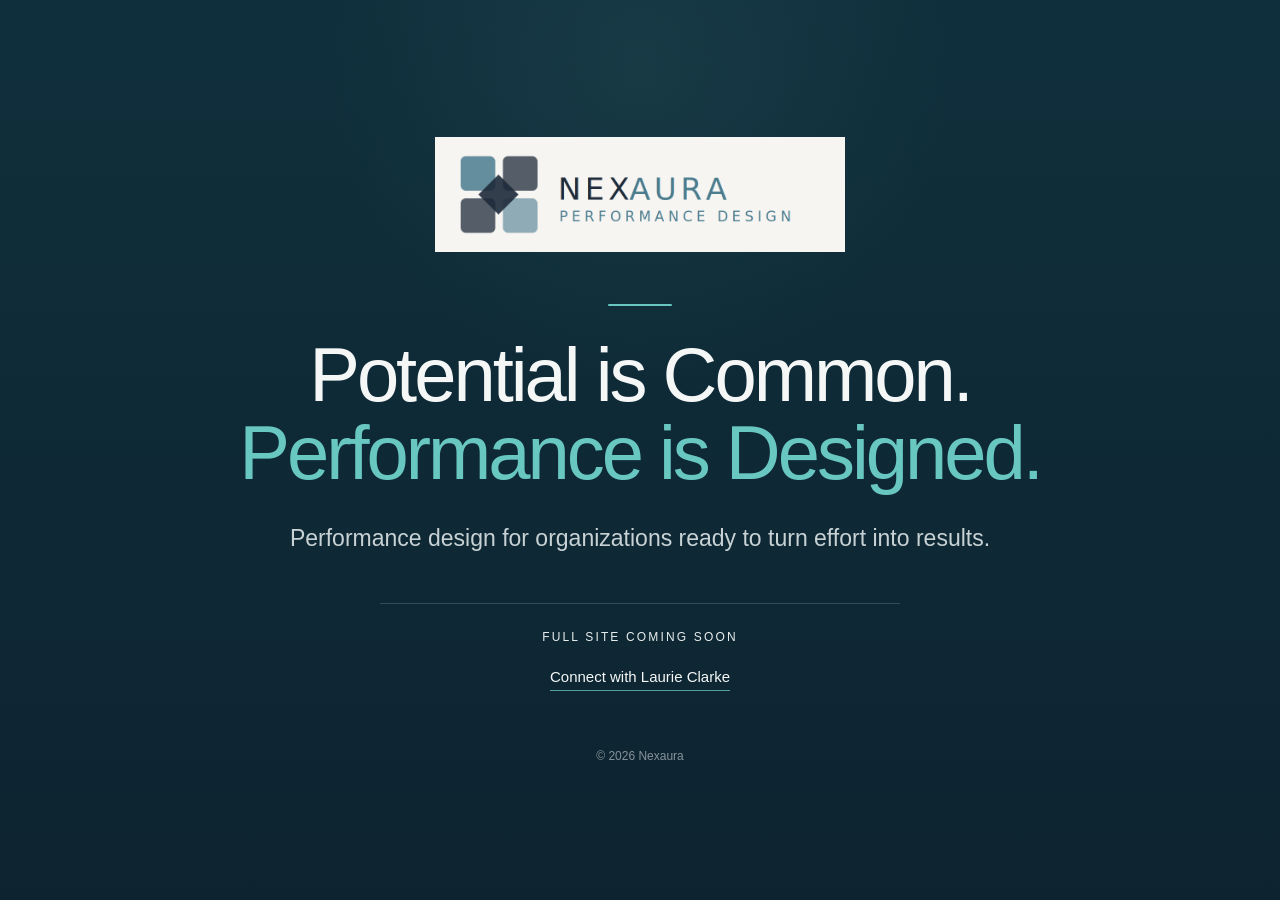
==== index.html @ ba8aa5fc "Add files via upload" ====
<!doctype html>
<html lang="en">
<head>
  <meta charset="utf-8" />
  <meta name="viewport" content="width=device-width, initial-scale=1" />
  <title>Nexaura | Performance is Designed</title>
  <meta name="description" content="Nexaura is a performance design company. Potential is Common. Performance is Designed." />
  <style>
    :root {
      --navy:#0d2430;
      --navy2:#102f3c;
      --teal:#69c7c2;
      --text:#f5f7f7;
      --muted:#c8d2d5;
      --line:rgba(255,255,255,.16);
    }
    * { box-sizing:border-box; }
    html,body { margin:0; min-height:100%; }
    body {
      min-height:100vh;
      background:
        radial-gradient(circle at 50% 8%, rgba(105,199,194,.08), transparent 30%),
        linear-gradient(180deg,var(--navy2),var(--navy));
      color:var(--text);
      font-family:-apple-system,BlinkMacSystemFont,"Segoe UI",Inter,Arial,sans-serif;
      display:flex;
      align-items:center;
      justify-content:center;
      padding:32px 24px;
    }
    main {
      width:min(940px,100%);
      text-align:center;
      display:flex;
      flex-direction:column;
      align-items:center;
    }
    .logo {
      width:min(410px,82vw);
      height:auto;
      display:block;
      margin:0 auto 52px;
    }
    .rule {
      width:64px;
      height:2px;
      background:var(--teal);
      margin:0 auto 30px;
      border-radius:2px;
    }
    h1 {
      margin:0;
      font-size:clamp(42px,7vw,76px);
      line-height:1.02;
      font-weight:500;
      letter-spacing:-.04em;
      max-width:900px;
    }
    h1 span { display:block; }
    h1 .accent { color:var(--teal); }
    .intro {
      margin:30px auto 0;
      max-width:710px;
      font-size:clamp(18px,2.3vw,23px);
      line-height:1.55;
      color:var(--muted);
      font-weight:350;
    }
    .coming {
      margin:46px 0 0;
      padding-top:26px;
      border-top:1px solid var(--line);
      width:min(520px,100%);
      text-transform:uppercase;
      letter-spacing:.18em;
      font-size:12px;
      color:#e8eeee;
    }
    .link {
      margin-top:24px;
      display:inline-block;
      color:var(--text);
      text-decoration:none;
      font-size:15px;
      border-bottom:1px solid rgba(105,199,194,.75);
      padding-bottom:5px;
      transition:opacity .2s ease;
    }
    .link:hover { opacity:.72; }
    footer {
      margin-top:58px;
      font-size:12px;
      color:rgba(245,247,247,.52);
    }
    @media (max-width:600px) {
      body { padding:28px 20px; }
      .logo { margin-bottom:42px; width:min(340px,86vw); }
      .intro { margin-top:24px; }
      .coming { margin-top:38px; }
      footer { margin-top:44px; }
    }
  </style>
</head>
<body>
  <main>
    <img class="logo" src="[data-uri]" alt="Nexaura" />
    <div class="rule" aria-hidden="true"></div>
    <h1>
      <span>Potential is Common.</span>
      <span class="accent">Performance is Designed.</span>
    </h1>
    <p class="intro">Performance design for organizations ready to turn effort into results.</p>
    <div class="coming">Full site coming soon</div>
    <a class="link" href="https://laurie-clarke.com">Connect with Laurie Clarke</a>
    <footer>© 2026 Nexaura</footer>
  </main>
</body>
</html>
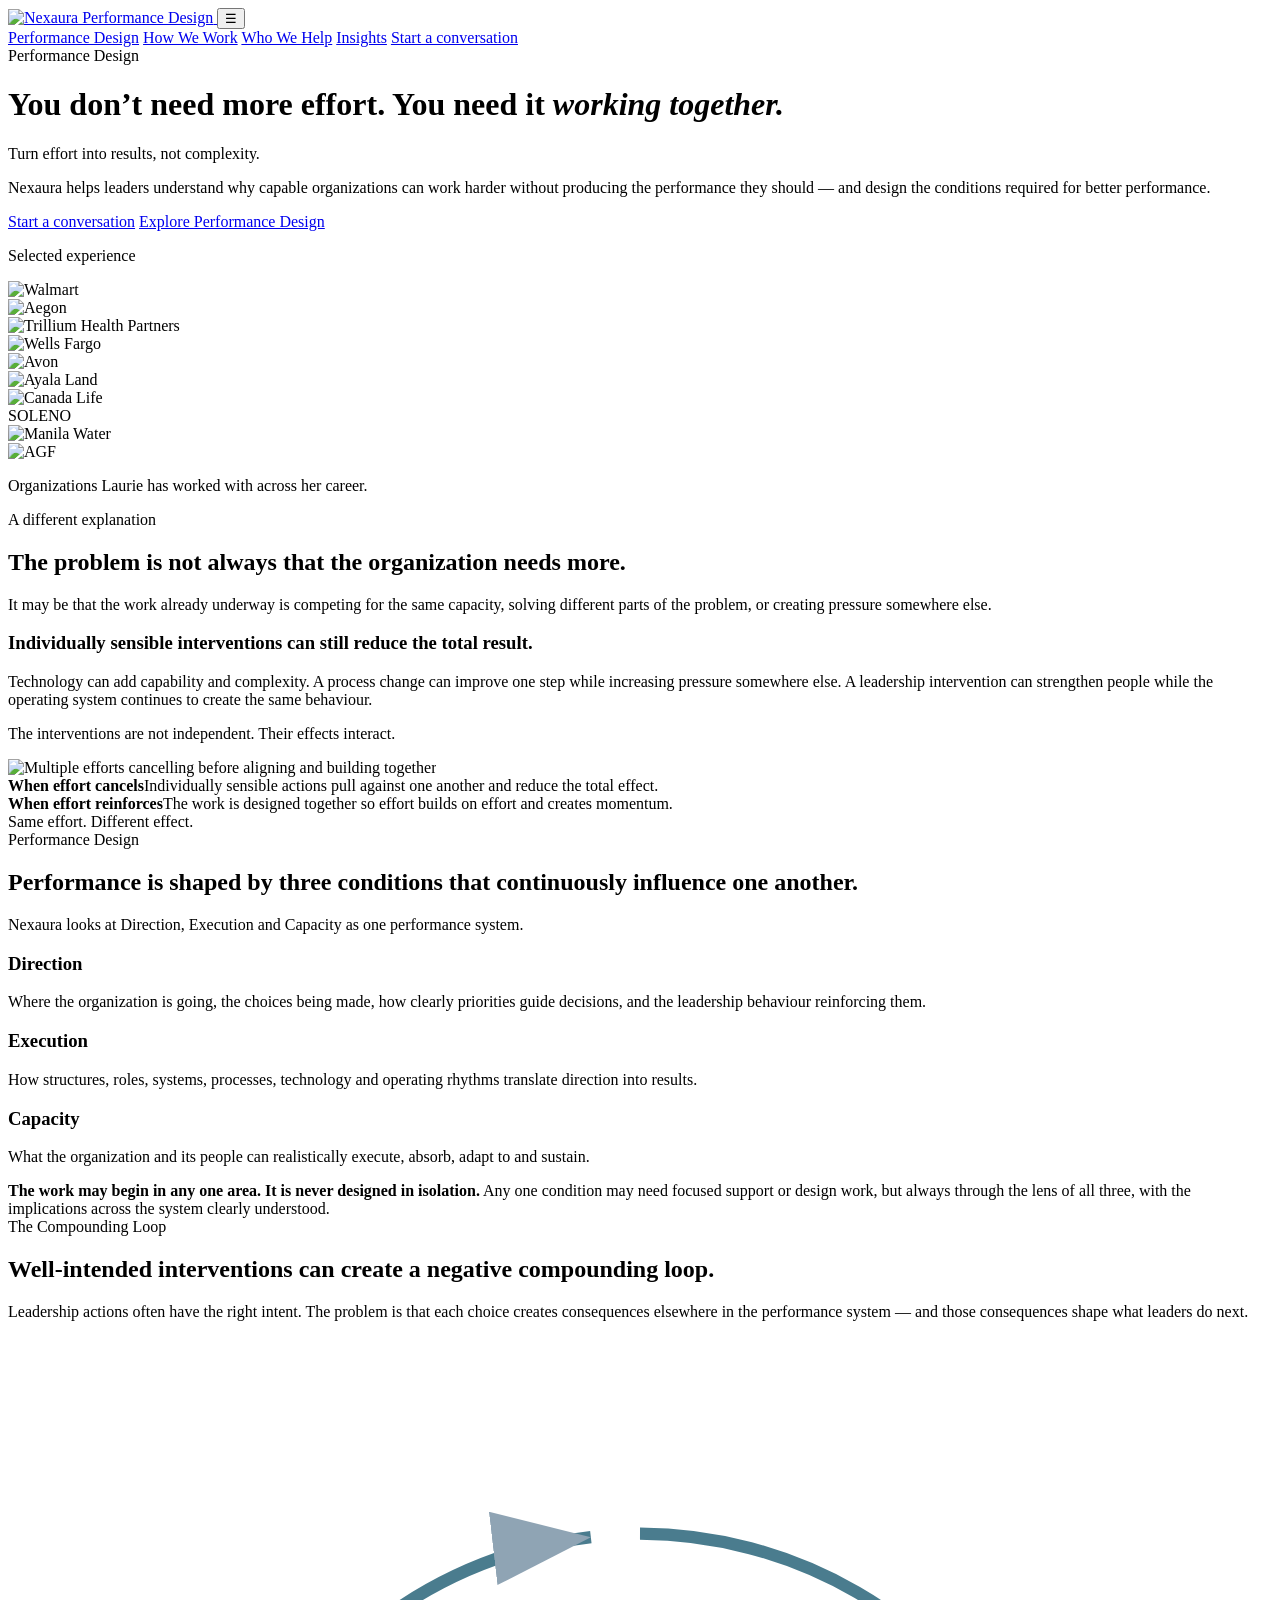
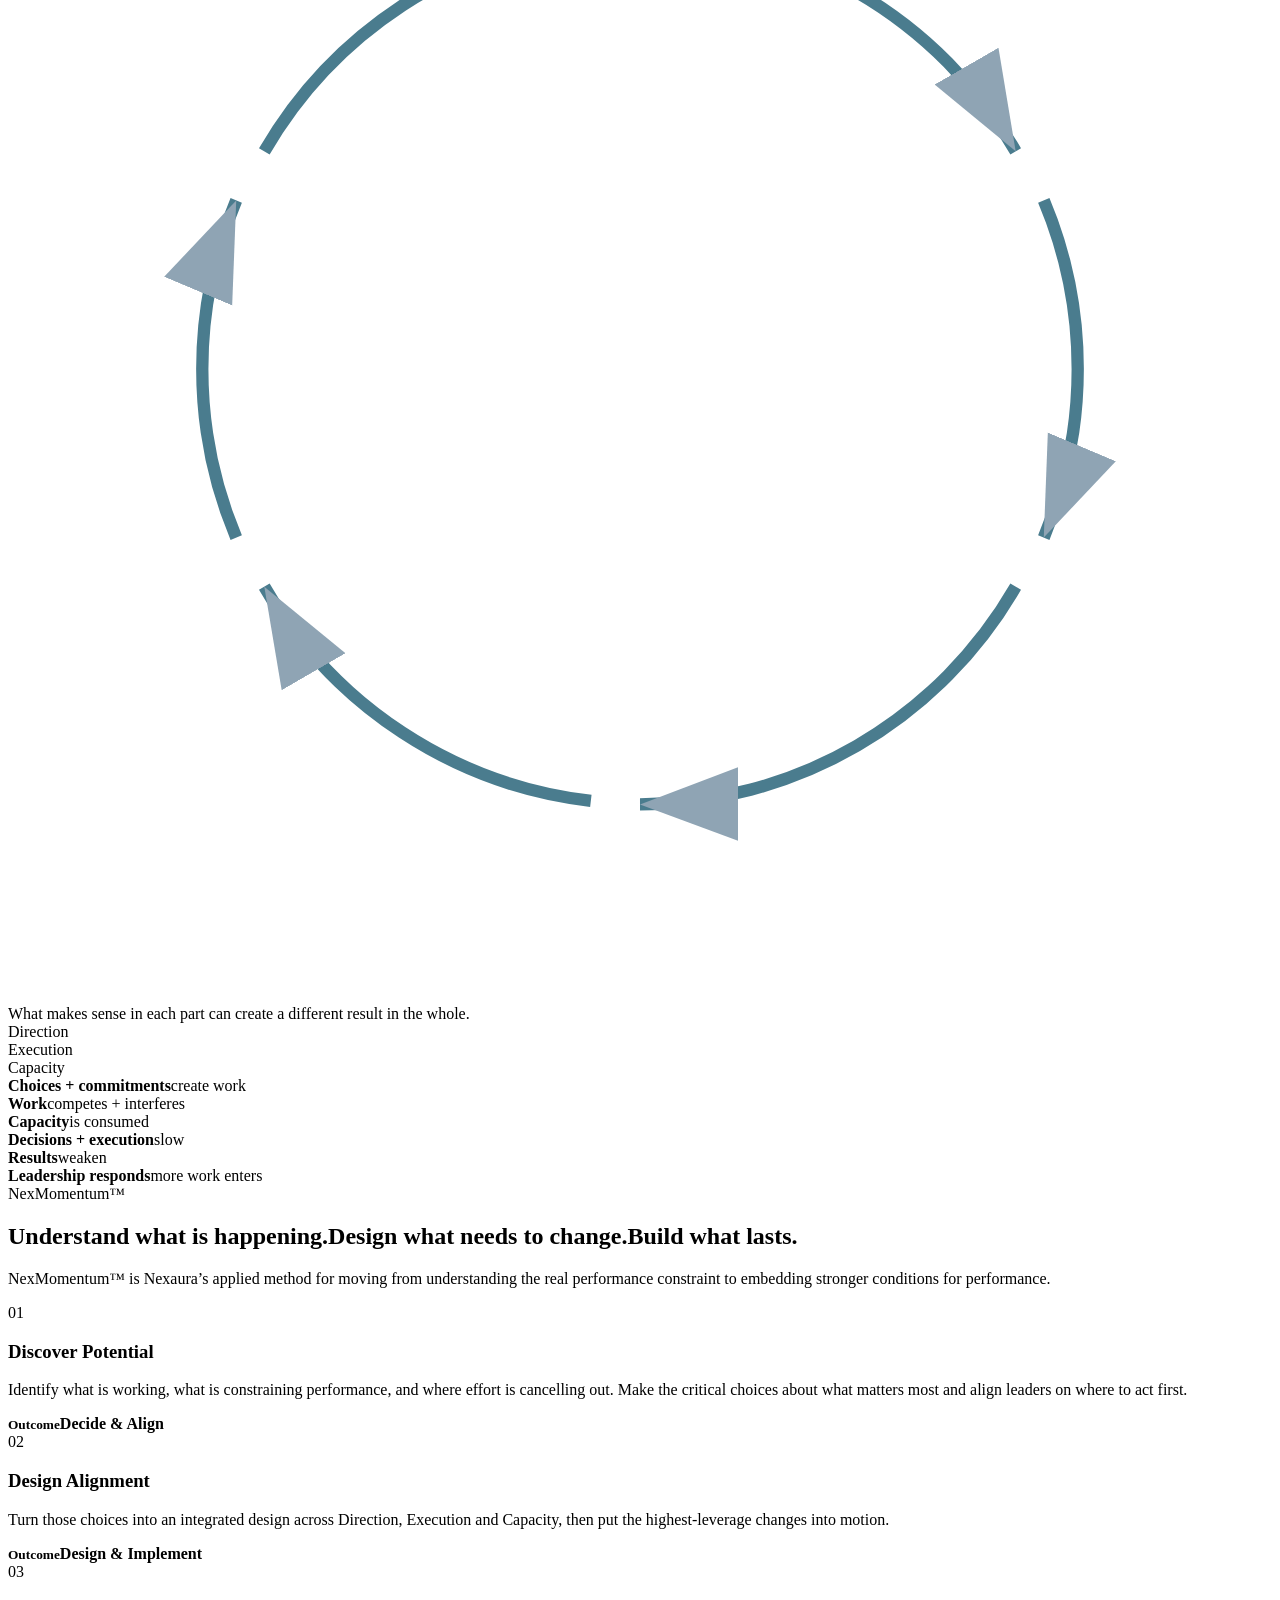
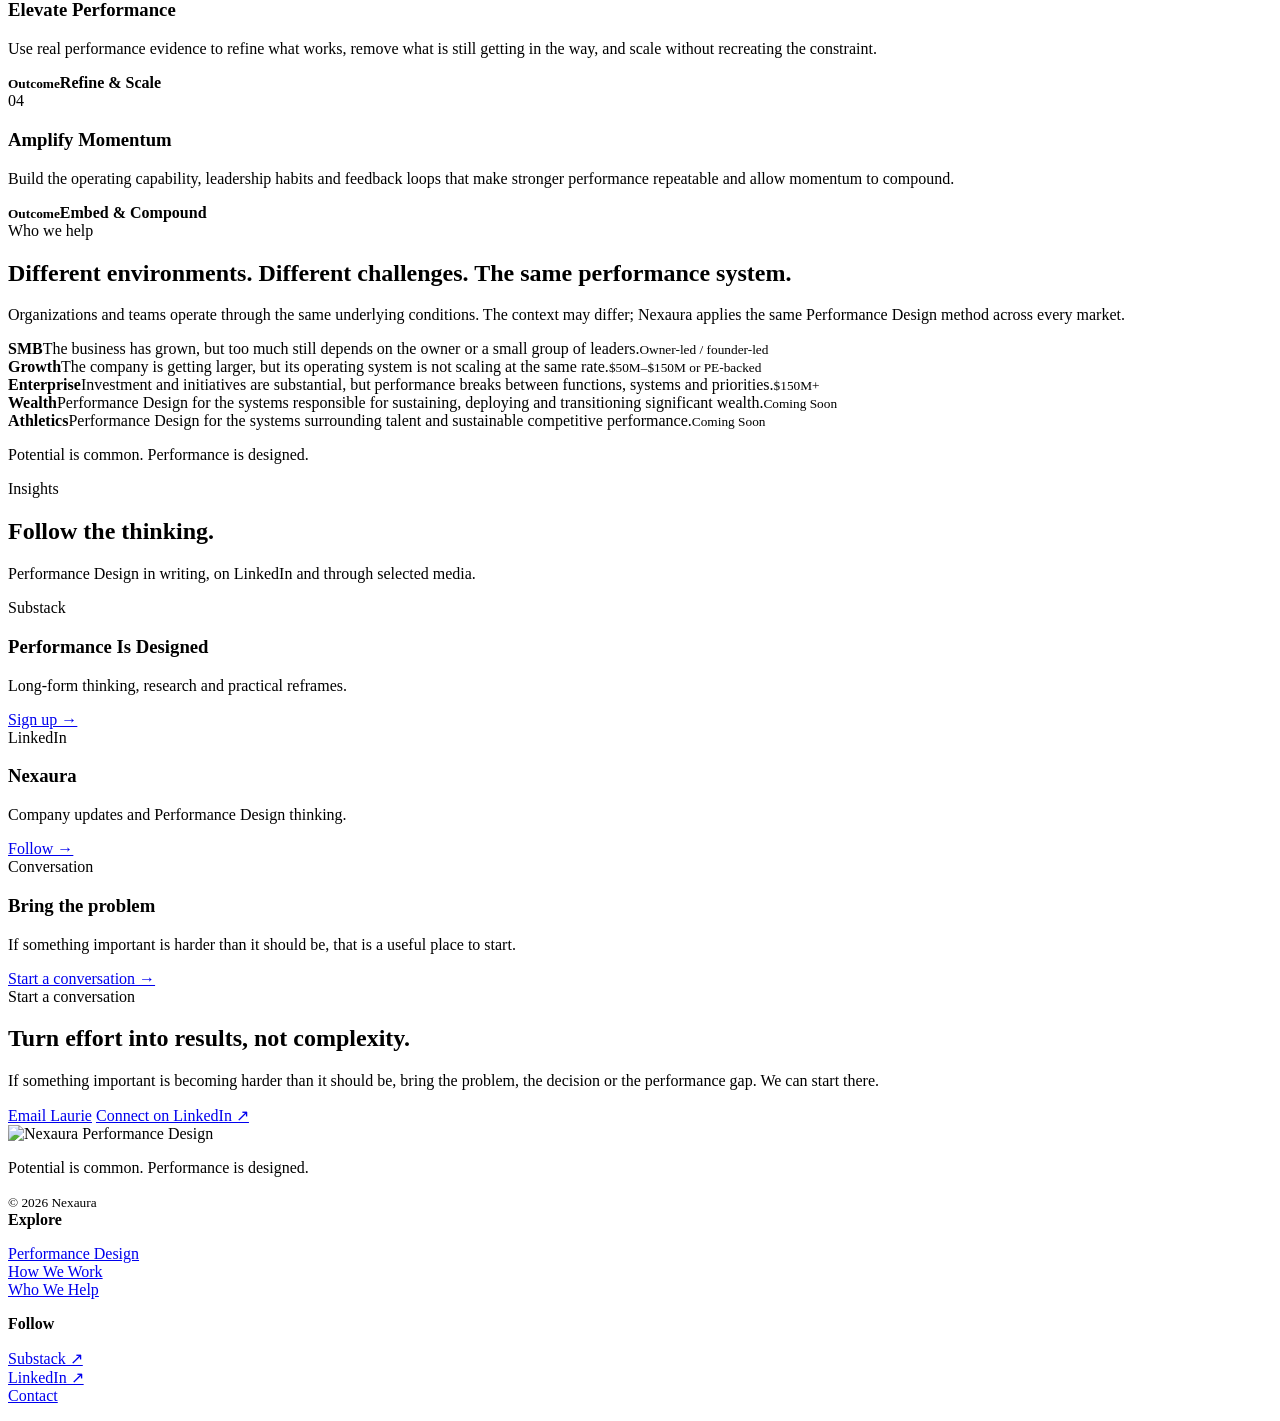
==== commit f4734385: "Add files via upload" ====
--- a/index.html
+++ b/index.html
@@ -1,118 +1,265 @@
 <!doctype html>
 <html lang="en">
 <head>
-  <meta charset="utf-8" />
-  <meta name="viewport" content="width=device-width, initial-scale=1" />
-  <title>Nexaura | Performance is Designed</title>
-  <meta name="description" content="Nexaura is a performance design company. Potential is Common. Performance is Designed." />
-  <style>
-    :root {
-      --navy:#0d2430;
-      --navy2:#102f3c;
-      --teal:#69c7c2;
-      --text:#f5f7f7;
-      --muted:#c8d2d5;
-      --line:rgba(255,255,255,.16);
-    }
-    * { box-sizing:border-box; }
-    html,body { margin:0; min-height:100%; }
-    body {
-      min-height:100vh;
-      background:
-        radial-gradient(circle at 50% 8%, rgba(105,199,194,.08), transparent 30%),
-        linear-gradient(180deg,var(--navy2),var(--navy));
-      color:var(--text);
-      font-family:-apple-system,BlinkMacSystemFont,"Segoe UI",Inter,Arial,sans-serif;
-      display:flex;
-      align-items:center;
-      justify-content:center;
-      padding:32px 24px;
-    }
-    main {
-      width:min(940px,100%);
-      text-align:center;
-      display:flex;
-      flex-direction:column;
-      align-items:center;
-    }
-    .logo {
-      width:min(410px,82vw);
-      height:auto;
-      display:block;
-      margin:0 auto 52px;
-    }
-    .rule {
-      width:64px;
-      height:2px;
-      background:var(--teal);
-      margin:0 auto 30px;
-      border-radius:2px;
-    }
-    h1 {
-      margin:0;
-      font-size:clamp(42px,7vw,76px);
-      line-height:1.02;
-      font-weight:500;
-      letter-spacing:-.04em;
-      max-width:900px;
-    }
-    h1 span { display:block; }
-    h1 .accent { color:var(--teal); }
-    .intro {
-      margin:30px auto 0;
-      max-width:710px;
-      font-size:clamp(18px,2.3vw,23px);
-      line-height:1.55;
-      color:var(--muted);
-      font-weight:350;
-    }
-    .coming {
-      margin:46px 0 0;
-      padding-top:26px;
-      border-top:1px solid var(--line);
-      width:min(520px,100%);
-      text-transform:uppercase;
-      letter-spacing:.18em;
-      font-size:12px;
-      color:#e8eeee;
-    }
-    .link {
-      margin-top:24px;
-      display:inline-block;
-      color:var(--text);
-      text-decoration:none;
-      font-size:15px;
-      border-bottom:1px solid rgba(105,199,194,.75);
-      padding-bottom:5px;
-      transition:opacity .2s ease;
-    }
-    .link:hover { opacity:.72; }
-    footer {
-      margin-top:58px;
-      font-size:12px;
-      color:rgba(245,247,247,.52);
-    }
-    @media (max-width:600px) {
-      body { padding:28px 20px; }
-      .logo { margin-bottom:42px; width:min(340px,86vw); }
-      .intro { margin-top:24px; }
-      .coming { margin-top:38px; }
-      footer { margin-top:44px; }
-    }
-  </style>
+<meta charset="utf-8">
+<meta name="viewport" content="width=device-width, initial-scale=1">
+<title>Nexaura | Performance Design</title>
+<meta name="description" content="Nexaura — Performance Design for organizations ready to turn effort into results, not complexity.">
+<link rel="stylesheet" href="styles.css">
 </head>
-<body>
-  <main>
-    <img class="logo" src="[data-uri]" alt="Nexaura" />
-    <div class="rule" aria-hidden="true"></div>
-    <h1>
-      <span>Potential is Common.</span>
-      <span class="accent">Performance is Designed.</span>
+<body id="top">
+
+<nav class="nav">
+  <div class="container nav-inner">
+    <a class="brand" href="#top" aria-label="Nexaura home">
+      <img src="nexaura-logo.png" alt="Nexaura Performance Design">
+    </a>
+    <button class="menu-btn" type="button" aria-label="Open navigation" aria-expanded="false">☰</button>
+    <div class="nav-links">
+      <a href="#performance-design">Performance Design</a>
+      <a href="#how-we-work">How We Work</a>
+      <a href="#who-we-help">Who We Help</a>
+      <a href="#insights">Insights</a>
+      <a class="nav-cta" href="#contact">Start a conversation</a>
+    </div>
+  </div>
+</nav>
+
+
+<header class="hero">
+  <div class="container">
+    <div class="eyebrow">Performance Design</div>
+    <h1 class="hero-title">
+      <span class="hero-line">You don’t need more effort.</span>
+      <span class="hero-line">You need it <em>working together.</em></span>
     </h1>
-    <p class="intro">Performance design for organizations ready to turn effort into results.</p>
-    <div class="coming">Full site coming soon</div>
-    <a class="link" href="https://laurie-clarke.com">Connect with Laurie Clarke</a>
-    <footer>© 2026 Nexaura</footer>
-  </main>
+    <div class="promise-line">Turn effort into results, not complexity.</div>
+    <p class="lede">Nexaura helps leaders understand why capable organizations can work harder without producing the performance they should — and design the conditions required for better performance.</p>
+    <div class="hero-actions">
+      <a class="button" href="#contact">Start a conversation</a>
+      <a class="button secondary" href="#performance-design">Explore Performance Design</a>
+    </div>
+  </div>
+</header>
+
+<section class="credibility">
+  <div class="container">
+    <p class="credibility-label">Selected experience</p>
+    <div class="client-grid">
+
+      <div class="client-logo"><img src="client-walmart.png" alt="Walmart"></div>
+      <div class="client-logo"><img src="client-aegon.svg" alt="Aegon"></div>
+      <div class="client-logo"><img src="client-trillium-health-partners.png" alt="Trillium Health Partners"></div>
+      <div class="client-logo"><img src="client-wells-fargo.png" alt="Wells Fargo"></div>
+      <div class="client-logo"><img src="client-avon.svg" alt="Avon"></div>
+      <div class="client-logo"><img src="client-ayala-land.png" alt="Ayala Land"></div>
+      <div class="client-logo"><img src="client-canada-life.png" alt="Canada Life"></div>
+      <div class="client-logo client-name" aria-label="Soleno">SOLENO</div>
+      <div class="client-logo"><img src="client-manila-water.svg" alt="Manila Water"></div>
+      <div class="client-logo"><img src="client-agf.png" alt="AGF"></div>
+    </div>
+    <p class="credibility-note">Organizations Laurie has worked with across her career.</p>
+  </div>
+</section>
+
+<section class="section">
+  <div class="container prose-width">
+    <div class="eyebrow">A different explanation</div>
+    <h2>The problem is not always that the organization needs more.</h2>
+    <p class="section-intro">It may be that the work already underway is competing for the same capacity, solving different parts of the problem, or creating pressure somewhere else.</p>
+  </div>
+
+  <div class="container narrative-grid">
+    <div class="narrative-copy">
+      <h3>Individually sensible interventions can still reduce the total result.</h3>
+      <p>Technology can add capability and complexity. A process change can improve one step while increasing pressure somewhere else. A leadership intervention can strengthen people while the operating system continues to create the same behaviour.</p>
+      <p class="emphasis">The interventions are not independent. Their effects interact.</p>
+    </div>
+    <div class="wave-reference">
+      <img src="wave-amplified.png" alt="Multiple efforts cancelling before aligning and building together">
+      <div class="wave-meaning">
+        <div><strong>When effort cancels</strong><span>Individually sensible actions pull against one another and reduce the total effect.</span></div>
+        <div><strong>When effort reinforces</strong><span>The work is designed together so effort builds on effort and creates momentum.</span></div>
+      </div>
+    </div>
+  </div>
+
+  <div class="container pull-line">Same effort. Different effect.</div>
+</section>
+
+<section class="section soft" id="performance-design">
+  <div class="container prose-width">
+    <div class="eyebrow">Performance Design</div>
+    <h2>Performance is shaped by three conditions that continuously influence one another.</h2>
+    <p class="section-intro">Nexaura looks at Direction, Execution and Capacity as one performance system.</p>
+  </div>
+
+  <div class="container three-up">
+    <article class="pillar">
+      <h3>Direction</h3>
+      <p>Where the organization is going, the choices being made, how clearly priorities guide decisions, and the leadership behaviour reinforcing them.</p>
+    </article>
+    <article class="pillar">
+      <h3>Execution</h3>
+      <p>How structures, roles, systems, processes, technology and operating rhythms translate direction into results.</p>
+    </article>
+    <article class="pillar">
+      <h3>Capacity</h3>
+      <p>What the organization and its people can realistically execute, absorb, adapt to and sustain.</p>
+    </article>
+  </div>
+
+  <div class="container design-principle">
+    <strong>The work may begin in any one area. It is never designed in isolation.</strong>
+    <span>Any one condition may need focused support or design work, but always through the lens of all three, with the implications across the system clearly understood.</span>
+  </div>
+</section>
+
+<section class="section dark">
+  <div class="container light-copy loop-heading">
+    <div class="eyebrow">The Compounding Loop</div>
+    <h2>Well-intended interventions can create a negative compounding loop.</h2>
+    <p class="section-intro">Leadership actions often have the right intent. The problem is that each choice creates consequences elsewhere in the performance system — and those consequences shape what leaders do next.</p>
+  </div>
+
+  <div class="container loop-stage">
+    <div class="loop-ring">
+      <svg viewBox="0 0 720 720" aria-label="Negative compounding loop across Direction, Execution and Capacity">
+        <defs>
+          <marker id="loopArrow" markerWidth="10" markerHeight="10" refX="8" refY="3" orient="auto">
+            <path d="M0,0 L0,6 L8,3 z" fill="#8FA4B4"/>
+          </marker>
+        </defs>
+        <circle cx="360" cy="360" r="230" fill="none" stroke="rgba(255,255,255,.10)" stroke-width="42"/>
+        <path d="M360 112 A248 248 0 0 1 574 236" fill="none" stroke="#4A7C8E" stroke-width="7" marker-end="url(#loopArrow)"/>
+        <path d="M590 264 A248 248 0 0 1 590 456" fill="none" stroke="#4A7C8E" stroke-width="7" marker-end="url(#loopArrow)"/>
+        <path d="M574 484 A248 248 0 0 1 360 608" fill="none" stroke="#4A7C8E" stroke-width="7" marker-end="url(#loopArrow)"/>
+        <path d="M332 606 A248 248 0 0 1 146 484" fill="none" stroke="#4A7C8E" stroke-width="7" marker-end="url(#loopArrow)"/>
+        <path d="M130 456 A248 248 0 0 1 130 264" fill="none" stroke="#4A7C8E" stroke-width="7" marker-end="url(#loopArrow)"/>
+        <path d="M146 236 A248 248 0 0 1 332 114" fill="none" stroke="#4A7C8E" stroke-width="7" marker-end="url(#loopArrow)"/>
+      </svg>
+      <div class="loop-centre">What makes sense in each part can create a different result in the whole.</div>
+
+      <div class="loop-system-label system-direction">Direction</div>
+      <div class="loop-system-label system-execution">Execution</div>
+      <div class="loop-system-label system-capacity">Capacity</div>
+
+      <div class="loop-label l1"><b>Choices + commitments</b><span>create work</span></div>
+      <div class="loop-label l2"><b>Work</b><span>competes + interferes</span></div>
+      <div class="loop-label l3"><b>Capacity</b><span>is consumed</span></div>
+      <div class="loop-label l4"><b>Decisions + execution</b><span>slow</span></div>
+      <div class="loop-label l5"><b>Results</b><span>weaken</span></div>
+      <div class="loop-label l6"><b>Leadership responds</b><span>more work enters</span></div>
+    </div>
+  </div>
+</section>
+
+<section class="section" id="how-we-work">
+  <div class="container prose-width">
+    <div class="eyebrow">NexMomentum™</div>
+    <div class="nexmomentum-lines"><h2><span>Understand what is happening.</span><span>Design what needs to change.</span><span>Build what lasts.</span></h2></div>
+    <p class="section-intro">NexMomentum™ is Nexaura’s applied method for moving from understanding the real performance constraint to embedding stronger conditions for performance.</p>
+  </div>
+
+  <div class="container journey">
+    <article class="step">
+      <span>01</span>
+      <h3>Discover Potential</h3>
+      <p>Identify what is working, what is constraining performance, and where effort is cancelling out. Make the critical choices about what matters most and align leaders on where to act first.</p>
+      <strong><small>Outcome</small>Decide &amp; Align</strong>
+    </article>
+    <article class="step">
+      <span>02</span>
+      <h3>Design Alignment</h3>
+      <p>Turn those choices into an integrated design across Direction, Execution and Capacity, then put the highest-leverage changes into motion.</p>
+      <strong><small>Outcome</small>Design &amp; Implement</strong>
+    </article>
+    <article class="step">
+      <span>03</span>
+      <h3>Elevate Performance</h3>
+      <p>Use real performance evidence to refine what works, remove what is still getting in the way, and scale without recreating the constraint.</p>
+      <strong><small>Outcome</small>Refine &amp; Scale</strong>
+    </article>
+    <article class="step">
+      <span>04</span>
+      <h3>Amplify Momentum</h3>
+      <p>Build the operating capability, leadership habits and feedback loops that make stronger performance repeatable and allow momentum to compound.</p>
+      <strong><small>Outcome</small>Embed &amp; Compound</strong>
+    </article>
+  </div>
+</section>
+
+<section class="section soft" id="who-we-help">
+  <div class="container prose-width">
+    <div class="eyebrow">Who we help</div>
+    <h2>Different environments. Different challenges. The same performance system.</h2>
+    <p class="section-intro">Organizations and teams operate through the same underlying conditions. The context may differ; Nexaura applies the same Performance Design method across every market.</p>
+  </div>
+  <div class="container markets">
+    <div class="market"><b>SMB</b><span>The business has grown, but too much still depends on the owner or a small group of leaders.</span><small>Owner-led / founder-led</small></div>
+    <div class="market"><b>Growth</b><span>The company is getting larger, but its operating system is not scaling at the same rate.</span><small>$50M–$150M or PE-backed</small></div>
+    <div class="market"><b>Enterprise</b><span>Investment and initiatives are substantial, but performance breaks between functions, systems and priorities.</span><small>$150M+</small></div>
+    <div class="market"><b>Wealth</b><span>Performance Design for the systems responsible for sustaining, deploying and transitioning significant wealth.</span><small>Coming Soon</small></div>
+    <div class="market"><b>Athletics</b><span>Performance Design for the systems surrounding talent and sustainable competitive performance.</span><small>Coming Soon</small></div>
+  </div>
+</section>
+
+<section class="brand-statement">
+  <div class="container">
+    <p>Potential is common. Performance is designed.</p>
+  </div>
+</section>
+
+<section class="section" id="insights">
+  <div class="container prose-width">
+    <div class="eyebrow">Insights</div>
+    <h2>Follow the thinking.</h2>
+    <p class="section-intro">Performance Design in writing, on LinkedIn and through selected media.</p>
+  </div>
+  <div class="container insight-grid">
+    <article><span>Substack</span><h3>Performance Is Designed</h3><p>Long-form thinking, research and practical reframes.</p><a href="https://performanceisdesigned.substack.com">Sign up →</a></article>
+    <article><span>LinkedIn</span><h3>Nexaura</h3><p>Company updates and Performance Design thinking.</p><a href="https://www.linkedin.com/company/nexauraperformance/">Follow →</a></article>
+    <article><span>Conversation</span><h3>Bring the problem</h3><p>If something important is harder than it should be, that is a useful place to start.</p><a href="#contact">Start a conversation →</a></article>
+  </div>
+</section>
+
+<section class="section dark final-cta" id="contact">
+  <div class="container contact-landing light-copy">
+    <div>
+      <div class="eyebrow">Start a conversation</div>
+      <h2>Turn effort into results, not complexity.</h2>
+      <p class="section-intro">If something important is becoming harder than it should be, bring the problem, the decision or the performance gap. We can start there.</p>
+    </div>
+    <div class="contact-actions">
+      <a class="button light-button" href="mailto:contact@laurie-clarke.com?subject=Nexaura%20conversation">Email Laurie</a>
+      <a class="contact-link" href="https://www.linkedin.com/in/laurie-clarke-88b5ab1/" target="_blank" rel="noopener">Connect on LinkedIn ↗</a>
+    </div>
+  </div>
+</section>
+
+
+<footer class="footer">
+  <div class="container footer-grid landing-footer">
+    <div>
+      <img src="nexaura-logo.png" alt="Nexaura Performance Design">
+      <p>Potential is common. Performance is designed.</p>
+      <small>© 2026 Nexaura</small>
+    </div>
+    <div>
+      <strong>Explore</strong>
+      <p><a href="#performance-design">Performance Design</a><br>
+      <a href="#how-we-work">How We Work</a><br>
+      <a href="#who-we-help">Who We Help</a></p>
+    </div>
+    <div>
+      <strong>Follow</strong>
+      <p><a href="https://performanceisdesigned.substack.com" target="_blank" rel="noopener">Substack ↗</a><br>
+      <a href="https://www.linkedin.com/company/nexauraperformance/" target="_blank" rel="noopener">LinkedIn ↗</a><br>
+      <a href="#contact">Contact</a></p>
+    </div>
+  </div>
+</footer>
+<script src="script.js"></script>
+
 </body>
 </html>
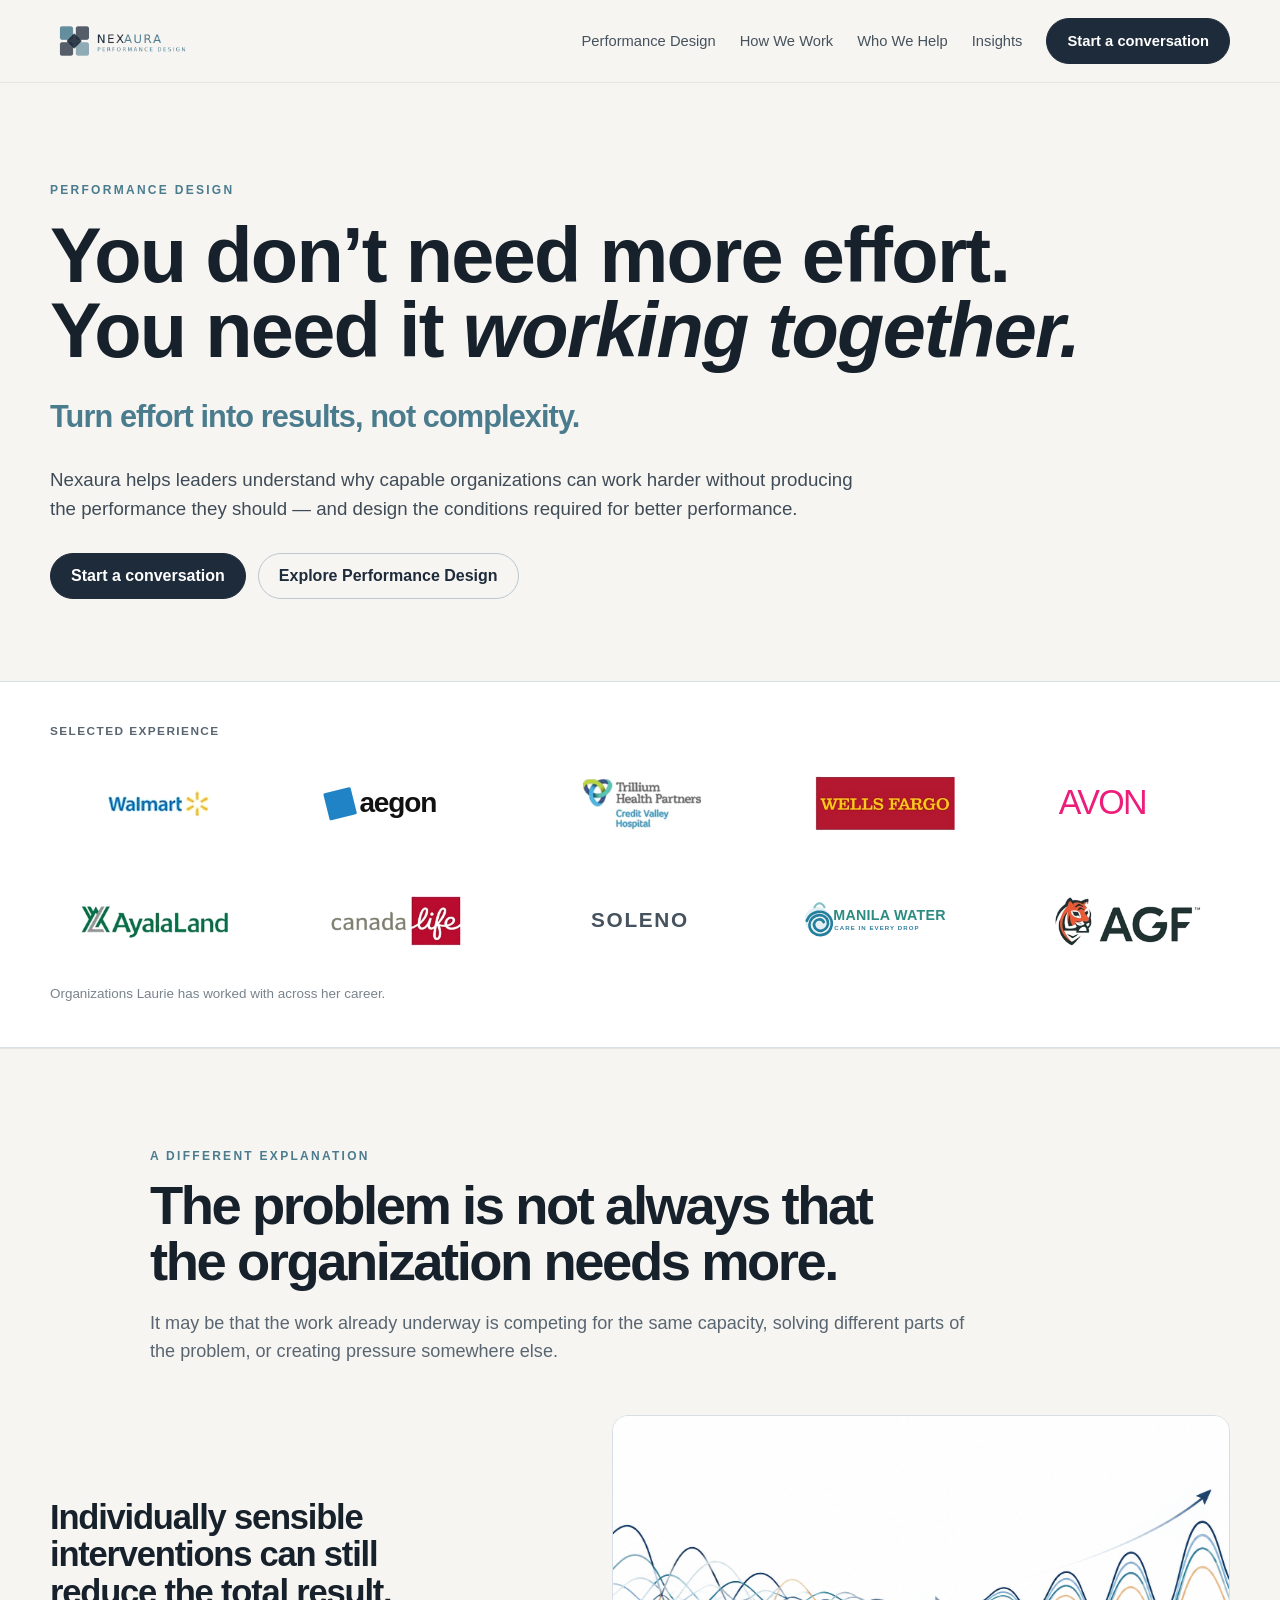
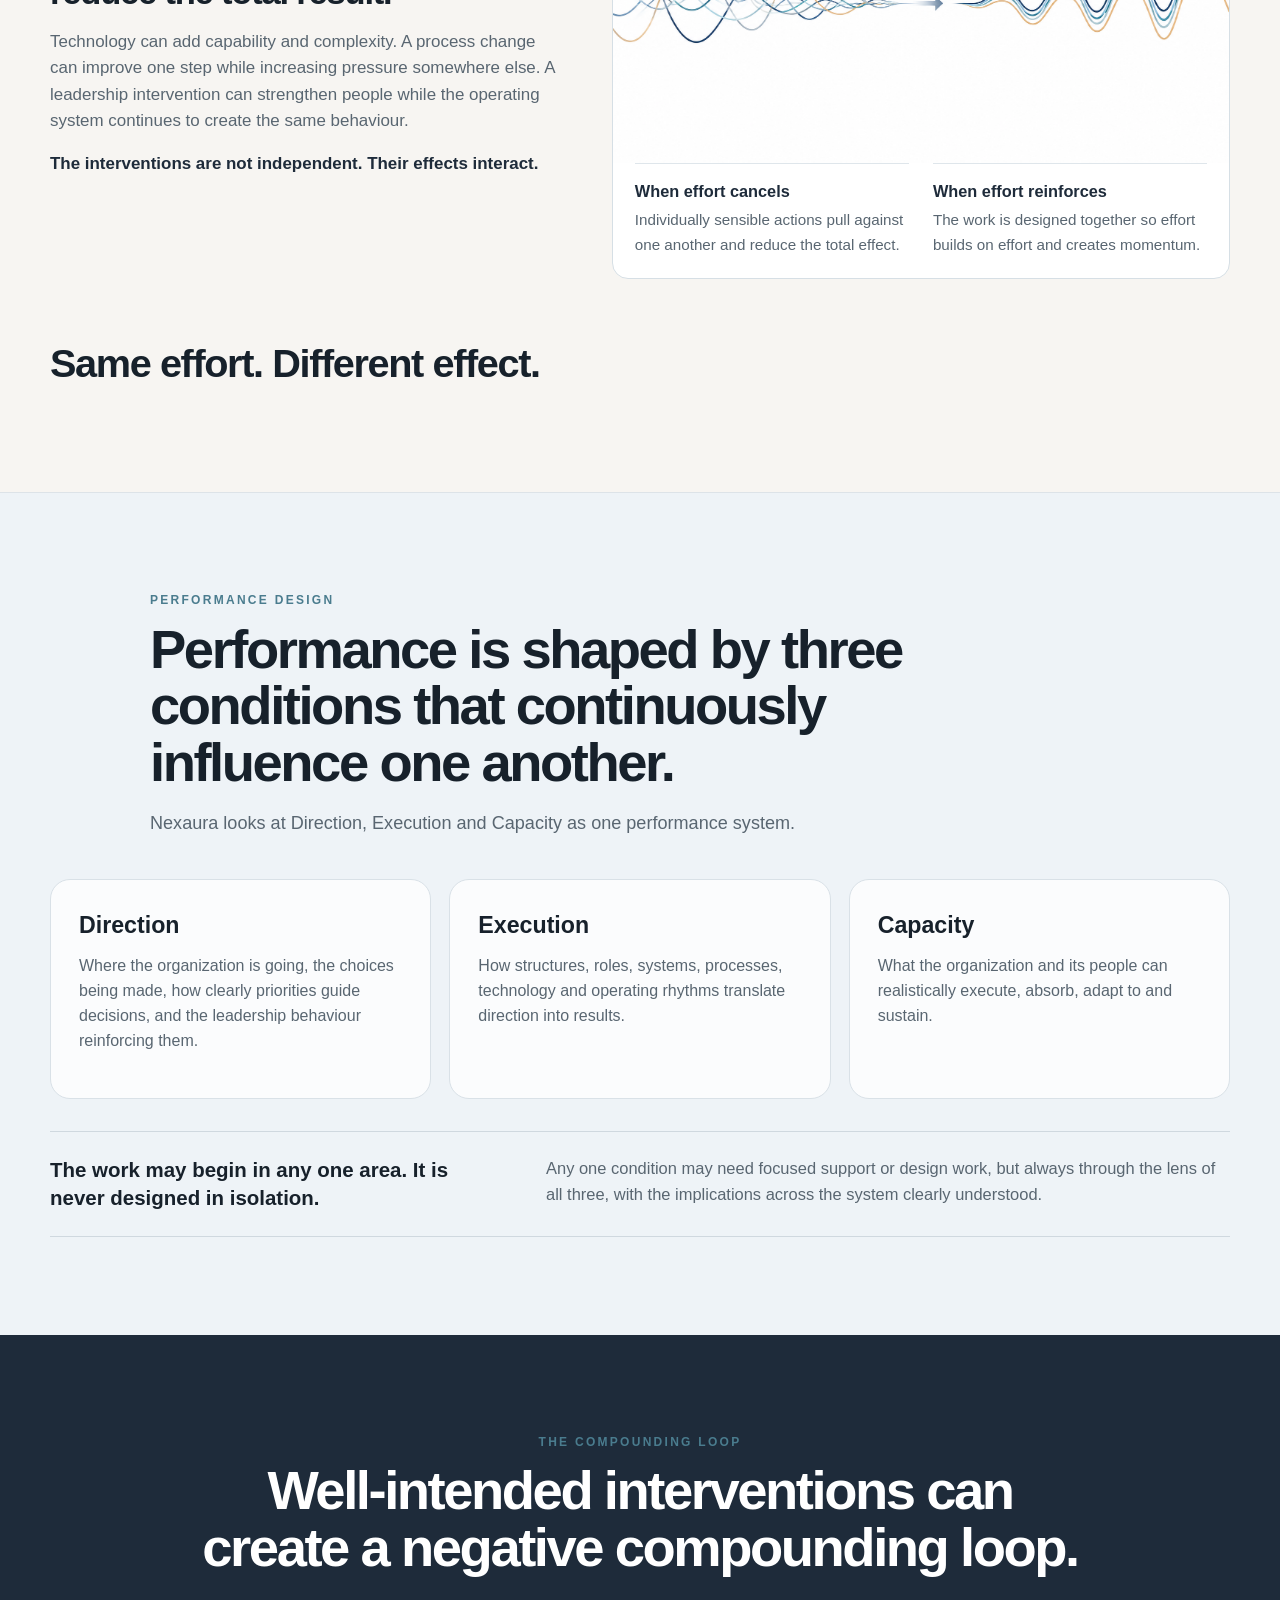
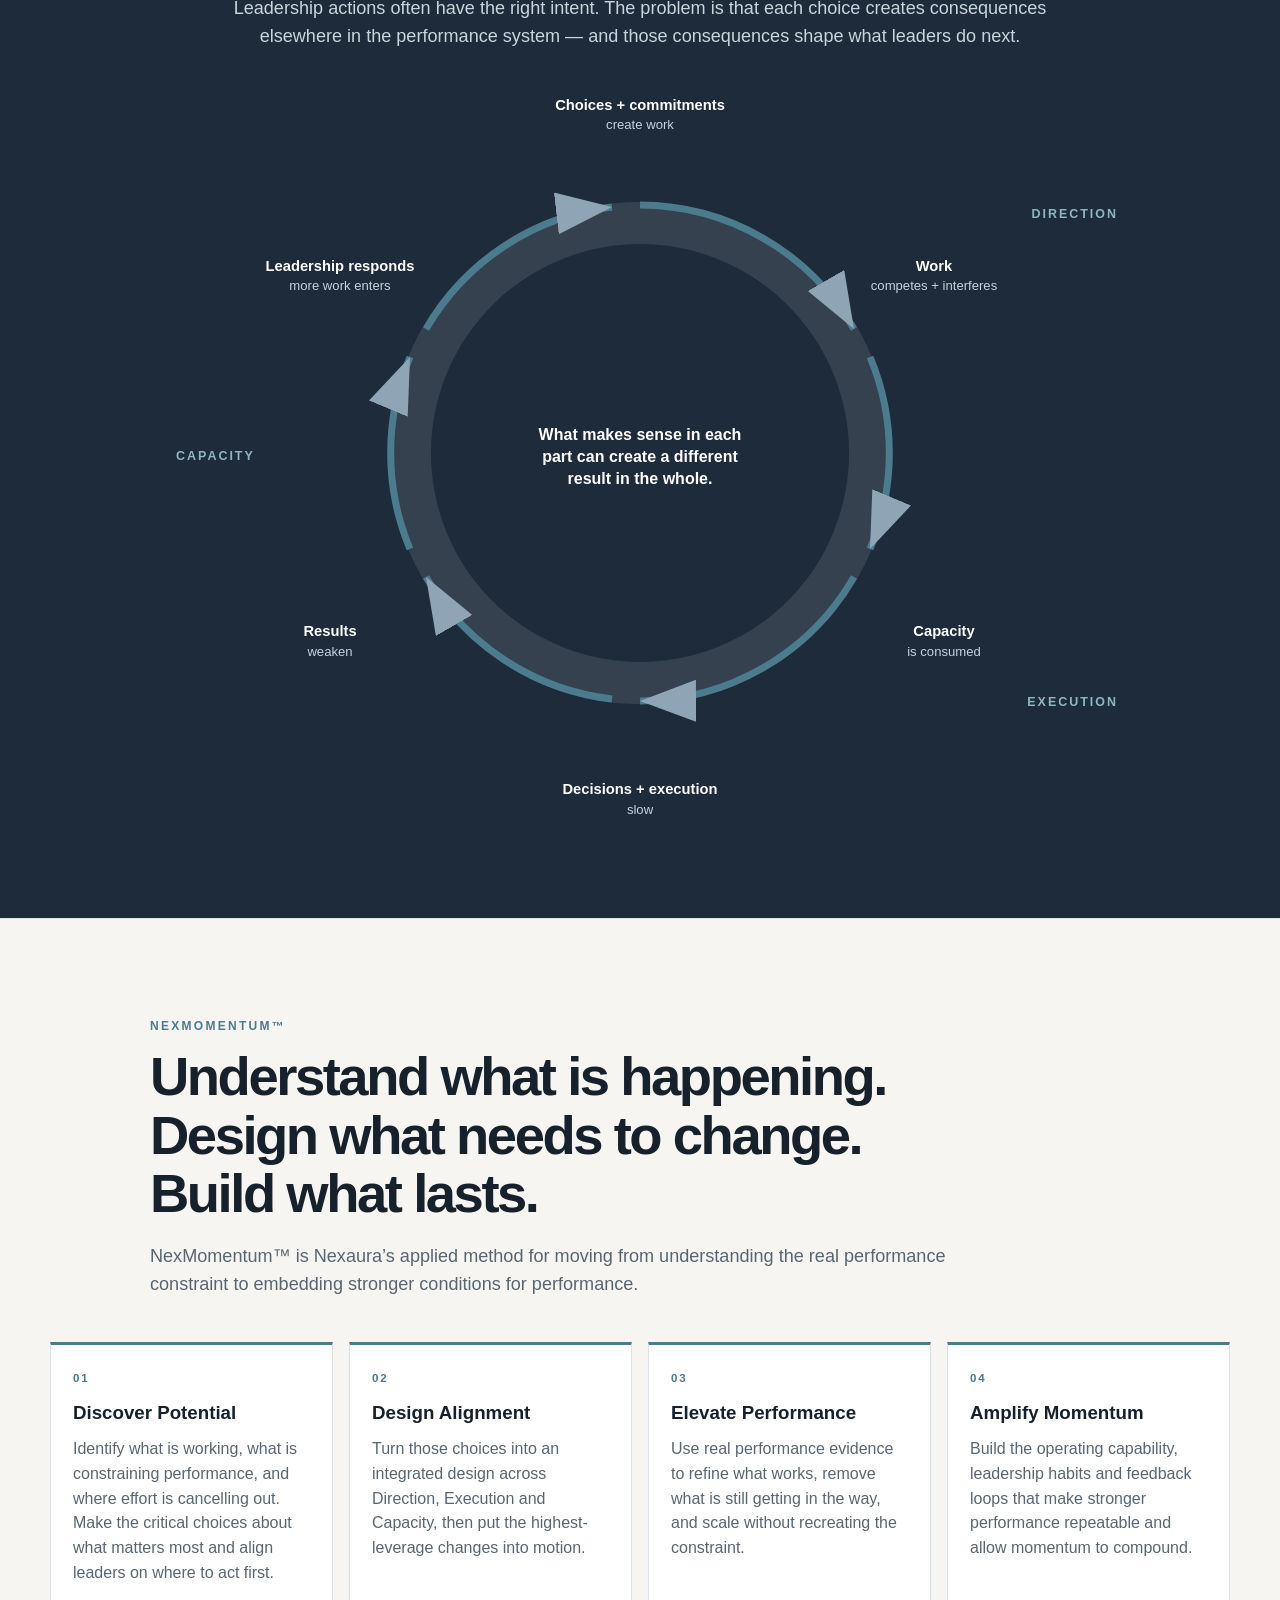
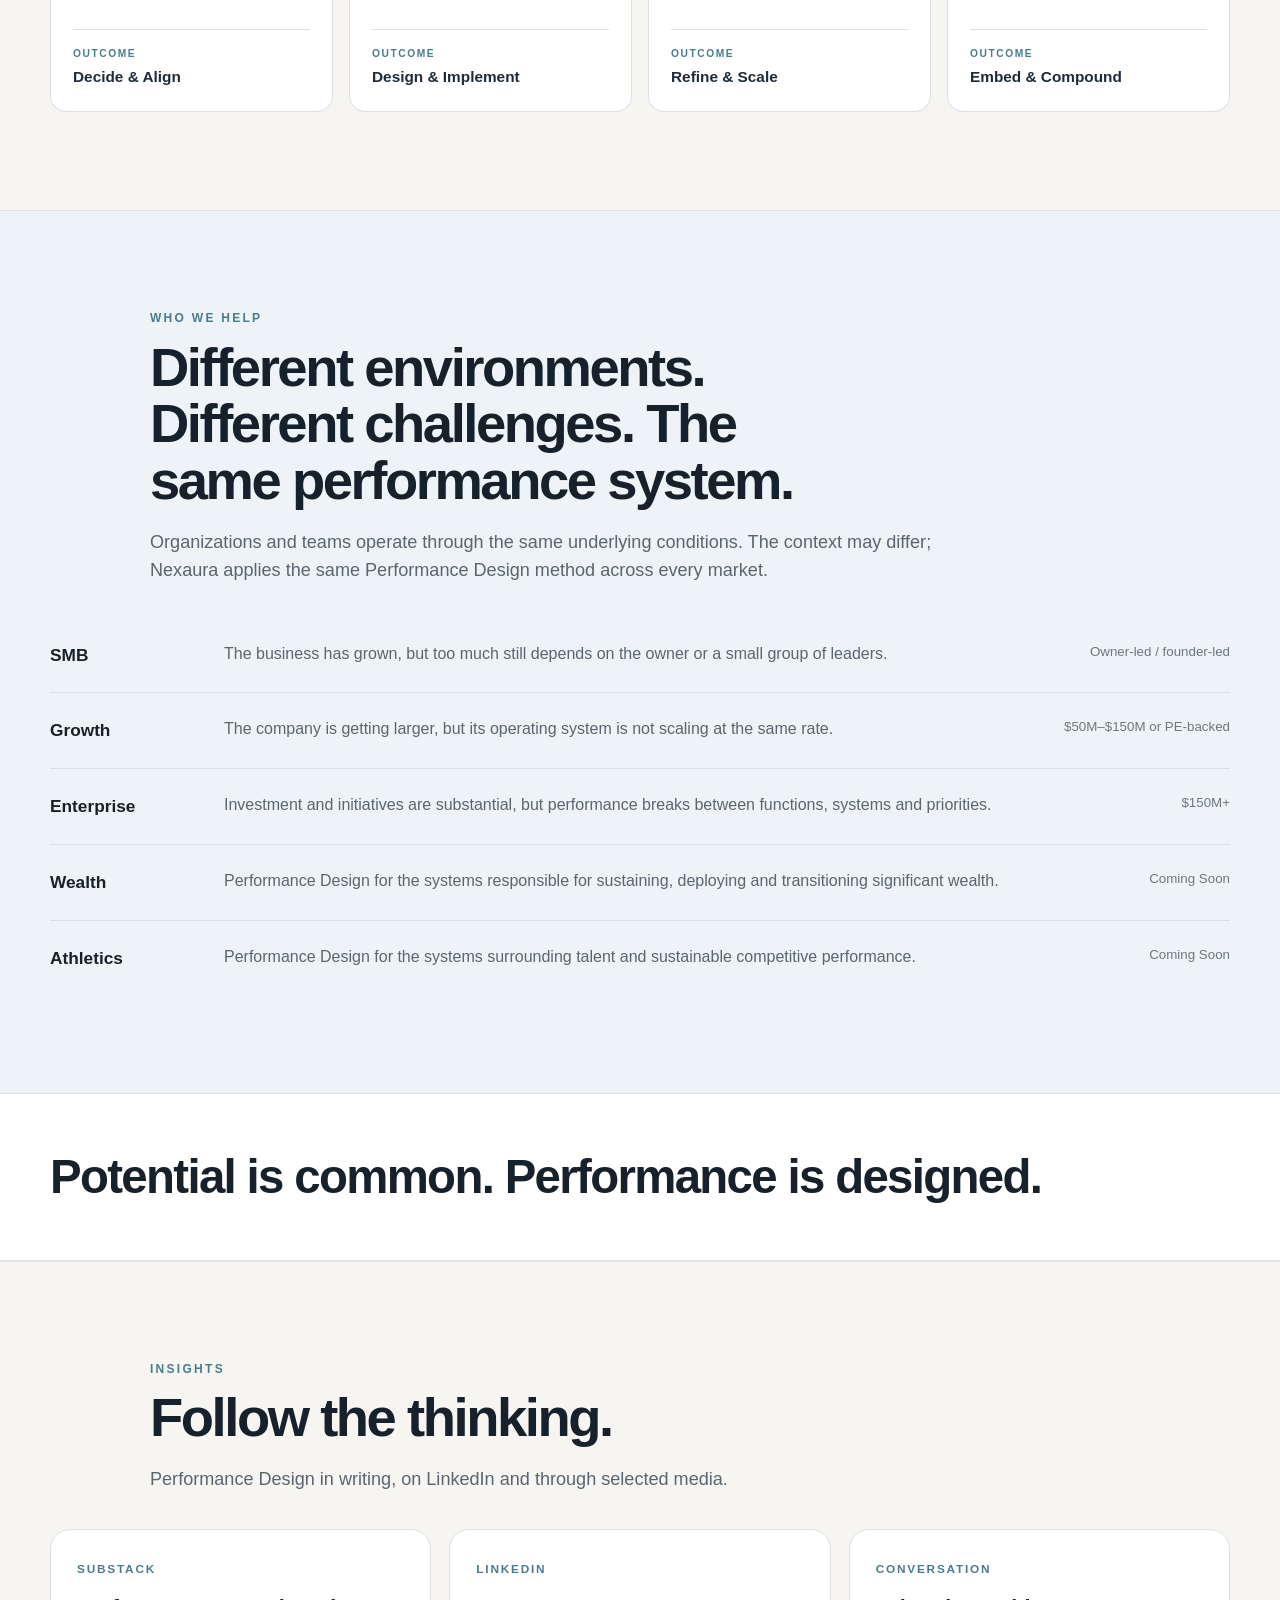
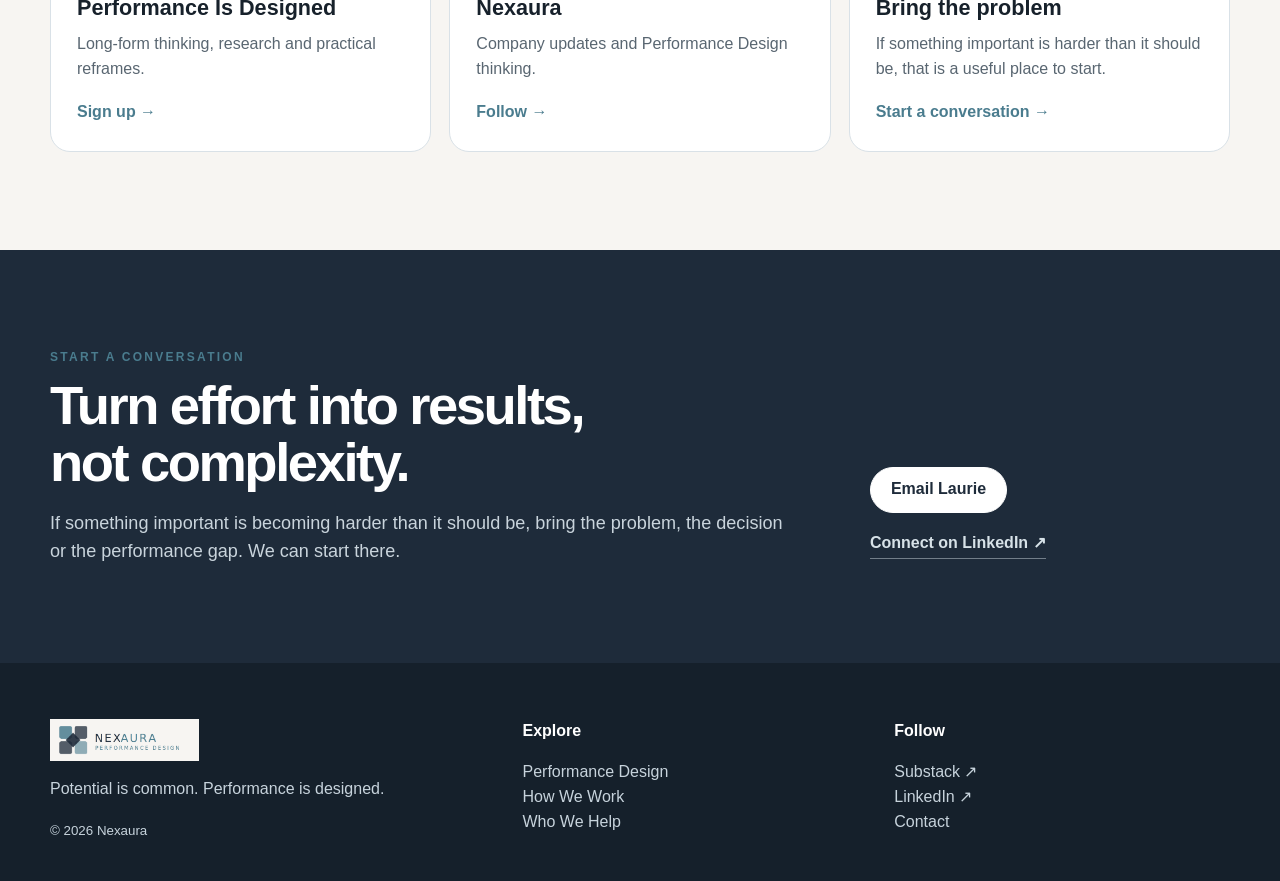
==== commit f2379847: "Add files via upload" ====
--- a/index.html
+++ b/index.html
@@ -5,6 +5,19 @@
 <meta name="viewport" content="width=device-width, initial-scale=1">
 <title>Nexaura | Performance Design</title>
 <meta name="description" content="Nexaura — Performance Design for organizations ready to turn effort into results, not complexity.">
+<meta property="og:type" content="website">
+<meta property="og:url" content="https://nexaura.io/">
+<meta property="og:title" content="Nexaura | Performance Design">
+<meta property="og:description" content="Turn effort into results, not complexity.">
+<meta property="og:image" content="https://nexaura.io/nexaura-social-preview-v1.jpg">
+<meta property="og:image:secure_url" content="https://nexaura.io/nexaura-social-preview-v1.jpg">
+<meta property="og:image:width" content="1200">
+<meta property="og:image:height" content="630">
+<meta property="og:image:alt" content="Nexaura Performance Design logo">
+<meta name="twitter:card" content="summary_large_image">
+<meta name="twitter:title" content="Nexaura | Performance Design">
+<meta name="twitter:description" content="Turn effort into results, not complexity.">
+<meta name="twitter:image" content="https://nexaura.io/nexaura-social-preview-v1.jpg">
 <link rel="stylesheet" href="styles.css">
 </head>
 <body id="top">
--- a/styles.css
+++ b/styles.css
@@ -0,0 +1,603 @@
+
+:root{
+  --deep:#1E2B3A;
+  --mid:#2C3E52;
+  --teal:#4A7C8E;
+  --light:#8FA4B4;
+  --pale:#EEF3F7;
+  --warm:#F7F5F2;
+  --white:#fff;
+  --ink:#17212b;
+  --muted:#596671;
+  --line:#d9e1e7;
+  --max:1180px;
+}
+*{box-sizing:border-box}
+html{scroll-behavior:smooth}
+body{margin:0;font-family:Inter,ui-sans-serif,-apple-system,BlinkMacSystemFont,"Segoe UI",Helvetica,Arial,sans-serif;background:var(--warm);color:var(--ink);line-height:1.55;-webkit-font-smoothing:antialiased}
+a{text-decoration:none;color:inherit}
+img{max-width:100%;display:block}
+.container{width:min(var(--max),calc(100% - 48px));margin:0 auto}
+.nav{position:sticky;top:0;z-index:50;background:rgba(247,245,242,.94);backdrop-filter:blur(14px);border-bottom:1px solid rgba(30,43,58,.08)}
+.nav-inner{min-height:82px;display:flex;align-items:center;justify-content:space-between;gap:24px}
+.brand img{height:44px;width:auto}
+.nav-links{display:flex;align-items:center;gap:24px;font-size:.92rem;color:#46525d}
+.nav-links a:hover{color:var(--teal)}
+.nav-cta,.button{display:inline-flex;align-items:center;justify-content:center;min-height:46px;padding:0 20px;border-radius:999px;background:var(--deep);color:white;border:1px solid var(--deep);font-weight:650}
+.button.secondary{background:transparent;color:var(--deep);border-color:#bcc7cf}
+.button.secondary:hover{background:white}
+.menu-btn{display:none;border:0;background:none;font-size:1.55rem;color:var(--deep)}
+
+.hero{padding:98px 0 82px}
+.eyebrow{font-size:.75rem;letter-spacing:.19em;text-transform:uppercase;color:var(--teal);font-weight:750}
+.hero-title{margin:18px 0 0;font-size:clamp(3.7rem,6.05vw,6.15rem);line-height:.98;letter-spacing:-.06em;font-weight:660}
+.hero-line{display:block;white-space:nowrap}
+.hero-title em{font-style:italic;font-weight:600;color:var(--teal)}
+.promise-line{margin-top:24px;font-size:clamp(1.55rem,2.4vw,2.3rem);letter-spacing:-.03em;color:var(--teal);font-weight:620}
+.lede{max-width:780px;margin:24px 0 0;font-size:1.17rem;color:#3f4c57}
+.hero-actions{display:flex;gap:12px;flex-wrap:wrap;margin-top:30px}
+
+.credibility{padding:34px 0 36px;background:var(--white);border-top:1px solid var(--line);border-bottom:1px solid var(--line)}
+.credibility-label{margin:0 0 20px;color:var(--muted);font-size:.74rem;font-weight:700;letter-spacing:.12em;text-transform:uppercase}
+.client-grid{display:grid;grid-template-columns:repeat(5,minmax(0,1fr));gap:1rem 1.5rem;align-items:center}
+.client-logo{min-height:66px;display:flex;align-items:center;justify-content:center;padding:.35rem .7rem}
+.client-logo img{max-height:52px;width:auto;height:auto;filter:grayscale(1);opacity:.68;transition:.18s ease}
+.client-logo:hover img{filter:grayscale(0);opacity:1}
+.client-name{color:var(--muted);font-size:1.05rem;font-weight:750;letter-spacing:.08em;opacity:.72}
+.credibility-note{margin:16px 0 0;font-size:.84rem;color:#78838c}
+
+.section{padding:98px 0;border-top:1px solid rgba(30,43,58,.08)}
+.section.soft{background:var(--pale)}
+.section.dark{background:var(--deep);color:white;border-top:0}
+.prose-width{max-width:1040px}
+.section h2{margin:12px 0 18px;font-size:clamp(2.35rem,4.25vw,4.45rem);line-height:1.04;letter-spacing:-.045em;font-weight:620;text-wrap:balance}
+.section-intro{margin:0;max-width:900px;font-size:1.13rem;color:var(--muted);text-wrap:pretty}
+.light-copy .section-intro{color:#c9d4dc}
+
+.narrative-grid{display:grid;grid-template-columns:.9fr 1.1fr;gap:56px;align-items:center;margin-top:50px}
+.narrative-copy h3{margin:0 0 18px;font-size:clamp(1.65rem,2.7vw,2.7rem);line-height:1.08;letter-spacing:-.035em;text-wrap:balance}
+.narrative-copy p{font-size:1.06rem;color:var(--muted)}
+.narrative-copy .emphasis{color:var(--deep);font-weight:650}
+.wave-reference{padding:0}
+.wave-reference img{width:100%;height:auto;border-radius:0}
+.pull-line{margin-top:54px;font-size:clamp(1.75rem,3.1vw,3rem);font-weight:620;letter-spacing:-.035em}
+
+.three-up{display:grid;grid-template-columns:repeat(3,1fr);gap:18px;margin-top:42px}
+.pillar{background:rgba(255,255,255,.8);border:1px solid var(--line);border-radius:20px;padding:28px;min-height:220px}
+.pillar h3{margin:0 0 10px;font-size:1.45rem}
+.pillar p{margin:0;color:var(--muted)}
+.design-principle{margin-top:32px;padding:24px 0;border-top:1px solid #cfd8df;border-bottom:1px solid #cfd8df;display:grid;grid-template-columns:.8fr 1.2fr;gap:40px;align-items:start}
+.design-principle strong{font-size:1.28rem;line-height:1.35}
+.design-principle span{color:var(--muted);font-size:1.03rem}
+
+.loop-stage{display:flex;justify-content:center;margin-top:34px}
+.loop-ring{position:relative;width:min(720px,88vw);aspect-ratio:1/1}
+.loop-ring svg{width:100%;height:100%}
+.loop-centre{position:absolute;left:50%;top:50%;transform:translate(-50%,-50%);width:230px;text-align:center;color:white;font-size:1rem;line-height:1.35;font-weight:600}
+.loop-label{position:absolute;width:180px;text-align:center;color:white;line-height:1.22}
+.loop-label b{display:block;font-size:.93rem}
+.loop-label span{font-size:.84rem;color:#c6d2db}
+.l1{left:270px;top:4px}.l2{right:-24px;top:165px}.l3{right:-34px;bottom:160px}.l4{left:270px;bottom:2px}.l5{left:-40px;bottom:160px}.l6{left:-30px;top:165px}
+
+.journey{display:grid;grid-template-columns:repeat(4,1fr);gap:16px;margin-top:44px}
+.step{background:white;border:1px solid var(--line);border-top:3px solid var(--teal);padding:25px 22px;border-radius:0 0 16px 16px;min-height:250px}
+.step>span{font-size:.72rem;letter-spacing:.16em;text-transform:uppercase;color:var(--teal);font-weight:750}
+.step h3{font-size:1.17rem;margin:10px 0}
+.step p{color:var(--muted);margin:0}
+.step strong{display:block;margin-top:16px;color:var(--mid);font-size:.91rem}
+
+.markets{margin-top:34px}
+.market{display:grid;grid-template-columns:150px 1fr 170px;gap:24px;align-items:start;padding:24px 0;border-top:1px solid var(--line)}
+.market:first-child{border-top:0}
+.market b{font-size:1.08rem}
+.market span{color:var(--muted)}
+.market small{text-align:right;color:#6b7883}
+
+.brand-statement{padding:58px 0;background:var(--white);border-top:1px solid var(--line);border-bottom:1px solid var(--line)}
+.brand-statement p{margin:0;font-size:clamp(2rem,3.7vw,3.65rem);line-height:1.04;letter-spacing:-.04em;font-weight:620;white-space:nowrap}
+
+.insight-grid{display:grid;grid-template-columns:repeat(3,1fr);gap:18px;margin-top:36px}
+.insight-grid article{background:white;border:1px solid var(--line);border-radius:20px;padding:26px}
+.insight-grid article>span{font-size:.74rem;letter-spacing:.15em;text-transform:uppercase;color:var(--teal);font-weight:750}
+.insight-grid h3{margin:10px 0 8px;font-size:1.35rem}
+.insight-grid p{color:var(--muted);margin:0}
+.insight-grid a{display:inline-block;margin-top:18px;color:var(--teal);font-weight:650}
+
+.final-cta .button{margin-top:30px}
+.light-button{background:white;color:var(--deep);border-color:white}
+
+.footer{padding:56px 0 30px;background:#15202b;color:white}
+.footer-grid{display:grid;grid-template-columns:1.3fr 1fr 1fr;gap:36px}
+.footer img{height:42px;width:auto}
+.footer p,.footer a,.footer small{color:#c7d3dc}
+.footer a:hover{color:white}
+
+.page-hero{padding:76px 0 58px}
+.page-hero h1{font-size:clamp(3rem,6vw,5.5rem);line-height:.98;letter-spacing:-.05em;margin:16px 0 20px;max-width:1100px}
+
+@media(max-width:1040px){
+  .hero-title{font-size:clamp(3.2rem,5.7vw,5.4rem)}
+  .client-grid{grid-template-columns:repeat(3,1fr)}
+}
+@media(max-width:900px){
+  .nav-links{display:none;position:absolute;top:82px;left:0;right:0;background:var(--warm);padding:22px 24px;flex-direction:column;align-items:flex-start;border-bottom:1px solid var(--line)}
+  .nav-links.open{display:flex}
+  .menu-btn{display:block}
+  .narrative-grid,.design-principle{grid-template-columns:1fr}
+  .three-up,.journey,.insight-grid{grid-template-columns:1fr 1fr}
+  .market{grid-template-columns:1fr}
+  .market small{text-align:left}
+  .brand-statement p{white-space:normal}
+  .footer-grid{grid-template-columns:1fr}
+}
+@media(max-width:700px){
+  .container{width:min(100% - 30px,var(--max))}
+  .hero{padding:64px 0 56px}
+  .hero-title{font-size:clamp(2.8rem,13vw,4rem)}
+  .hero-line{white-space:normal}
+  .section{padding:70px 0}
+  .three-up,.journey,.insight-grid{grid-template-columns:1fr}
+  .client-grid{grid-template-columns:repeat(2,1fr)}
+  .loop-label{width:122px}
+  .loop-label b{font-size:.72rem}.loop-label span{font-size:.66rem}
+  .loop-centre{width:150px;font-size:.76rem}
+  .l1{left:calc(50% - 61px);top:-2px}.l4{left:calc(50% - 61px);bottom:-2px}
+  .l2{right:-8px;top:22%}.l3{right:-8px;bottom:22%}.l5{left:-8px;bottom:22%}.l6{left:-8px;top:22%}
+  .brand-statement p{font-size:2rem}
+}
+
+/* v1.6 refinements */
+.hero-title{
+  letter-spacing:-.035em;
+  font-kerning:normal;
+  font-feature-settings:"kern" 1;
+  max-width:none;
+}
+.hero-line{
+  width:max-content;
+  max-width:100%;
+}
+.hero-title em{
+  color:var(--ink);
+  text-decoration-line:underline;
+  text-decoration-color:var(--teal);
+  text-decoration-thickness:.075em;
+  text-underline-offset:.12em;
+}
+.lede{
+  max-width:860px;
+  text-wrap:pretty;
+}
+.lede .keep{
+  white-space:nowrap;
+}
+.prose-width{
+  max-width:980px;
+}
+.section-intro{
+  max-width:820px;
+  text-wrap:pretty;
+}
+.credibility{
+  padding-top:40px;
+  padding-bottom:42px;
+}
+.client-grid{
+  grid-template-columns:repeat(5,minmax(0,1fr));
+  row-gap:28px;
+  column-gap:34px;
+}
+.client-logo{
+  min-height:74px;
+  padding:0;
+}
+.client-logo img{
+  filter:none;
+  opacity:1;
+  max-height:58px;
+  max-width:150px;
+  object-fit:contain;
+}
+.client-logo:hover img{
+  filter:none;
+  opacity:1;
+}
+.client-name{
+  opacity:1;
+  color:var(--deep);
+}
+.credibility-note{
+  margin-top:20px;
+}
+.wave-reference img{
+  border-radius:0;
+  background:transparent;
+}
+.wave-meaning{
+  display:grid;
+  grid-template-columns:1fr 1fr;
+  gap:24px;
+  margin-top:18px;
+}
+.wave-meaning div{
+  border-top:1px solid var(--line);
+  padding-top:14px;
+}
+.wave-meaning strong{
+  display:block;
+  color:var(--deep);
+  font-size:1.02rem;
+  margin-bottom:4px;
+}
+.wave-meaning span{
+  color:var(--muted);
+  font-size:.95rem;
+}
+.loop-heading{
+  max-width:1050px;
+  margin:0 auto;
+  text-align:left;
+}
+.loop-heading h2{
+  max-width:none;
+}
+.nexmomentum-lines h2 span{
+  display:block;
+}
+.brand-statement p{
+  white-space:nowrap;
+  letter-spacing:-.035em;
+}
+@media(max-width:1080px){
+  .hero-title{font-size:clamp(3rem,5.2vw,5.35rem)}
+}
+@media(max-width:900px){
+  .client-grid{grid-template-columns:repeat(3,minmax(0,1fr))}
+  .hero-line{width:auto}
+  .brand-statement p{white-space:normal}
+}
+@media(max-width:700px){
+  .wave-meaning{grid-template-columns:1fr}
+  .client-grid{grid-template-columns:repeat(2,minmax(0,1fr))}
+  .hero-title{letter-spacing:-.025em}
+}
+
+.results-proof-grid{
+  display:grid;
+  grid-template-columns:1fr 1fr;
+  gap:24px;
+}
+.results-proof{
+  background:white;
+  border:1px solid var(--line);
+  border-radius:22px;
+  padding:32px;
+}
+.results-number{
+  font-size:clamp(2.8rem,5vw,5.2rem);
+  line-height:.95;
+  letter-spacing:-.055em;
+  font-weight:680;
+  color:var(--deep);
+}
+.results-proof h2{
+  font-size:1.55rem;
+  line-height:1.15;
+  margin:18px 0 12px;
+  letter-spacing:-.02em;
+}
+.results-proof p{
+  color:var(--muted);
+}
+.results-proof span{
+  display:inline-block;
+  margin-top:14px;
+  color:var(--teal);
+  font-weight:700;
+}
+@media(max-width:800px){.results-proof-grid{grid-template-columns:1fr}}
+
+/* v1.7 homepage 90% refinements */
+.hero-title{
+  letter-spacing:-.022em;
+  font-weight:640;
+}
+.hero-title em{
+  color:var(--ink);
+  text-decoration:none;
+  border-bottom:4px solid var(--teal);
+  padding-bottom:.035em;
+}
+.lede{
+  max-width:940px;
+  text-wrap:balance;
+}
+.client-grid{
+  grid-template-columns:repeat(5,minmax(0,1fr));
+  gap:28px 38px;
+}
+.client-logo{
+  min-height:88px;
+  display:flex;
+  align-items:center;
+  justify-content:center;
+}
+.client-logo img{
+  max-height:60px;
+  max-width:160px;
+  width:auto;
+  height:auto;
+  object-fit:contain;
+  filter:none;
+  opacity:1;
+}
+.client-logo.client-name{
+  font-size:1.3rem;
+  letter-spacing:.08em;
+  font-weight:800;
+  color:#46525d;
+}
+.wave-reference{
+  background:#fff;
+  border:1px solid var(--line);
+  border-radius:18px;
+  padding:22px 22px 18px;
+}
+.wave-reference img{
+  width:100%;
+  height:auto;
+  display:block;
+}
+.wave-meaning{
+  margin-top:12px;
+}
+.wave-meaning div{
+  border-top:1px solid #dfe6eb;
+  padding-top:13px;
+}
+.loop-heading{
+  max-width:1080px;
+  text-align:center;
+}
+.loop-heading .eyebrow,
+.loop-heading h2,
+.loop-heading .section-intro{
+  text-align:center;
+}
+.loop-heading .section-intro{
+  margin-left:auto;
+  margin-right:auto;
+  max-width:840px;
+}
+.nexmomentum-lines h2{
+  line-height:1.08;
+}
+.nexmomentum-lines h2 span{
+  display:block;
+}
+@media(max-width:1050px){
+  .hero-title{letter-spacing:-.015em}
+  .client-grid{grid-template-columns:repeat(5,minmax(0,1fr));gap:22px 24px}
+  .client-logo img{max-width:135px}
+}
+@media(max-width:900px){
+  .client-grid{grid-template-columns:repeat(2,minmax(0,1fr))}
+  .client-logo:nth-child(9),
+  .client-logo:nth-child(10){justify-self:stretch}
+  .wave-reference{padding:16px 14px 14px}
+}
+
+/* v1.8 — Results depth + visual polish */
+.wave-reference{
+  border:1px solid #d6dfe5;
+  border-radius:16px;
+  overflow:hidden;
+  background:#fff;
+  padding:0;
+}
+.wave-reference > img{
+  width:100%;
+  height:auto;
+  background:#fff;
+}
+.wave-meaning{
+  padding:0 22px 20px;
+  margin-top:0;
+}
+.wave-meaning div{
+  padding-top:15px;
+}
+
+.results-hero .page-lede{
+  max-width:860px;
+}
+.case-grid{
+  display:grid;
+  grid-template-columns:1fr 1fr;
+  gap:24px;
+}
+.case-card{
+  background:#fff;
+  border:1px solid var(--line);
+  border-radius:22px;
+  padding:30px;
+  display:flex;
+  flex-direction:column;
+  min-height:100%;
+}
+.case-topline{
+  display:flex;
+  justify-content:space-between;
+  gap:18px;
+  align-items:baseline;
+  margin-bottom:28px;
+  border-bottom:1px solid var(--line);
+  padding-bottom:14px;
+}
+.case-sector{
+  font-size:.72rem;
+  text-transform:uppercase;
+  letter-spacing:.15em;
+  color:var(--teal);
+  font-weight:750;
+}
+.case-client{
+  font-size:.95rem;
+  color:var(--deep);
+  font-weight:720;
+  text-align:right;
+}
+.case-metric{
+  font-size:clamp(3.1rem,5.3vw,5.8rem);
+  line-height:.88;
+  letter-spacing:-.06em;
+  font-weight:680;
+  color:var(--deep);
+}
+.case-metric-label{
+  margin-top:12px;
+  font-size:1.18rem;
+  line-height:1.22;
+  font-weight:650;
+  max-width:430px;
+}
+.case-secondary{
+  margin-top:10px;
+  color:var(--teal);
+  font-weight:650;
+  min-height:48px;
+}
+.case-copy{
+  display:grid;
+  gap:17px;
+  margin-top:28px;
+  border-top:1px solid var(--line);
+  padding-top:23px;
+}
+.case-copy p{
+  margin:5px 0 0;
+  color:var(--muted);
+  font-size:.97rem;
+}
+.case-label{
+  font-size:.69rem;
+  text-transform:uppercase;
+  letter-spacing:.14em;
+  color:#6c7882;
+  font-weight:760;
+}
+.case-footnote{
+  margin-top:22px;
+}
+.case-footnote p{
+  margin:0;
+  color:#7b8790;
+  font-size:.82rem;
+}
+.results-close h2{
+  max-width:800px;
+}
+@media(max-width:850px){
+  .case-grid{grid-template-columns:1fr}
+}
+
+
+/* v1.9 — homepage final-review pass */
+.hero-title em{
+  color:var(--ink);
+  text-decoration:none;
+  border-bottom:0;
+  padding-bottom:0;
+}
+
+/* Crisp vector replacements for previously fuzzy logos */
+.client-logo img[src$="client-walmart.svg"]{max-width:165px;max-height:62px}
+.client-logo img[src$="client-avon.svg"]{max-width:142px;max-height:62px}
+.client-logo img[src$="client-manila-water.svg"]{max-width:170px;max-height:64px}
+
+/* Keep the v1.8 wave treatment locked */
+.wave-reference > img[src="wave-amplified.png"]{
+  width:100%;
+  height:auto;
+  display:block;
+}
+
+/* Compounding Loop: DEC is the system around the loop, not extra steps in it */
+.loop-stage{margin-top:42px;padding-left:125px;padding-right:125px}
+.loop-ring{overflow:visible}
+.loop-system-label{
+  position:absolute;
+  color:#8fb5c2;
+  font-size:.78rem;
+  line-height:1;
+  font-weight:760;
+  letter-spacing:.16em;
+  text-transform:uppercase;
+  white-space:nowrap;
+}
+.system-direction{right:-118px;top:115px}
+.system-execution{right:-118px;bottom:112px}
+.system-capacity{left:-104px;top:50%;transform:translateY(-50%)}
+.loop-label b{font-size:.92rem}
+.loop-label span{font-size:.82rem}
+
+/* NexMomentum: descriptions explain the change; outcomes align as a distinct row */
+.journey{align-items:stretch}
+.step{
+  display:flex;
+  flex-direction:column;
+  min-height:370px;
+}
+.step p{
+  line-height:1.55;
+}
+.step strong{
+  margin-top:auto;
+  padding-top:18px;
+  border-top:1px solid var(--line);
+  color:var(--deep);
+  font-size:.96rem;
+  line-height:1.25;
+}
+.step strong small{
+  display:block;
+  margin-bottom:6px;
+  font-size:.64rem;
+  font-weight:760;
+  letter-spacing:.15em;
+  text-transform:uppercase;
+  color:var(--teal);
+}
+
+@media(max-width:1050px){
+  .loop-stage{padding-left:80px;padding-right:80px}
+  .system-direction{right:-78px}
+  .system-execution{right:-78px}
+  .system-capacity{left:-72px}
+}
+@media(max-width:900px){
+  .loop-stage{padding-left:24px;padding-right:24px}
+  .loop-system-label{font-size:.65rem;letter-spacing:.11em}
+  .system-direction{right:4px;top:105px}
+  .system-execution{right:4px;bottom:102px}
+  .system-capacity{left:4px;top:50%}
+}
+@media(max-width:700px){
+  .loop-stage{padding-left:0;padding-right:0}
+  .loop-system-label{font-size:.56rem}
+  .system-direction{right:5px;top:16%}
+  .system-execution{right:5px;bottom:16%}
+  .system-capacity{left:5px;top:50%}
+  .step{min-height:auto}
+}
+
+
+/* Temporary single-page live version */
+section[id]{scroll-margin-top:96px}
+.contact-landing{display:grid;grid-template-columns:minmax(0,1.35fr) minmax(220px,.65fr);gap:72px;align-items:end}
+.contact-landing h2{margin:12px 0 18px;font-size:clamp(2.35rem,4.25vw,4.45rem);line-height:1.04;letter-spacing:-.045em;font-weight:620;text-wrap:balance}
+.contact-actions{display:flex;flex-direction:column;align-items:flex-start;gap:18px;padding-bottom:6px}
+.contact-link{color:#d7e2e8;font-weight:650;border-bottom:1px solid rgba(215,226,232,.45);padding-bottom:3px}
+.contact-link:hover{color:#fff;border-color:#fff}
+.client-logo img[src$="client-walmart.png"]{max-width:128px;max-height:50px}
+@media(max-width:900px){.contact-landing{grid-template-columns:1fr;gap:34px}}
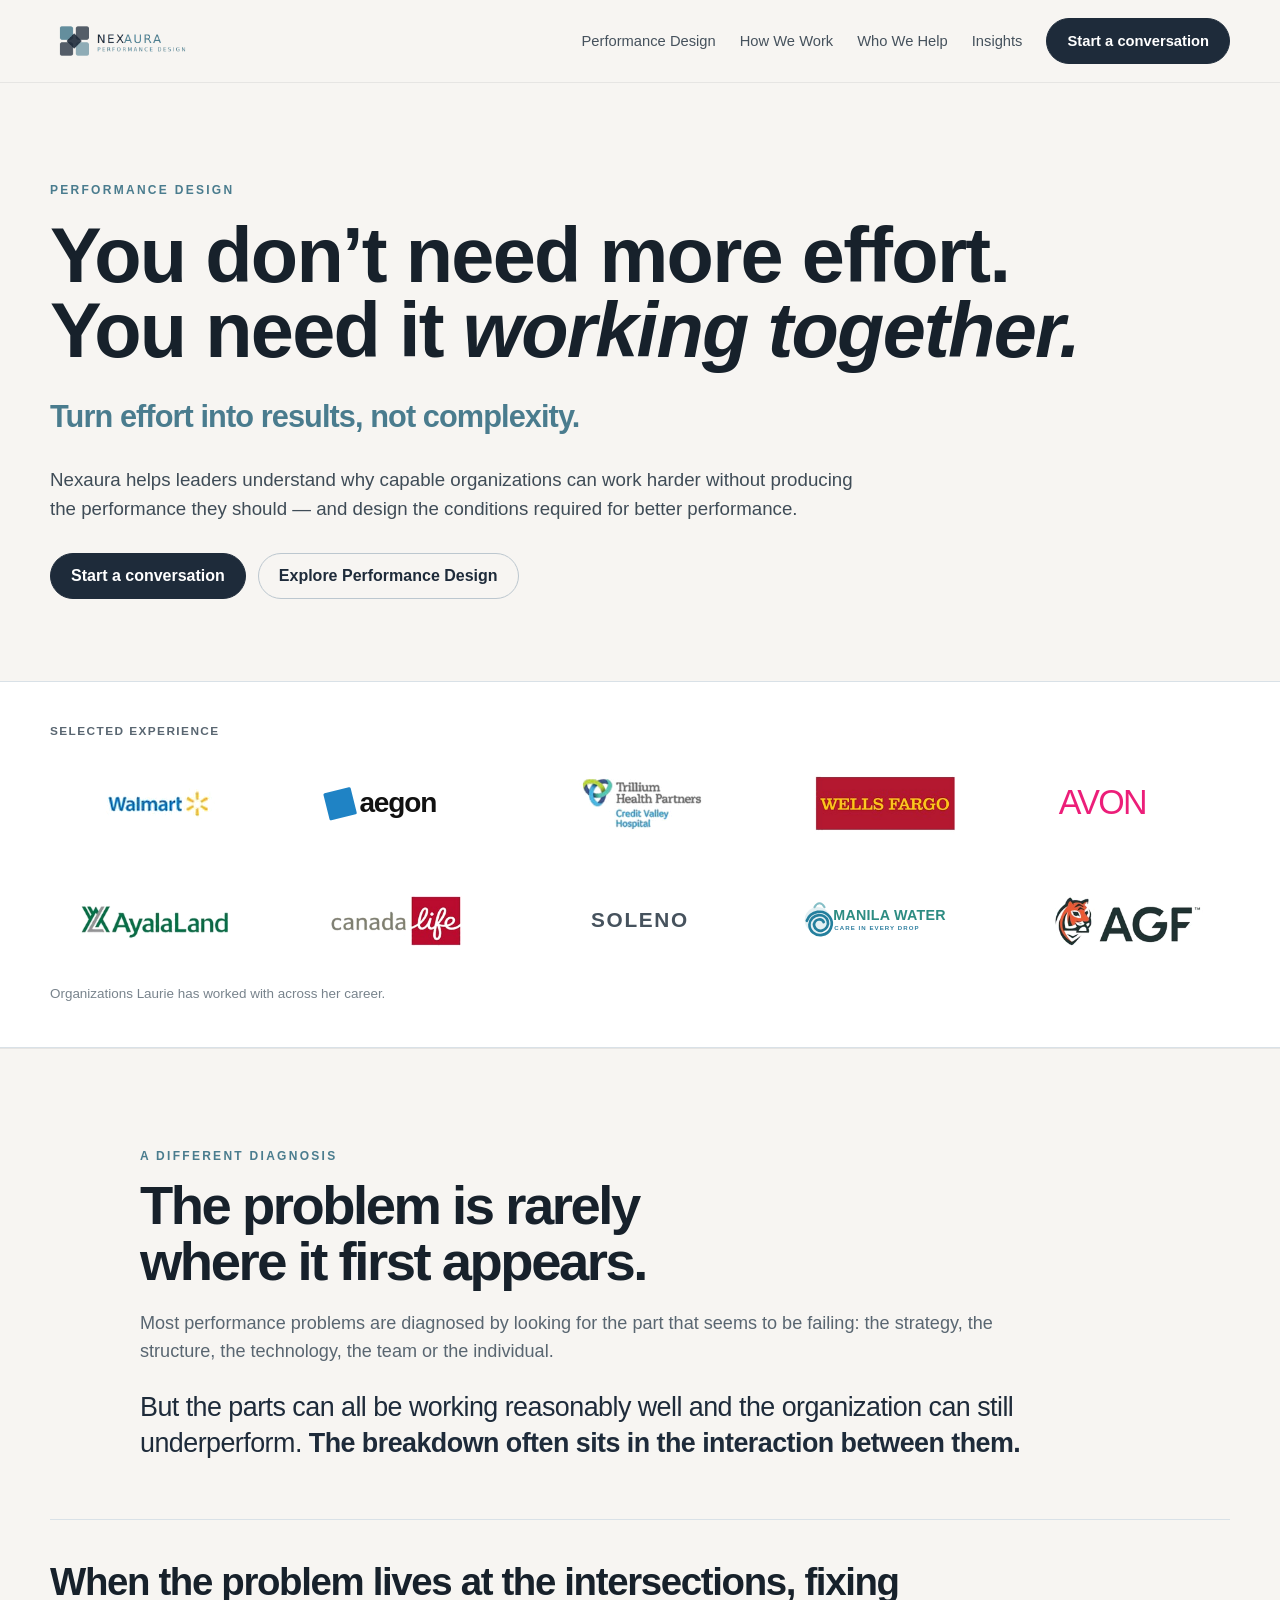
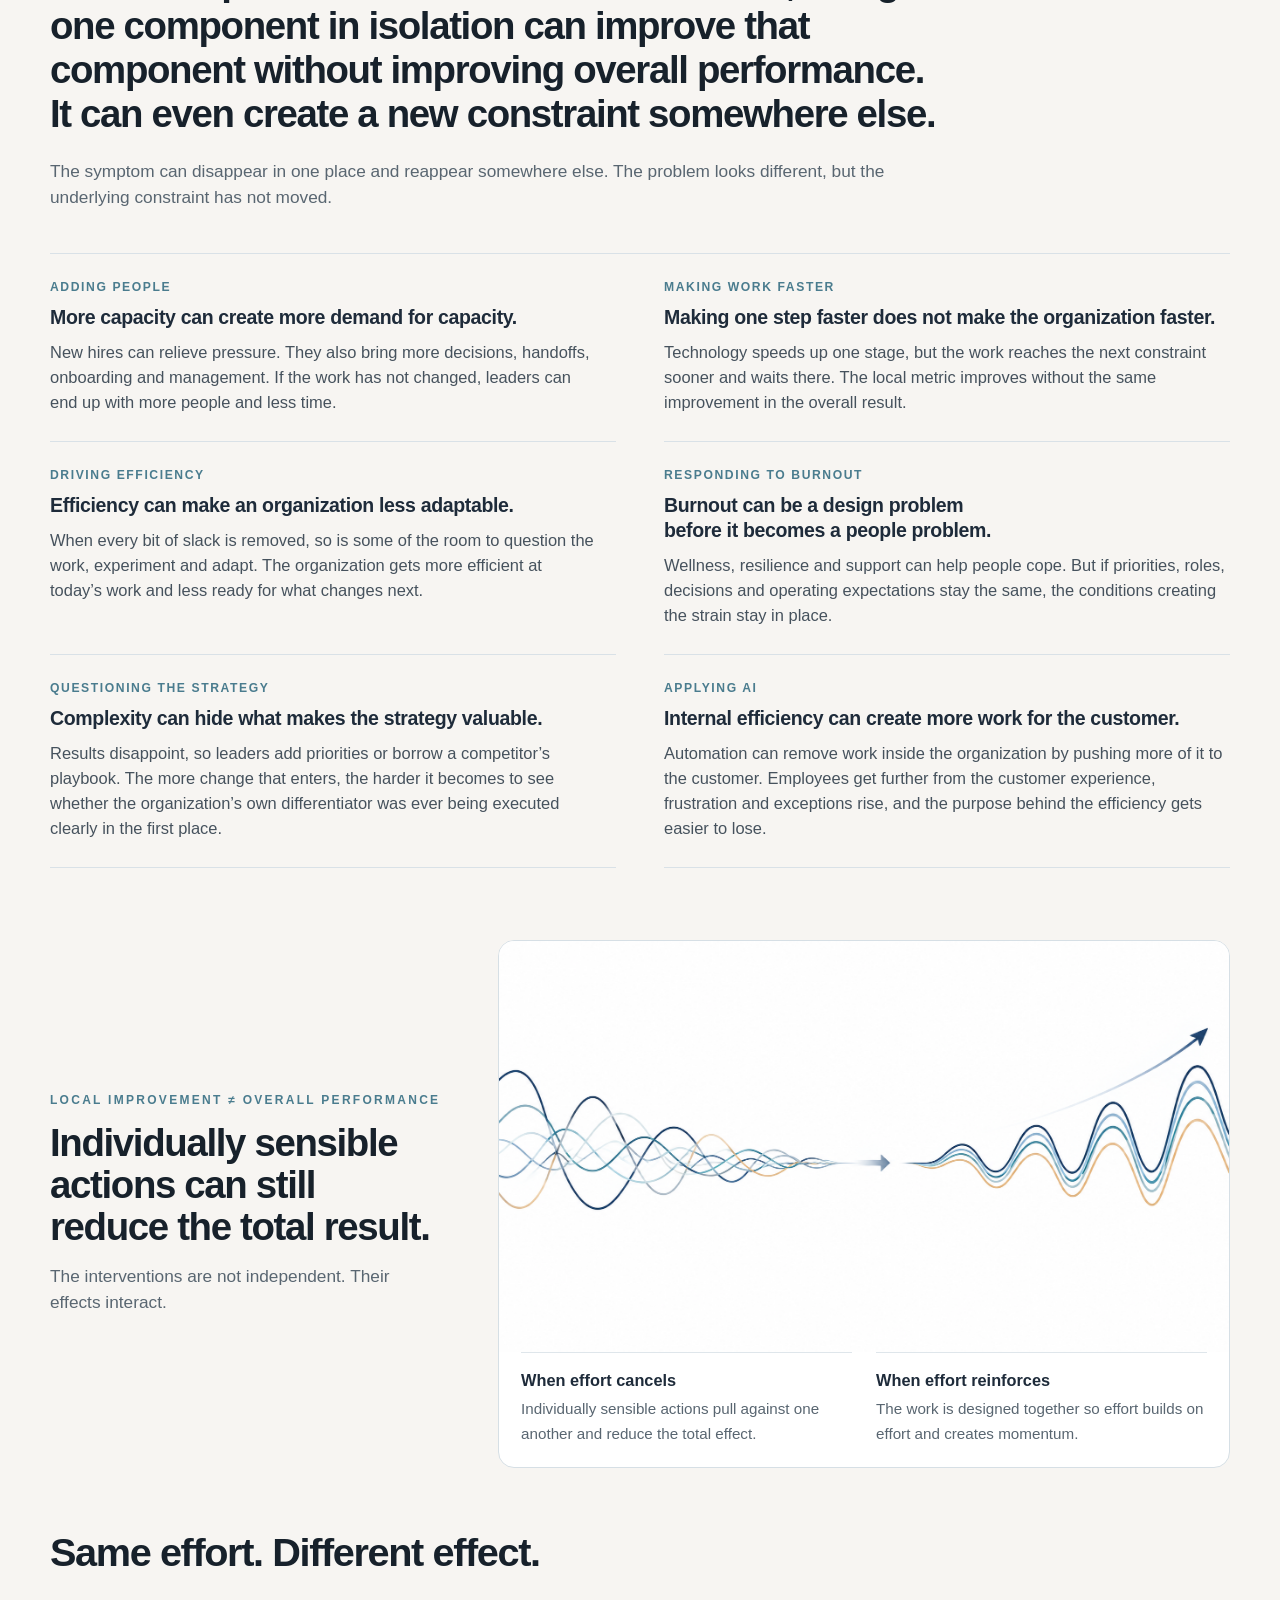
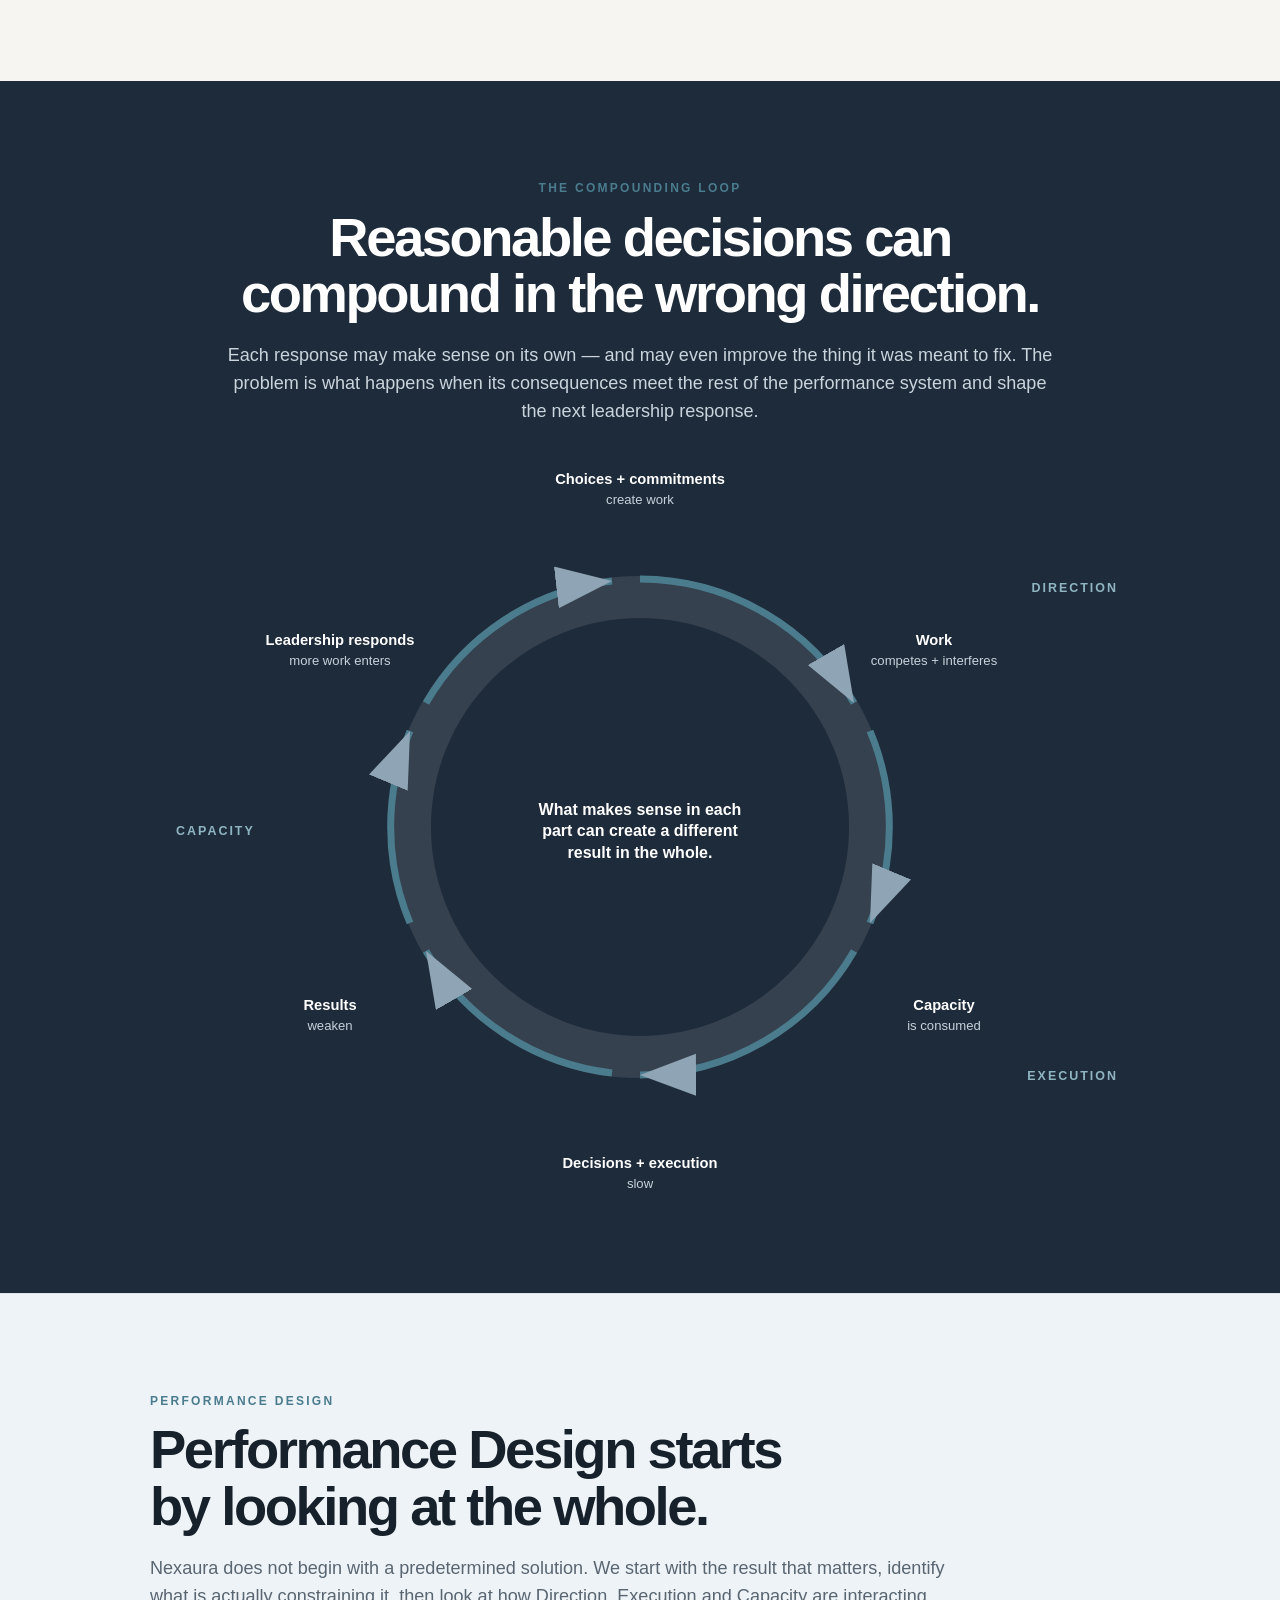
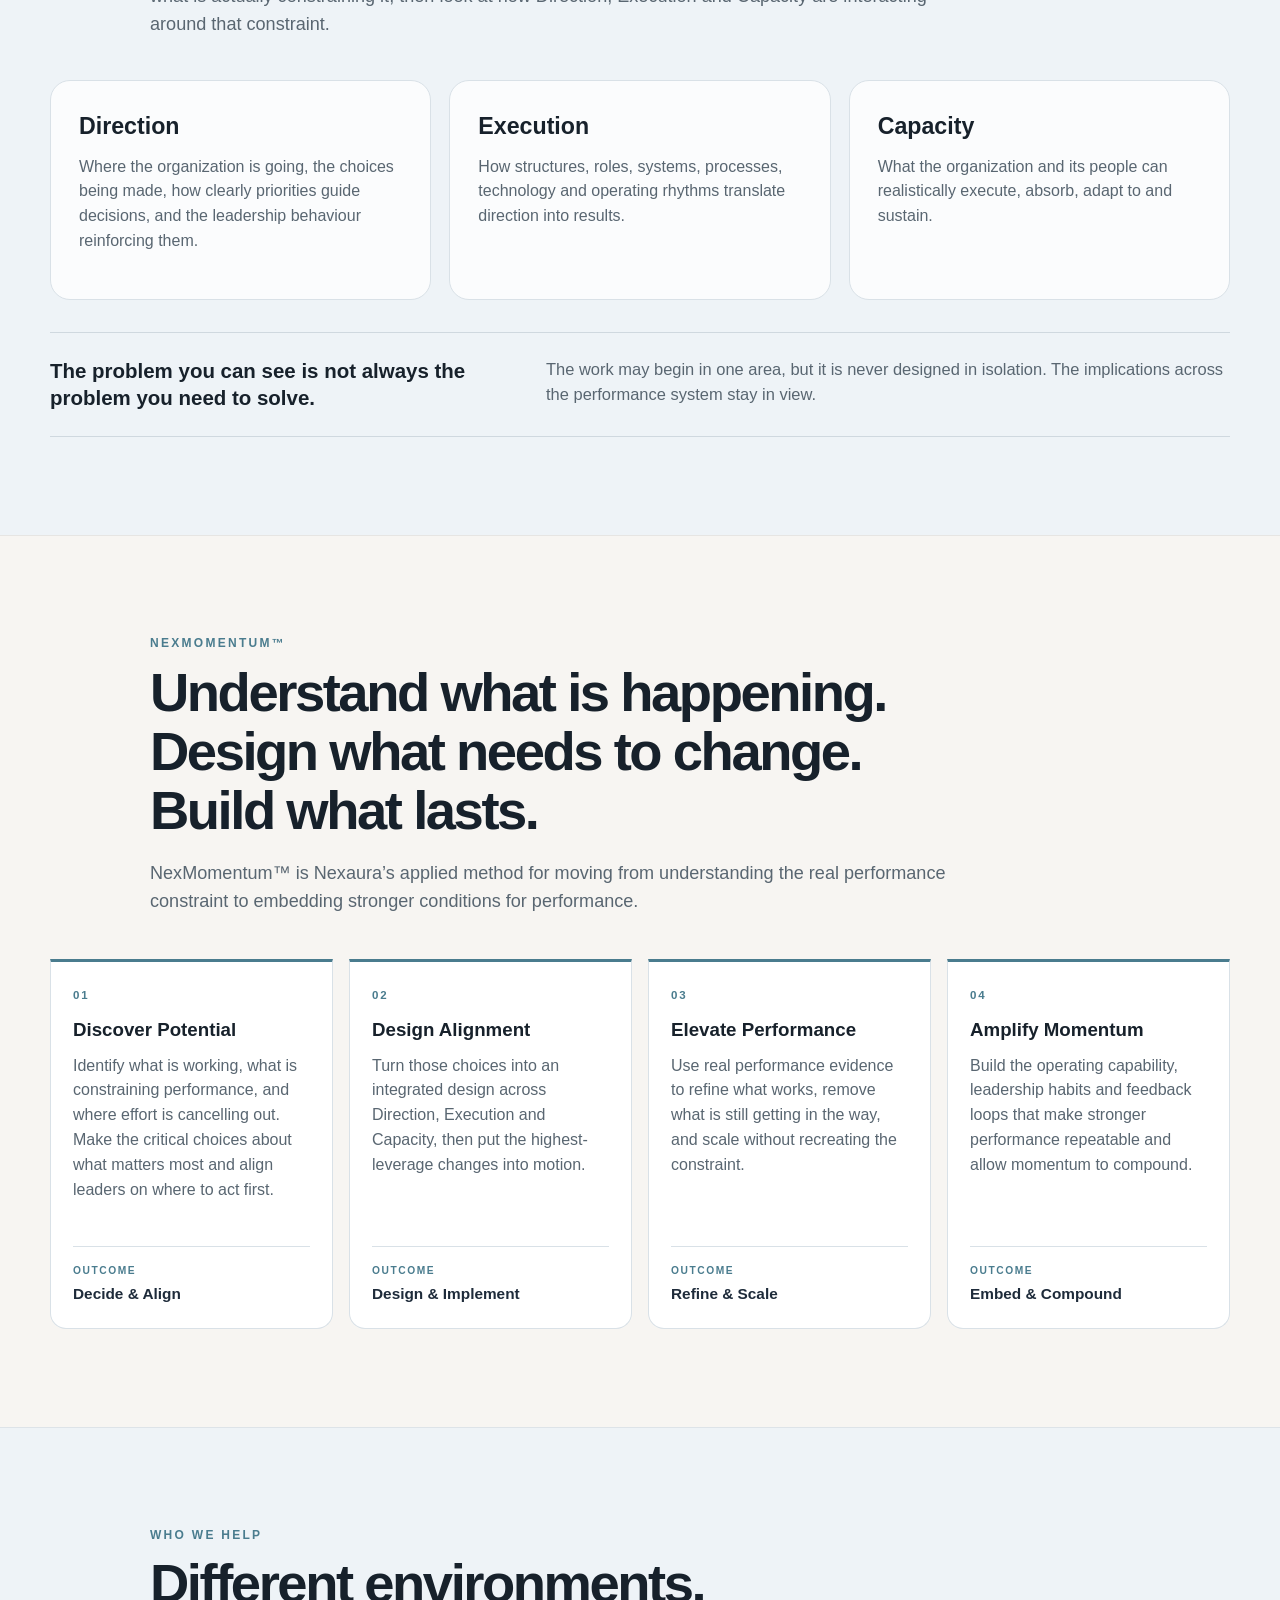
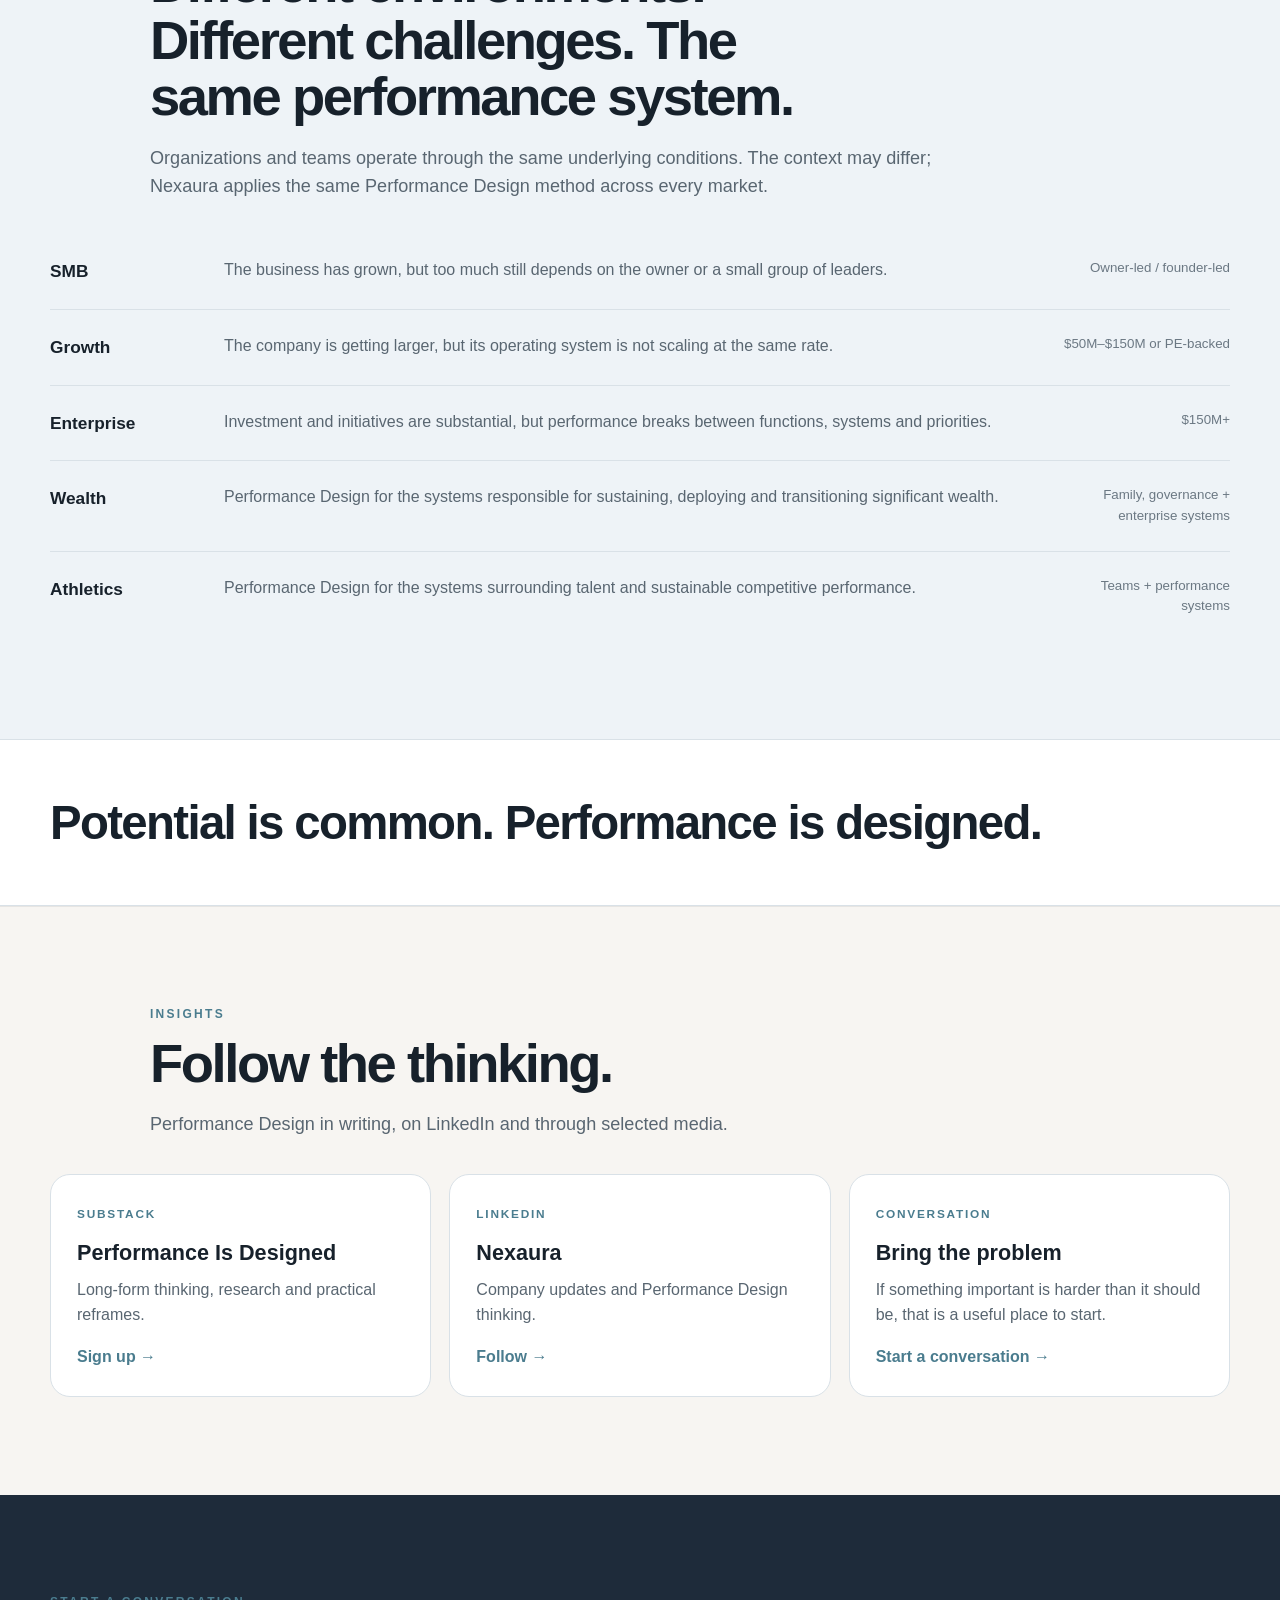
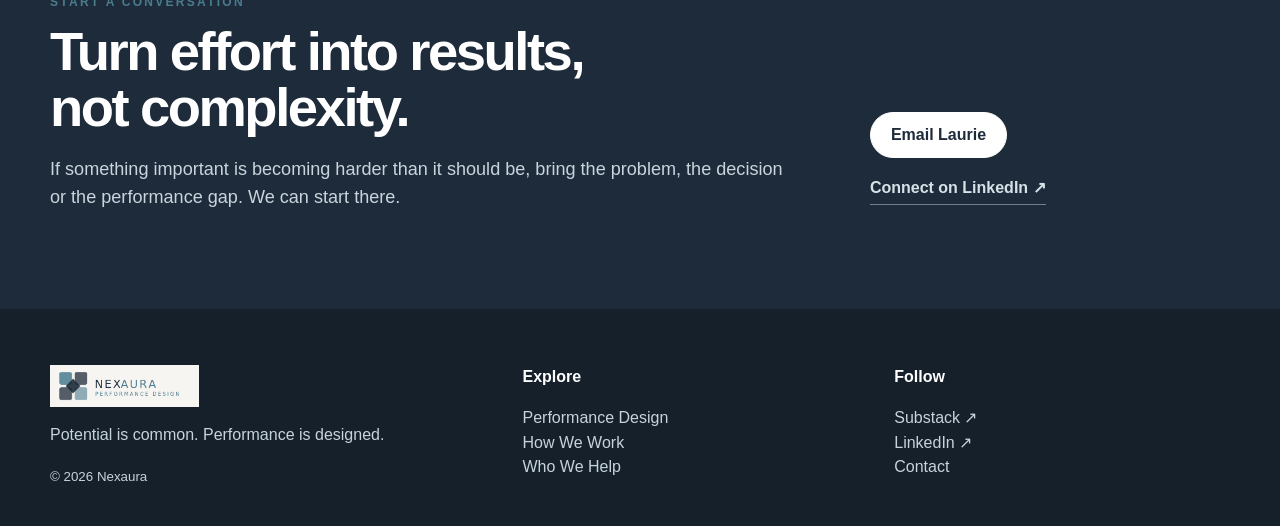
==== commit 975d15f0: "Add files via upload" ====
--- a/index.html
+++ b/index.html
@@ -1,278 +1,292 @@
-<!doctype html>
+<!DOCTYPE html>
+
 <html lang="en">
 <head>
-<meta charset="utf-8">
-<meta name="viewport" content="width=device-width, initial-scale=1">
+<meta charset="utf-8"/>
+<meta content="width=device-width, initial-scale=1" name="viewport"/>
 <title>Nexaura | Performance Design</title>
-<meta name="description" content="Nexaura — Performance Design for organizations ready to turn effort into results, not complexity.">
-<meta property="og:type" content="website">
-<meta property="og:url" content="https://nexaura.io/">
-<meta property="og:title" content="Nexaura | Performance Design">
-<meta property="og:description" content="Turn effort into results, not complexity.">
-<meta property="og:image" content="https://nexaura.io/nexaura-social-preview-v1.jpg">
-<meta property="og:image:secure_url" content="https://nexaura.io/nexaura-social-preview-v1.jpg">
-<meta property="og:image:width" content="1200">
-<meta property="og:image:height" content="630">
-<meta property="og:image:alt" content="Nexaura Performance Design logo">
-<meta name="twitter:card" content="summary_large_image">
-<meta name="twitter:title" content="Nexaura | Performance Design">
-<meta name="twitter:description" content="Turn effort into results, not complexity.">
-<meta name="twitter:image" content="https://nexaura.io/nexaura-social-preview-v1.jpg">
-<link rel="stylesheet" href="styles.css">
+<meta content="Nexaura helps organizations turn effort into results, not wasted energy. We design the conditions for Direction, Execution and Capacity to work together instead of cancelling each other out." name="description"/>
+<meta content="website" property="og:type"/>
+<meta content="https://nexaura.io/" property="og:url"/>
+<meta content="Nexaura | Performance Design" property="og:title"/>
+<meta content="Nexaura helps organizations turn effort into results, not wasted energy. We design the conditions for Direction, Execution and Capacity to work together instead of cancelling each other out." property="og:description"/>
+<meta content="https://nexaura.io/nexaura-social-preview-v1.jpg" property="og:image"/>
+<meta content="https://nexaura.io/nexaura-social-preview-v1.jpg" property="og:image:secure_url"/>
+<meta content="1200" property="og:image:width"/>
+<meta content="630" property="og:image:height"/>
+<meta content="Nexaura Performance Design logo" property="og:image:alt"/>
+<meta content="summary_large_image" name="twitter:card"/>
+<meta content="Nexaura | Performance Design" name="twitter:title"/>
+<meta content="Nexaura helps organizations turn effort into results, not wasted energy. We design the conditions for Direction, Execution and Capacity to work together instead of cancelling each other out." name="twitter:description"/>
+<meta content="https://nexaura.io/nexaura-social-preview-v1.jpg" name="twitter:image"/>
+<link href="styles.css" rel="stylesheet"/>
 </head>
 <body id="top">
-
 <nav class="nav">
-  <div class="container nav-inner">
-    <a class="brand" href="#top" aria-label="Nexaura home">
-      <img src="nexaura-logo.png" alt="Nexaura Performance Design">
-    </a>
-    <button class="menu-btn" type="button" aria-label="Open navigation" aria-expanded="false">☰</button>
-    <div class="nav-links">
-      <a href="#performance-design">Performance Design</a>
-      <a href="#how-we-work">How We Work</a>
-      <a href="#who-we-help">Who We Help</a>
-      <a href="#insights">Insights</a>
-      <a class="nav-cta" href="#contact">Start a conversation</a>
-    </div>
-  </div>
+<div class="container nav-inner">
+<a aria-label="Nexaura home" class="brand" href="#top">
+<img alt="Nexaura Performance Design" src="nexaura-logo.png"/>
+</a>
+<button aria-expanded="false" aria-label="Open navigation" class="menu-btn" type="button">☰</button>
+<div class="nav-links">
+<a href="#performance-design">Performance Design</a>
+<a href="#how-we-work">How We Work</a>
+<a href="#who-we-help">Who We Help</a>
+<a href="#insights">Insights</a>
+<a class="nav-cta" href="#contact">Start a conversation</a>
+</div>
+</div>
 </nav>
-
-
 <header class="hero">
-  <div class="container">
-    <div class="eyebrow">Performance Design</div>
-    <h1 class="hero-title">
-      <span class="hero-line">You don’t need more effort.</span>
-      <span class="hero-line">You need it <em>working together.</em></span>
-    </h1>
-    <div class="promise-line">Turn effort into results, not complexity.</div>
-    <p class="lede">Nexaura helps leaders understand why capable organizations can work harder without producing the performance they should — and design the conditions required for better performance.</p>
-    <div class="hero-actions">
-      <a class="button" href="#contact">Start a conversation</a>
-      <a class="button secondary" href="#performance-design">Explore Performance Design</a>
-    </div>
-  </div>
+<div class="container">
+<div class="eyebrow">Performance Design</div>
+<h1 class="hero-title">
+<span class="hero-line">You don’t need more effort.</span>
+<span class="hero-line">You need it <em>working together.</em></span>
+</h1>
+<div class="promise-line">Turn effort into results, not complexity.</div>
+<p class="lede">Nexaura helps leaders understand why capable organizations can work harder without producing the performance they should — and design the conditions required for better performance.</p>
+<div class="hero-actions">
+<a class="button" href="#contact">Start a conversation</a>
+<a class="button secondary" href="#performance-design">Explore Performance Design</a>
+</div>
+</div>
 </header>
-
 <section class="credibility">
-  <div class="container">
-    <p class="credibility-label">Selected experience</p>
-    <div class="client-grid">
-
-      <div class="client-logo"><img src="client-walmart.png" alt="Walmart"></div>
-      <div class="client-logo"><img src="client-aegon.svg" alt="Aegon"></div>
-      <div class="client-logo"><img src="client-trillium-health-partners.png" alt="Trillium Health Partners"></div>
-      <div class="client-logo"><img src="client-wells-fargo.png" alt="Wells Fargo"></div>
-      <div class="client-logo"><img src="client-avon.svg" alt="Avon"></div>
-      <div class="client-logo"><img src="client-ayala-land.png" alt="Ayala Land"></div>
-      <div class="client-logo"><img src="client-canada-life.png" alt="Canada Life"></div>
-      <div class="client-logo client-name" aria-label="Soleno">SOLENO</div>
-      <div class="client-logo"><img src="client-manila-water.svg" alt="Manila Water"></div>
-      <div class="client-logo"><img src="client-agf.png" alt="AGF"></div>
-    </div>
-    <p class="credibility-note">Organizations Laurie has worked with across her career.</p>
-  </div>
-</section>
-
-<section class="section">
-  <div class="container prose-width">
-    <div class="eyebrow">A different explanation</div>
-    <h2>The problem is not always that the organization needs more.</h2>
-    <p class="section-intro">It may be that the work already underway is competing for the same capacity, solving different parts of the problem, or creating pressure somewhere else.</p>
-  </div>
-
-  <div class="container narrative-grid">
-    <div class="narrative-copy">
-      <h3>Individually sensible interventions can still reduce the total result.</h3>
-      <p>Technology can add capability and complexity. A process change can improve one step while increasing pressure somewhere else. A leadership intervention can strengthen people while the operating system continues to create the same behaviour.</p>
-      <p class="emphasis">The interventions are not independent. Their effects interact.</p>
-    </div>
-    <div class="wave-reference">
-      <img src="wave-amplified.png" alt="Multiple efforts cancelling before aligning and building together">
-      <div class="wave-meaning">
-        <div><strong>When effort cancels</strong><span>Individually sensible actions pull against one another and reduce the total effect.</span></div>
-        <div><strong>When effort reinforces</strong><span>The work is designed together so effort builds on effort and creates momentum.</span></div>
-      </div>
-    </div>
-  </div>
-
-  <div class="container pull-line">Same effort. Different effect.</div>
-</section>
-
-<section class="section soft" id="performance-design">
-  <div class="container prose-width">
-    <div class="eyebrow">Performance Design</div>
-    <h2>Performance is shaped by three conditions that continuously influence one another.</h2>
-    <p class="section-intro">Nexaura looks at Direction, Execution and Capacity as one performance system.</p>
-  </div>
-
-  <div class="container three-up">
-    <article class="pillar">
-      <h3>Direction</h3>
-      <p>Where the organization is going, the choices being made, how clearly priorities guide decisions, and the leadership behaviour reinforcing them.</p>
-    </article>
-    <article class="pillar">
-      <h3>Execution</h3>
-      <p>How structures, roles, systems, processes, technology and operating rhythms translate direction into results.</p>
-    </article>
-    <article class="pillar">
-      <h3>Capacity</h3>
-      <p>What the organization and its people can realistically execute, absorb, adapt to and sustain.</p>
-    </article>
-  </div>
-
-  <div class="container design-principle">
-    <strong>The work may begin in any one area. It is never designed in isolation.</strong>
-    <span>Any one condition may need focused support or design work, but always through the lens of all three, with the implications across the system clearly understood.</span>
-  </div>
-</section>
-
+<div class="container">
+<p class="credibility-label">Selected experience</p>
+<div class="client-grid">
+<div class="client-logo"><img alt="Walmart" src="client-walmart.png"/></div>
+<div class="client-logo"><img alt="Aegon" src="client-aegon.svg"/></div>
+<div class="client-logo"><img alt="Trillium Health Partners" src="client-trillium-health-partners.png"/></div>
+<div class="client-logo"><img alt="Wells Fargo" src="client-wells-fargo.png"/></div>
+<div class="client-logo"><img alt="Avon" src="client-avon.svg"/></div>
+<div class="client-logo"><img alt="Ayala Land" src="client-ayala-land.png"/></div>
+<div class="client-logo"><img alt="Canada Life" src="client-canada-life.png"/></div>
+<div aria-label="Soleno" class="client-logo client-name">SOLENO</div>
+<div class="client-logo"><img alt="Manila Water" src="client-manila-water.svg"/></div>
+<div class="client-logo"><img alt="AGF" src="client-agf.png"/></div>
+</div>
+<p class="credibility-note">Organizations Laurie has worked with across her career.</p>
+</div>
+</section>
+<section class="section reframe-section" id="reframe">
+<div class="container prose-width reframe-intro">
+<div class="eyebrow">A different diagnosis</div>
+<h2>The problem is rarely where it first appears.</h2>
+<p class="section-intro reframe-lede">Most performance problems are diagnosed by looking for the part that seems to be failing: the strategy, the structure, the technology, the team or the individual.</p>
+<p class="reframe-turn">But the parts can all be working reasonably well and the organization can still underperform. <strong>The breakdown often sits in the interaction between them.</strong></p>
+</div>
+<div class="container intersection-reframe">
+<h3>When the problem lives at the intersections, fixing one component in isolation can improve that component without improving overall performance. It can even create a new constraint somewhere else.</h3>
+<p class="intersection-note">The symptom can disappear in one place and reappear somewhere else. The problem looks different, but the underlying constraint has not moved.</p>
+<div class="reframe-examples">
+<article>
+<span>Adding people</span>
+<h4>More capacity can create more demand for capacity.</h4>
+<p>New hires can relieve pressure. They also bring more decisions, handoffs, onboarding and management. If the work has not changed, leaders can end up with more people and less time.</p>
+</article>
+<article>
+<span>Making work faster</span>
+<h4>Making one step faster does not make the organization faster.</h4>
+<p>Technology speeds up one stage, but the work reaches the next constraint sooner and waits there. The local metric improves without the same improvement in the overall result.</p>
+</article>
+<article>
+<span>Driving efficiency</span>
+<h4>Efficiency can make an organization less adaptable.</h4>
+<p>When every bit of slack is removed, so is some of the room to question the work, experiment and adapt. The organization gets more efficient at today’s work and less ready for what changes next.</p>
+</article>
+<article>
+<span>Responding to burnout</span>
+<h4>Burnout can be a design problem before it becomes a people problem.</h4>
+<p>Wellness, resilience and support can help people cope. But if priorities, roles, decisions and operating expectations stay the same, the conditions creating the strain stay in place.</p>
+</article>
+<article>
+<span>Questioning the strategy</span>
+<h4>Complexity can hide what makes the strategy valuable.</h4>
+<p>Results disappoint, so leaders add priorities or borrow a competitor’s playbook. The more change that enters, the harder it becomes to see whether the organization’s own differentiator was ever being executed clearly in the first place.</p>
+</article>
+<article>
+<span>Applying AI</span>
+<h4>Internal efficiency can create more work for the customer.</h4>
+<p>Automation can remove work inside the organization by pushing more of it to the customer. Employees get further from the customer experience, frustration and exceptions rise, and the purpose behind the efficiency gets easier to lose.</p>
+</article>
+</div>
+</div>
+<div class="container wave-block">
+<div class="wave-copy">
+<div class="eyebrow">Local improvement ≠ overall performance</div>
+<h3>Individually sensible actions can still reduce the total result.</h3>
+<p>The interventions are not independent. Their effects interact.</p>
+</div>
+<div class="wave-reference">
+<img alt="Multiple efforts cancelling before aligning and building together" src="wave-amplified.png"/>
+<div class="wave-meaning">
+<div><strong>When effort cancels</strong><span>Individually sensible actions pull against one another and reduce the total effect.</span></div>
+<div><strong>When effort reinforces</strong><span>The work is designed together so effort builds on effort and creates momentum.</span></div>
+</div>
+</div>
+</div>
+<div class="container pull-line">Same effort. Different effect.</div>
+</section>
 <section class="section dark">
-  <div class="container light-copy loop-heading">
-    <div class="eyebrow">The Compounding Loop</div>
-    <h2>Well-intended interventions can create a negative compounding loop.</h2>
-    <p class="section-intro">Leadership actions often have the right intent. The problem is that each choice creates consequences elsewhere in the performance system — and those consequences shape what leaders do next.</p>
-  </div>
-
-  <div class="container loop-stage">
-    <div class="loop-ring">
-      <svg viewBox="0 0 720 720" aria-label="Negative compounding loop across Direction, Execution and Capacity">
-        <defs>
-          <marker id="loopArrow" markerWidth="10" markerHeight="10" refX="8" refY="3" orient="auto">
-            <path d="M0,0 L0,6 L8,3 z" fill="#8FA4B4"/>
-          </marker>
-        </defs>
-        <circle cx="360" cy="360" r="230" fill="none" stroke="rgba(255,255,255,.10)" stroke-width="42"/>
-        <path d="M360 112 A248 248 0 0 1 574 236" fill="none" stroke="#4A7C8E" stroke-width="7" marker-end="url(#loopArrow)"/>
-        <path d="M590 264 A248 248 0 0 1 590 456" fill="none" stroke="#4A7C8E" stroke-width="7" marker-end="url(#loopArrow)"/>
-        <path d="M574 484 A248 248 0 0 1 360 608" fill="none" stroke="#4A7C8E" stroke-width="7" marker-end="url(#loopArrow)"/>
-        <path d="M332 606 A248 248 0 0 1 146 484" fill="none" stroke="#4A7C8E" stroke-width="7" marker-end="url(#loopArrow)"/>
-        <path d="M130 456 A248 248 0 0 1 130 264" fill="none" stroke="#4A7C8E" stroke-width="7" marker-end="url(#loopArrow)"/>
-        <path d="M146 236 A248 248 0 0 1 332 114" fill="none" stroke="#4A7C8E" stroke-width="7" marker-end="url(#loopArrow)"/>
-      </svg>
-      <div class="loop-centre">What makes sense in each part can create a different result in the whole.</div>
-
-      <div class="loop-system-label system-direction">Direction</div>
-      <div class="loop-system-label system-execution">Execution</div>
-      <div class="loop-system-label system-capacity">Capacity</div>
-
-      <div class="loop-label l1"><b>Choices + commitments</b><span>create work</span></div>
-      <div class="loop-label l2"><b>Work</b><span>competes + interferes</span></div>
-      <div class="loop-label l3"><b>Capacity</b><span>is consumed</span></div>
-      <div class="loop-label l4"><b>Decisions + execution</b><span>slow</span></div>
-      <div class="loop-label l5"><b>Results</b><span>weaken</span></div>
-      <div class="loop-label l6"><b>Leadership responds</b><span>more work enters</span></div>
-    </div>
-  </div>
+<div class="container light-copy loop-heading">
+<div class="eyebrow">The Compounding Loop</div>
+<h2>Reasonable decisions can compound in the wrong direction.</h2>
+<p class="section-intro">Each response may make sense on its own — and may even improve the thing it was meant to fix. The problem is what happens when its consequences meet the rest of the performance system and shape the next leadership response.</p>
+</div>
+<div class="container loop-stage">
+<div class="loop-ring">
+<svg aria-label="Negative compounding loop across Direction, Execution and Capacity" viewbox="0 0 720 720">
+<defs>
+<marker id="loopArrow" markerheight="10" markerwidth="10" orient="auto" refx="8" refy="3">
+<path d="M0,0 L0,6 L8,3 z" fill="#8FA4B4"></path>
+</marker>
+</defs>
+<circle cx="360" cy="360" fill="none" r="230" stroke="rgba(255,255,255,.10)" stroke-width="42"></circle>
+<path d="M360 112 A248 248 0 0 1 574 236" fill="none" marker-end="url(#loopArrow)" stroke="#4A7C8E" stroke-width="7"></path>
+<path d="M590 264 A248 248 0 0 1 590 456" fill="none" marker-end="url(#loopArrow)" stroke="#4A7C8E" stroke-width="7"></path>
+<path d="M574 484 A248 248 0 0 1 360 608" fill="none" marker-end="url(#loopArrow)" stroke="#4A7C8E" stroke-width="7"></path>
+<path d="M332 606 A248 248 0 0 1 146 484" fill="none" marker-end="url(#loopArrow)" stroke="#4A7C8E" stroke-width="7"></path>
+<path d="M130 456 A248 248 0 0 1 130 264" fill="none" marker-end="url(#loopArrow)" stroke="#4A7C8E" stroke-width="7"></path>
+<path d="M146 236 A248 248 0 0 1 332 114" fill="none" marker-end="url(#loopArrow)" stroke="#4A7C8E" stroke-width="7"></path>
+</svg>
+<div class="loop-centre">What makes sense in each part can create a different result in the whole.</div>
+<div class="loop-system-label system-direction">Direction</div>
+<div class="loop-system-label system-execution">Execution</div>
+<div class="loop-system-label system-capacity">Capacity</div>
+<div class="loop-label l1"><b>Choices + commitments</b><span>create work</span></div>
+<div class="loop-label l2"><b>Work</b><span>competes + interferes</span></div>
+<div class="loop-label l3"><b>Capacity</b><span>is consumed</span></div>
+<div class="loop-label l4"><b>Decisions + execution</b><span>slow</span></div>
+<div class="loop-label l5"><b>Results</b><span>weaken</span></div>
+<div class="loop-label l6"><b>Leadership responds</b><span>more work enters</span></div>
+</div>
+</div>
+</section><section class="section soft" id="performance-design">
+<div class="container prose-width">
+<div class="eyebrow">Performance Design</div>
+<h2>Performance Design starts by looking at the whole.</h2>
+<p class="section-intro">Nexaura does not begin with a predetermined solution. We start with the result that matters, identify what is actually constraining it, then look at how Direction, Execution and Capacity are interacting around that constraint.</p>
+</div>
+<div class="container three-up">
+<article class="pillar">
+<h3>Direction</h3>
+<p>Where the organization is going, the choices being made, how clearly priorities guide decisions, and the leadership behaviour reinforcing them.</p>
+</article>
+<article class="pillar">
+<h3>Execution</h3>
+<p>How structures, roles, systems, processes, technology and operating rhythms translate direction into results.</p>
+</article>
+<article class="pillar">
+<h3>Capacity</h3>
+<p>What the organization and its people can realistically execute, absorb, adapt to and sustain.</p>
+</article>
+</div>
+<div class="container design-principle">
+<strong>The problem you can see is not always the problem you need to solve.</strong>
+<span>The work may begin in one area, but it is never designed in isolation. The implications across the performance system stay in view.</span>
+</div>
 </section>
 
 <section class="section" id="how-we-work">
-  <div class="container prose-width">
-    <div class="eyebrow">NexMomentum™</div>
-    <div class="nexmomentum-lines"><h2><span>Understand what is happening.</span><span>Design what needs to change.</span><span>Build what lasts.</span></h2></div>
-    <p class="section-intro">NexMomentum™ is Nexaura’s applied method for moving from understanding the real performance constraint to embedding stronger conditions for performance.</p>
-  </div>
-
-  <div class="container journey">
-    <article class="step">
-      <span>01</span>
-      <h3>Discover Potential</h3>
-      <p>Identify what is working, what is constraining performance, and where effort is cancelling out. Make the critical choices about what matters most and align leaders on where to act first.</p>
-      <strong><small>Outcome</small>Decide &amp; Align</strong>
-    </article>
-    <article class="step">
-      <span>02</span>
-      <h3>Design Alignment</h3>
-      <p>Turn those choices into an integrated design across Direction, Execution and Capacity, then put the highest-leverage changes into motion.</p>
-      <strong><small>Outcome</small>Design &amp; Implement</strong>
-    </article>
-    <article class="step">
-      <span>03</span>
-      <h3>Elevate Performance</h3>
-      <p>Use real performance evidence to refine what works, remove what is still getting in the way, and scale without recreating the constraint.</p>
-      <strong><small>Outcome</small>Refine &amp; Scale</strong>
-    </article>
-    <article class="step">
-      <span>04</span>
-      <h3>Amplify Momentum</h3>
-      <p>Build the operating capability, leadership habits and feedback loops that make stronger performance repeatable and allow momentum to compound.</p>
-      <strong><small>Outcome</small>Embed &amp; Compound</strong>
-    </article>
-  </div>
-</section>
-
+<div class="container prose-width">
+<div class="eyebrow">NexMomentum™</div>
+<div class="nexmomentum-lines"><h2><span>Understand what is happening.</span><span>Design what needs to change.</span><span>Build what lasts.</span></h2></div>
+<p class="section-intro">NexMomentum™ is Nexaura’s applied method for moving from understanding the real performance constraint to embedding stronger conditions for performance.</p>
+</div>
+<div class="container journey">
+<article class="step">
+<span>01</span>
+<h3>Discover Potential</h3>
+<p>Identify what is working, what is constraining performance, and where effort is cancelling out. Make the critical choices about what matters most and align leaders on where to act first.</p>
+<strong><small>Outcome</small>Decide &amp; Align</strong>
+</article>
+<article class="step">
+<span>02</span>
+<h3>Design Alignment</h3>
+<p>Turn those choices into an integrated design across Direction, Execution and Capacity, then put the highest-leverage changes into motion.</p>
+<strong><small>Outcome</small>Design &amp; Implement</strong>
+</article>
+<article class="step">
+<span>03</span>
+<h3>Elevate Performance</h3>
+<p>Use real performance evidence to refine what works, remove what is still getting in the way, and scale without recreating the constraint.</p>
+<strong><small>Outcome</small>Refine &amp; Scale</strong>
+</article>
+<article class="step">
+<span>04</span>
+<h3>Amplify Momentum</h3>
+<p>Build the operating capability, leadership habits and feedback loops that make stronger performance repeatable and allow momentum to compound.</p>
+<strong><small>Outcome</small>Embed &amp; Compound</strong>
+</article>
+</div>
+</section>
 <section class="section soft" id="who-we-help">
-  <div class="container prose-width">
-    <div class="eyebrow">Who we help</div>
-    <h2>Different environments. Different challenges. The same performance system.</h2>
-    <p class="section-intro">Organizations and teams operate through the same underlying conditions. The context may differ; Nexaura applies the same Performance Design method across every market.</p>
-  </div>
-  <div class="container markets">
-    <div class="market"><b>SMB</b><span>The business has grown, but too much still depends on the owner or a small group of leaders.</span><small>Owner-led / founder-led</small></div>
-    <div class="market"><b>Growth</b><span>The company is getting larger, but its operating system is not scaling at the same rate.</span><small>$50M–$150M or PE-backed</small></div>
-    <div class="market"><b>Enterprise</b><span>Investment and initiatives are substantial, but performance breaks between functions, systems and priorities.</span><small>$150M+</small></div>
-    <div class="market"><b>Wealth</b><span>Performance Design for the systems responsible for sustaining, deploying and transitioning significant wealth.</span><small>Coming Soon</small></div>
-    <div class="market"><b>Athletics</b><span>Performance Design for the systems surrounding talent and sustainable competitive performance.</span><small>Coming Soon</small></div>
-  </div>
-</section>
-
+<div class="container prose-width">
+<div class="eyebrow">Who we help</div>
+<h2>Different environments. Different challenges. The same performance system.</h2>
+<p class="section-intro">Organizations and teams operate through the same underlying conditions. The context may differ; Nexaura applies the same Performance Design method across every market.</p>
+</div>
+<div class="container markets">
+<div class="market"><b>SMB</b><span>The business has grown, but too much still depends on the owner or a small group of leaders.</span><small>Owner-led / founder-led</small></div>
+<div class="market"><b>Growth</b><span>The company is getting larger, but its operating system is not scaling at the same rate.</span><small>$50M–$150M or PE-backed</small></div>
+<div class="market"><b>Enterprise</b><span>Investment and initiatives are substantial, but performance breaks between functions, systems and priorities.</span><small>$150M+</small></div>
+<div class="market"><b>Wealth</b><span>Performance Design for the systems responsible for sustaining, deploying and transitioning significant wealth.</span><small>Family, governance + enterprise systems</small></div>
+<div class="market"><b>Athletics</b><span>Performance Design for the systems surrounding talent and sustainable competitive performance.</span><small>Teams + performance systems</small></div>
+</div>
+</section>
 <section class="brand-statement">
-  <div class="container">
-    <p>Potential is common. Performance is designed.</p>
-  </div>
-</section>
-
+<div class="container">
+<p>Potential is common. Performance is designed.</p>
+</div>
+</section>
 <section class="section" id="insights">
-  <div class="container prose-width">
-    <div class="eyebrow">Insights</div>
-    <h2>Follow the thinking.</h2>
-    <p class="section-intro">Performance Design in writing, on LinkedIn and through selected media.</p>
-  </div>
-  <div class="container insight-grid">
-    <article><span>Substack</span><h3>Performance Is Designed</h3><p>Long-form thinking, research and practical reframes.</p><a href="https://performanceisdesigned.substack.com">Sign up →</a></article>
-    <article><span>LinkedIn</span><h3>Nexaura</h3><p>Company updates and Performance Design thinking.</p><a href="https://www.linkedin.com/company/nexauraperformance/">Follow →</a></article>
-    <article><span>Conversation</span><h3>Bring the problem</h3><p>If something important is harder than it should be, that is a useful place to start.</p><a href="#contact">Start a conversation →</a></article>
-  </div>
-</section>
-
+<div class="container prose-width">
+<div class="eyebrow">Insights</div>
+<h2>Follow the thinking.</h2>
+<p class="section-intro">Performance Design in writing, on LinkedIn and through selected media.</p>
+</div>
+<div class="container insight-grid">
+<article><span>Substack</span><h3>Performance Is Designed</h3><p>Long-form thinking, research and practical reframes.</p><a href="https://performanceisdesigned.substack.com">Sign up →</a></article>
+<article><span>LinkedIn</span><h3>Nexaura</h3><p>Company updates and Performance Design thinking.</p><a href="https://www.linkedin.com/company/nexauraperformance/">Follow →</a></article>
+<article><span>Conversation</span><h3>Bring the problem</h3><p>If something important is harder than it should be, that is a useful place to start.</p><a href="#contact">Start a conversation →</a></article>
+</div>
+</section>
 <section class="section dark final-cta" id="contact">
-  <div class="container contact-landing light-copy">
-    <div>
-      <div class="eyebrow">Start a conversation</div>
-      <h2>Turn effort into results, not complexity.</h2>
-      <p class="section-intro">If something important is becoming harder than it should be, bring the problem, the decision or the performance gap. We can start there.</p>
-    </div>
-    <div class="contact-actions">
-      <a class="button light-button" href="mailto:contact@laurie-clarke.com?subject=Nexaura%20conversation">Email Laurie</a>
-      <a class="contact-link" href="https://www.linkedin.com/in/laurie-clarke-88b5ab1/" target="_blank" rel="noopener">Connect on LinkedIn ↗</a>
-    </div>
-  </div>
-</section>
-
-
+<div class="container contact-landing light-copy">
+<div>
+<div class="eyebrow">Start a conversation</div>
+<h2>Turn effort into results, not complexity.</h2>
+<p class="section-intro">If something important is becoming harder than it should be, bring the problem, the decision or the performance gap. We can start there.</p>
+</div>
+<div class="contact-actions">
+<a class="button light-button" href="mailto:contact@laurie-clarke.com?subject=Nexaura%20conversation">Email Laurie</a>
+<a class="contact-link" href="https://www.linkedin.com/in/laurie-clarke-88b5ab1/" rel="noopener" target="_blank">Connect on LinkedIn ↗</a>
+</div>
+</div>
+</section>
 <footer class="footer">
-  <div class="container footer-grid landing-footer">
-    <div>
-      <img src="nexaura-logo.png" alt="Nexaura Performance Design">
-      <p>Potential is common. Performance is designed.</p>
-      <small>© 2026 Nexaura</small>
-    </div>
-    <div>
-      <strong>Explore</strong>
-      <p><a href="#performance-design">Performance Design</a><br>
-      <a href="#how-we-work">How We Work</a><br>
-      <a href="#who-we-help">Who We Help</a></p>
-    </div>
-    <div>
-      <strong>Follow</strong>
-      <p><a href="https://performanceisdesigned.substack.com" target="_blank" rel="noopener">Substack ↗</a><br>
-      <a href="https://www.linkedin.com/company/nexauraperformance/" target="_blank" rel="noopener">LinkedIn ↗</a><br>
-      <a href="#contact">Contact</a></p>
-    </div>
-  </div>
+<div class="container footer-grid landing-footer">
+<div>
+<img alt="Nexaura Performance Design" src="nexaura-logo.png"/>
+<p>Potential is common. Performance is designed.</p>
+<small>© 2026 Nexaura</small>
+</div>
+<div>
+<strong>Explore</strong>
+<p><a href="#performance-design">Performance Design</a><br/>
+<a href="#how-we-work">How We Work</a><br/>
+<a href="#who-we-help">Who We Help</a></p>
+</div>
+<div>
+<strong>Follow</strong>
+<p><a href="https://performanceisdesigned.substack.com" rel="noopener" target="_blank">Substack ↗</a><br/>
+<a href="https://www.linkedin.com/company/nexauraperformance/" rel="noopener" target="_blank">LinkedIn ↗</a><br/>
+<a href="#contact">Contact</a></p>
+</div>
+</div>
 </footer>
 <script src="script.js"></script>
-
 </body>
 </html>
--- a/styles.css
+++ b/styles.css
@@ -601,3 +601,25 @@
 .contact-link:hover{color:#fff;border-color:#fff}
 .client-logo img[src$="client-walmart.png"]{max-width:128px;max-height:50px}
 @media(max-width:900px){.contact-landing{grid-template-columns:1fr;gap:34px}}
+
+
+/* v3 — Challenger reframe pass */
+.reframe-section{background:var(--warm)}
+.reframe-intro{max-width:1000px}
+.reframe-lede{max-width:900px}
+.reframe-turn{max-width:930px;margin:24px 0 0;font-size:clamp(1.35rem,2.1vw,1.9rem);line-height:1.35;letter-spacing:-.02em;color:var(--deep)}
+.reframe-turn strong{font-weight:680}
+.intersection-reframe{margin-top:58px;padding-top:40px;border-top:1px solid var(--line)}
+.intersection-reframe>h3{max-width:1030px;margin:0;font-size:clamp(1.75rem,3vw,2.8rem);line-height:1.14;letter-spacing:-.035em;font-weight:620;text-wrap:balance}
+.intersection-note{max-width:900px;margin:22px 0 0;font-size:1.08rem;line-height:1.55;color:var(--muted)}
+.reframe-examples{display:grid;grid-template-columns:repeat(2,minmax(0,1fr));gap:0 48px;margin-top:42px;border-top:1px solid var(--line)}
+.reframe-examples article{padding:24px 0 26px;border-bottom:1px solid var(--line)}
+.reframe-examples article:nth-child(odd){padding-right:20px}
+.reframe-examples span{display:block;margin-bottom:8px;font-size:.76rem;letter-spacing:.13em;text-transform:uppercase;color:var(--teal);font-weight:760}
+.reframe-examples h4{margin:0 0 10px;font-size:1.22rem;line-height:1.28;letter-spacing:-.018em;color:var(--deep);font-weight:680;text-wrap:balance}
+.reframe-examples p{margin:0;font-size:1.03rem;line-height:1.52;color:#46525d}
+.wave-block{display:grid;grid-template-columns:minmax(250px,.7fr) minmax(0,1.3fr);gap:54px;align-items:center;margin-top:72px}
+.wave-copy h3{margin:12px 0 14px;font-size:clamp(1.8rem,3vw,2.8rem);line-height:1.1;letter-spacing:-.035em;font-weight:620;text-wrap:balance}
+.wave-copy p{margin:0;color:var(--muted);font-size:1.08rem}
+@media(max-width:900px){.reframe-examples,.wave-block{grid-template-columns:1fr}.wave-block{gap:28px}.intersection-reframe{margin-top:44px}.reframe-examples{gap:0}}
+@media(max-width:700px){.reframe-turn{font-size:1.3rem}.intersection-reframe>h3{font-size:1.7rem}.reframe-examples article:nth-child(odd){padding-right:0}}
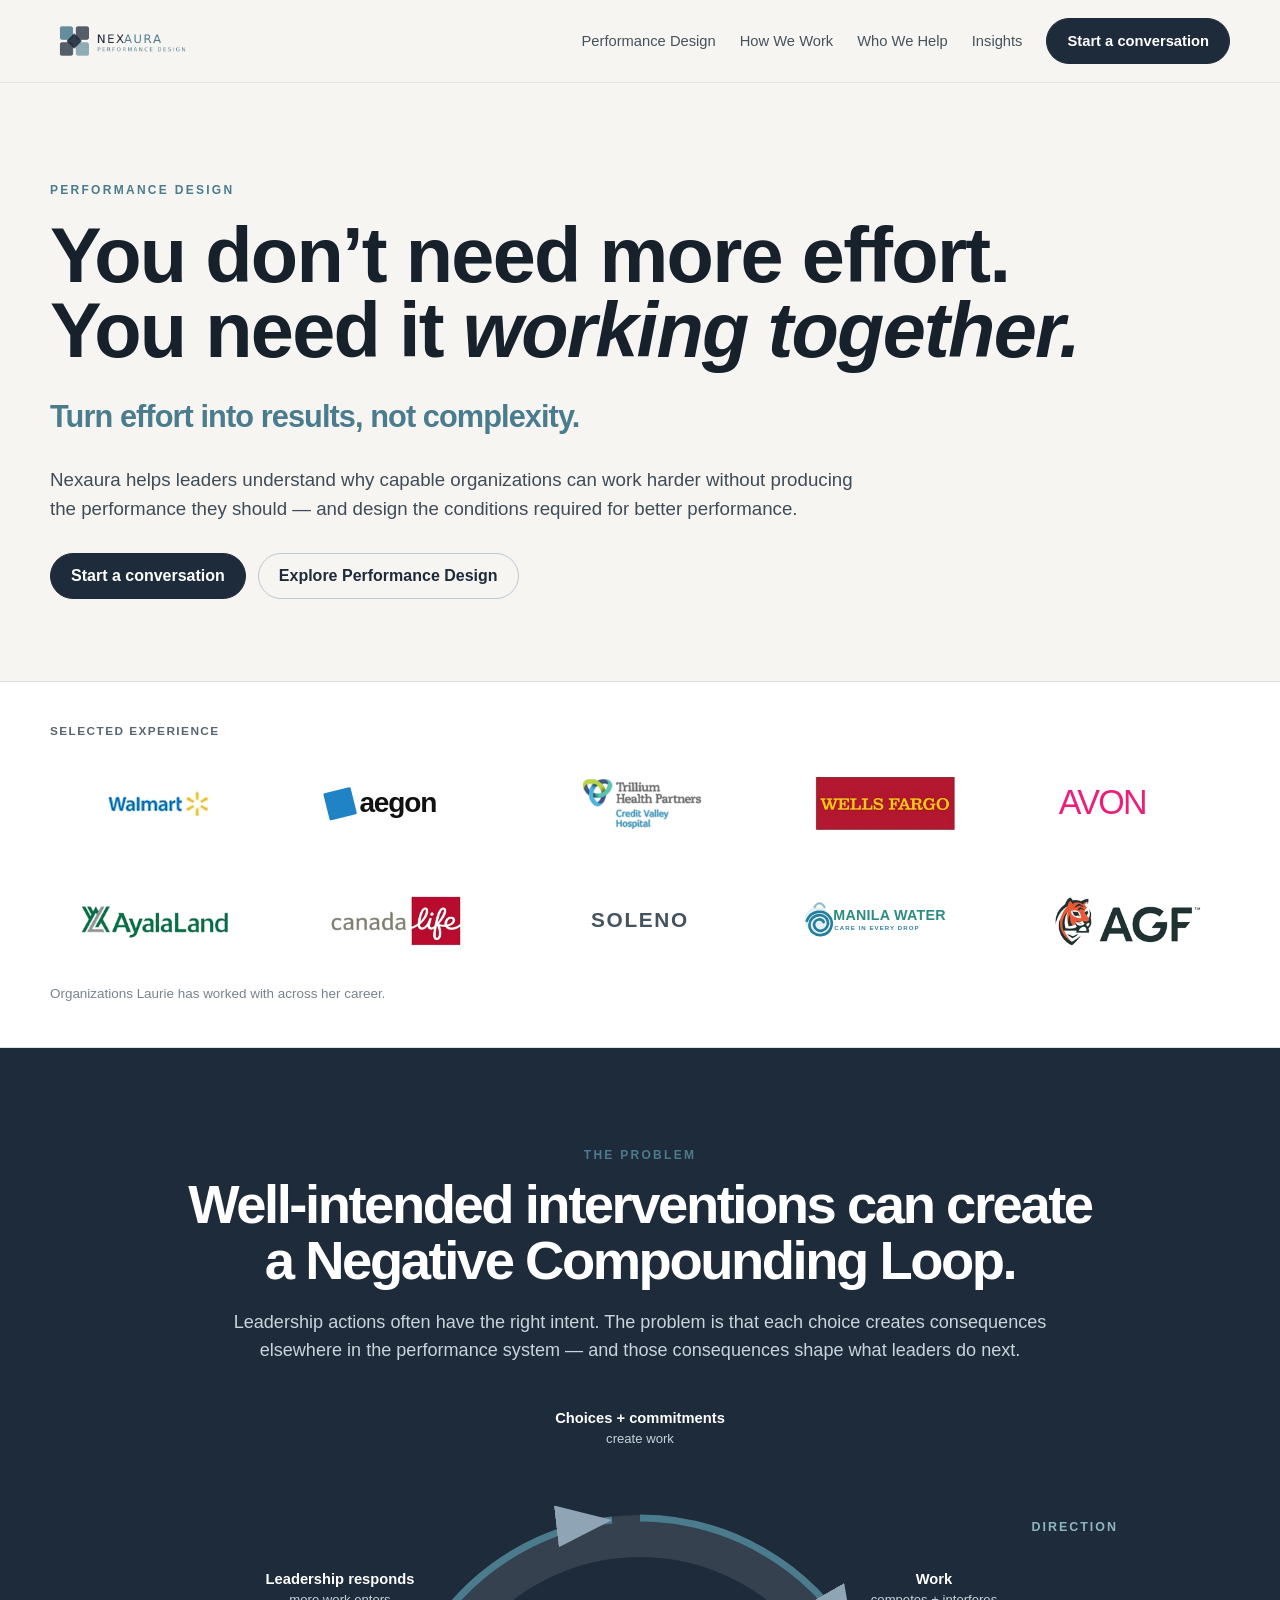
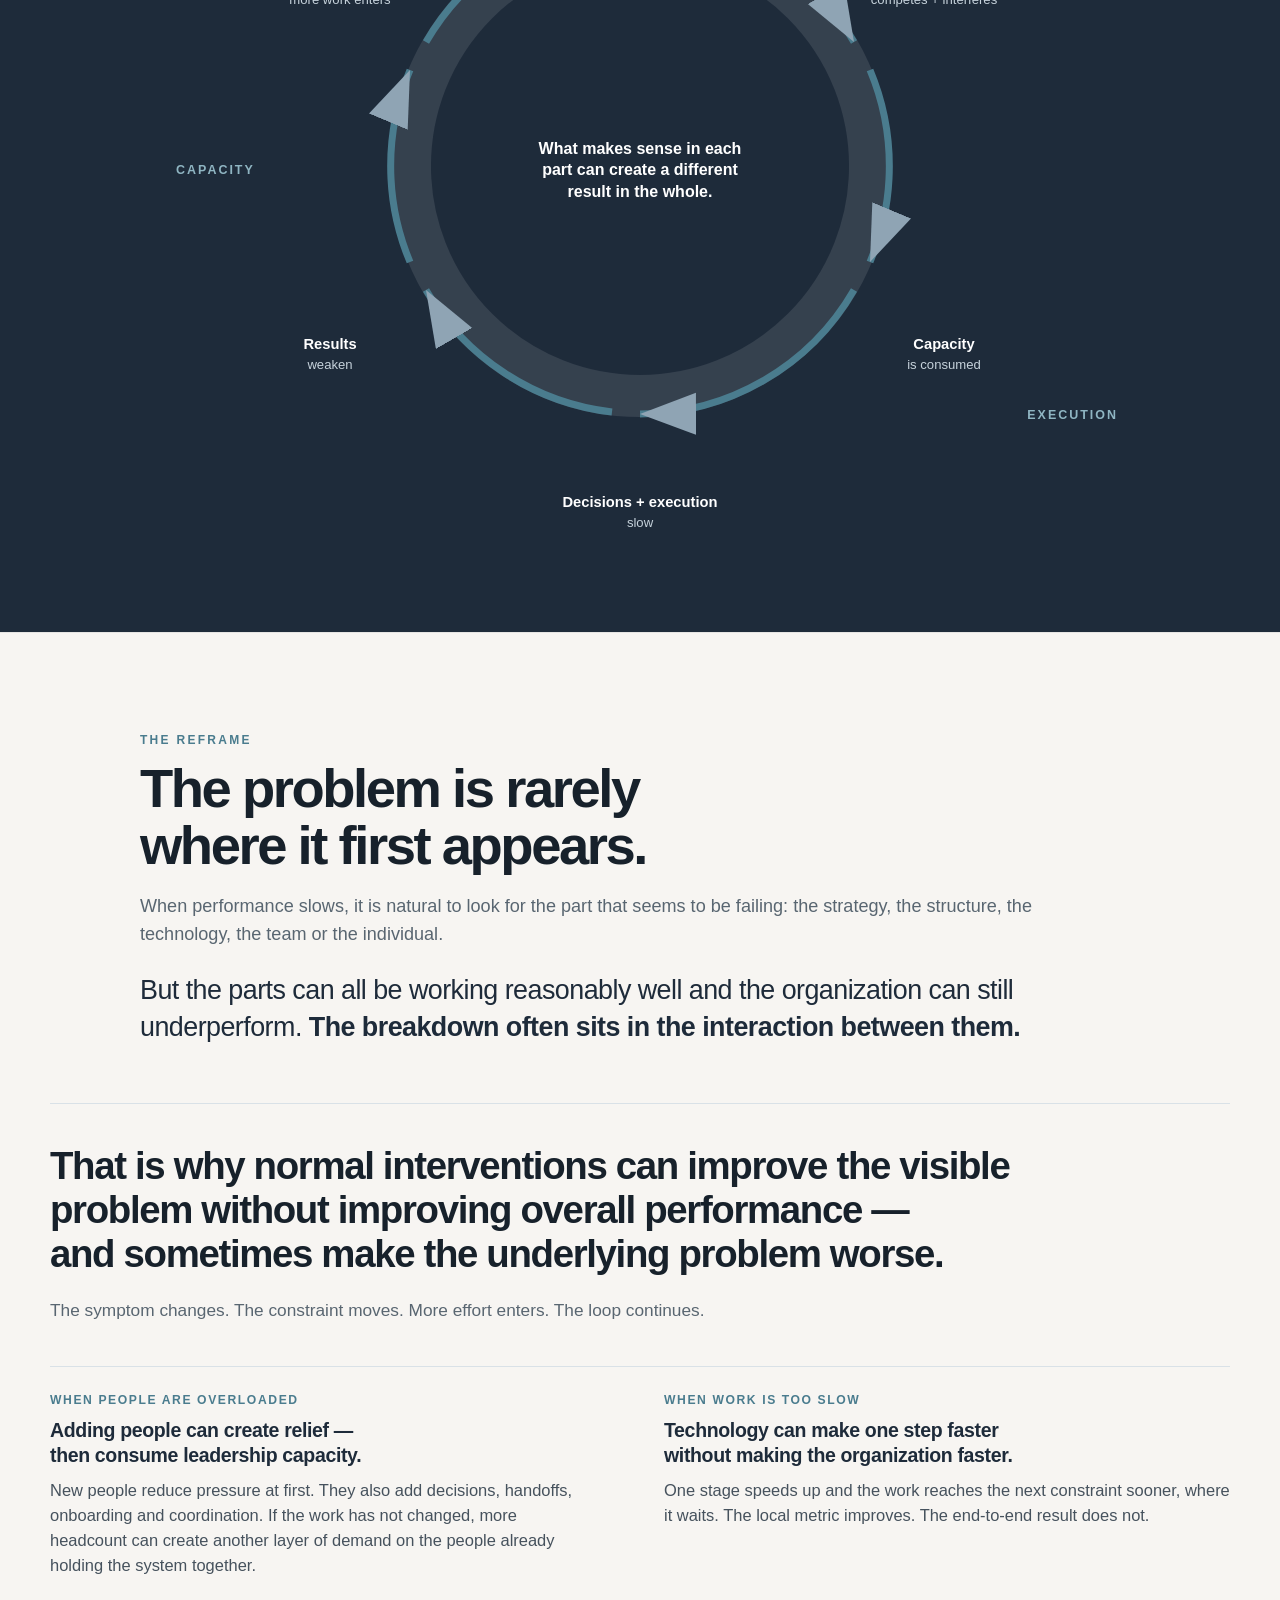
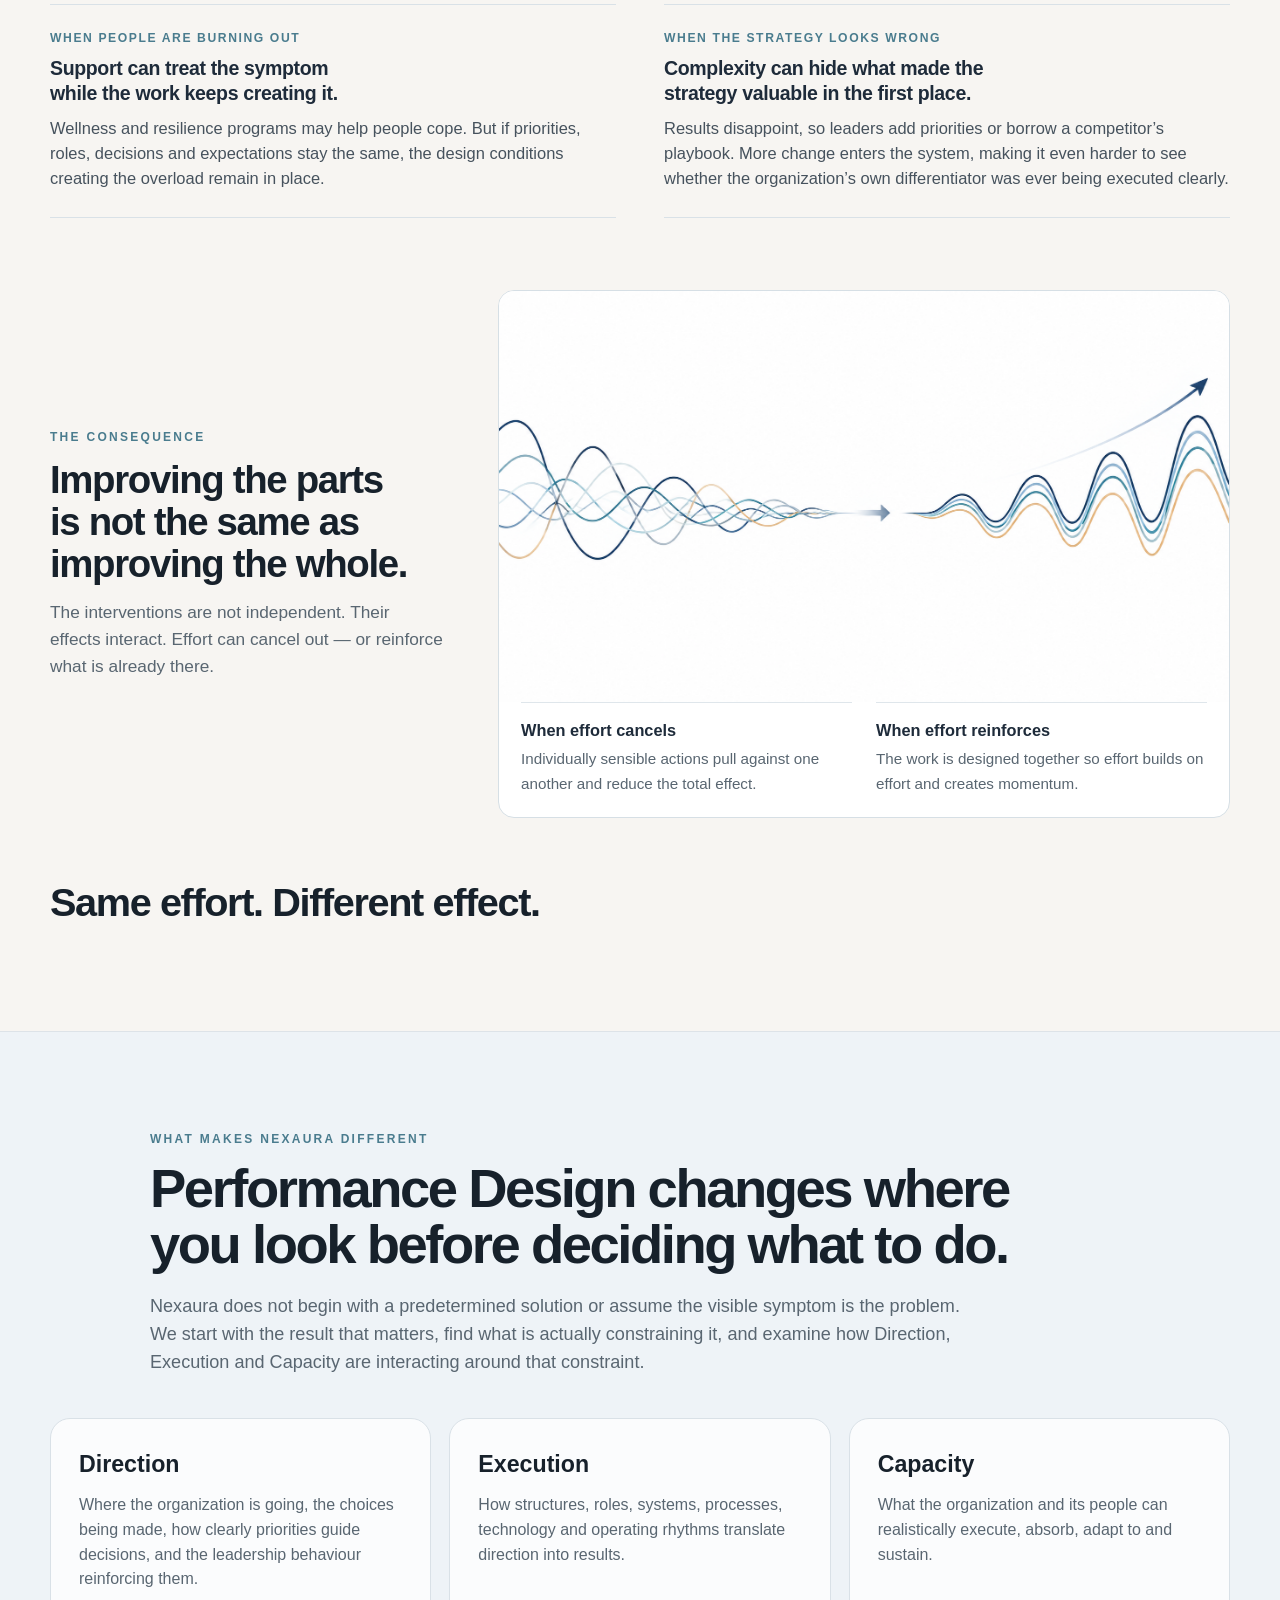
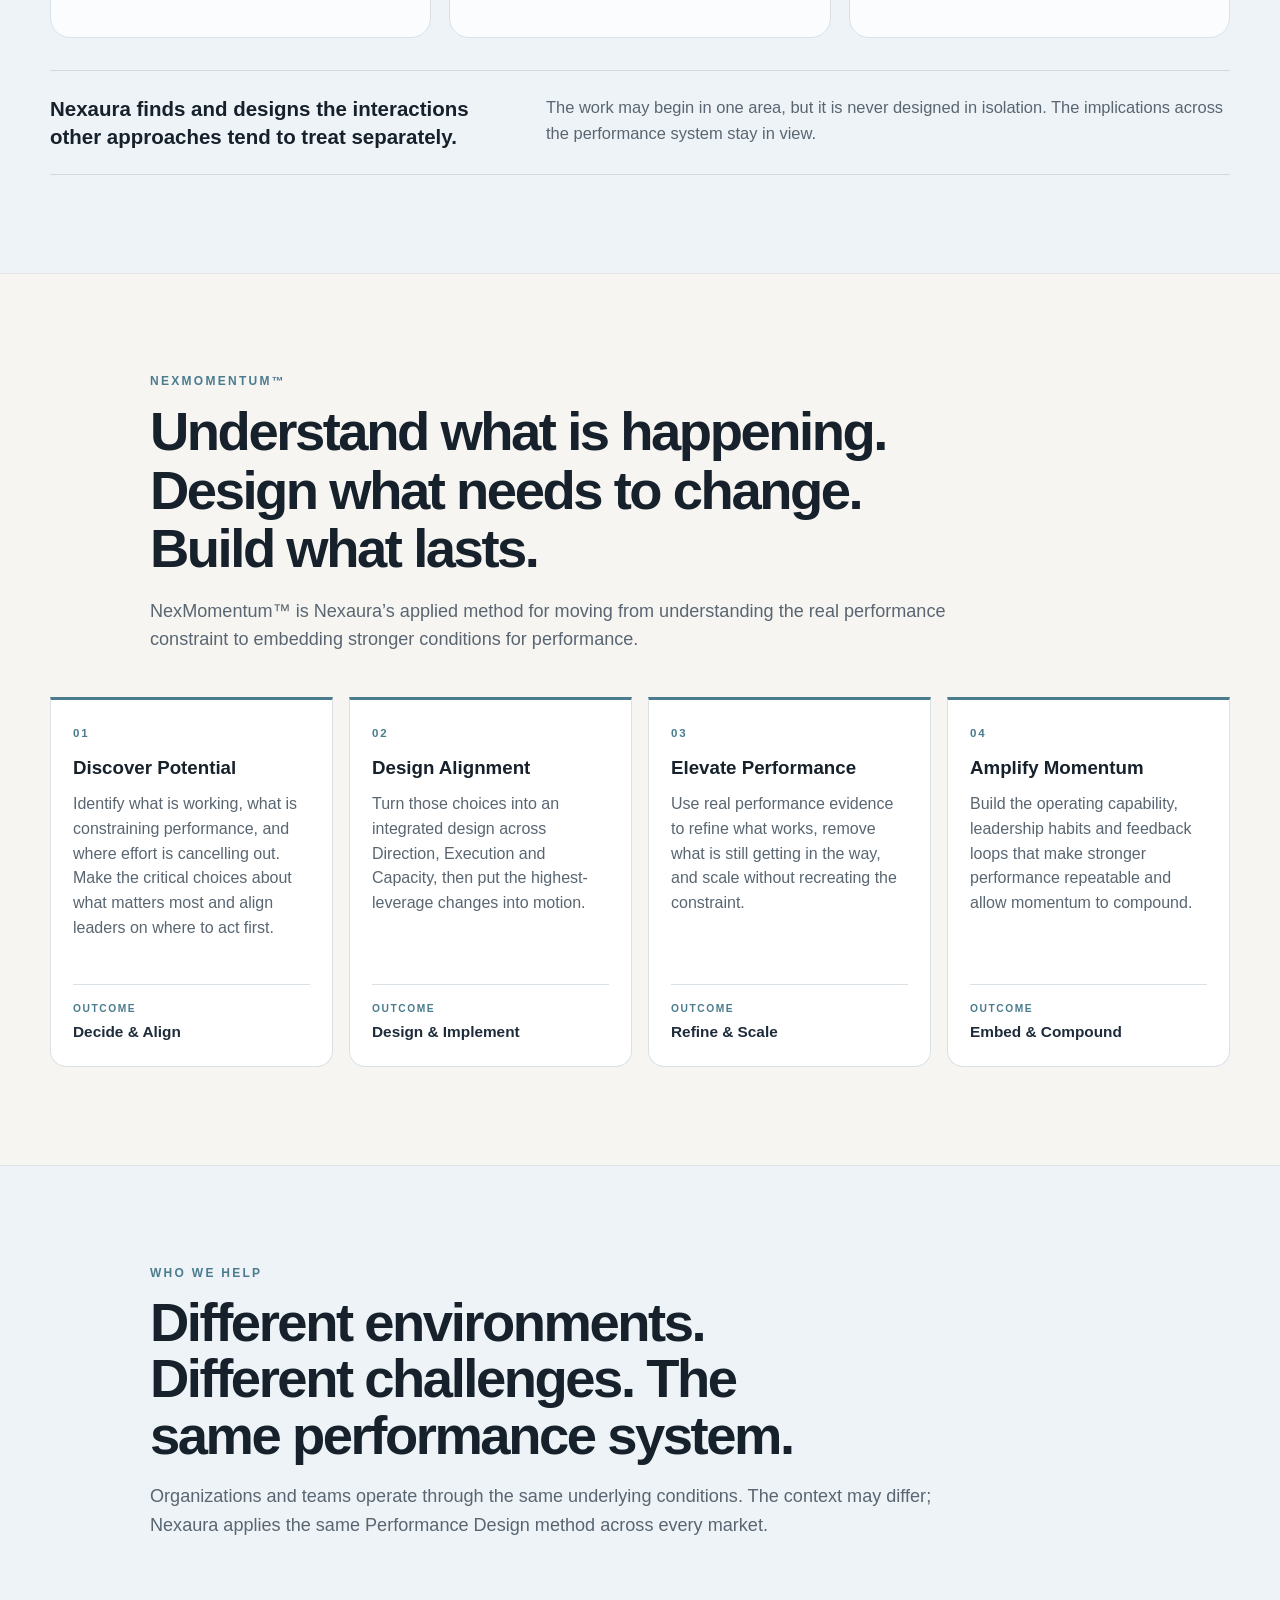
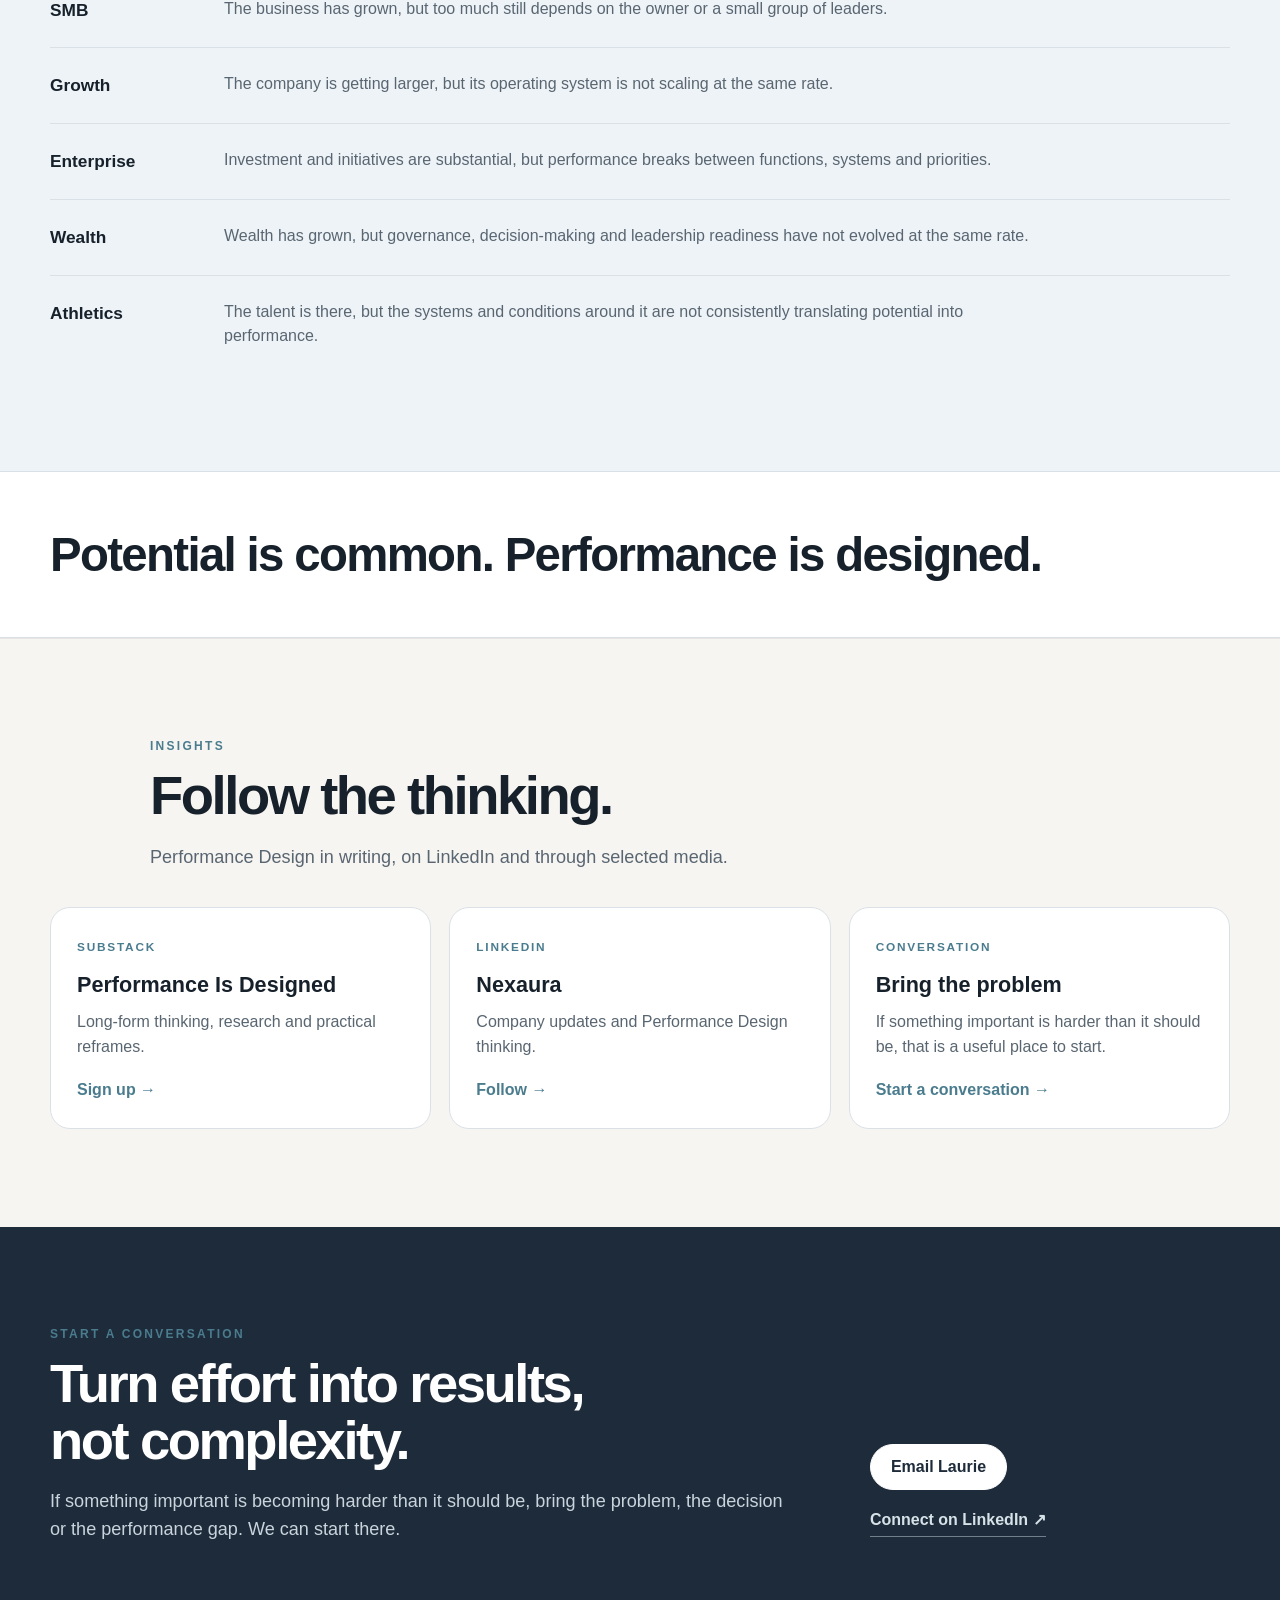
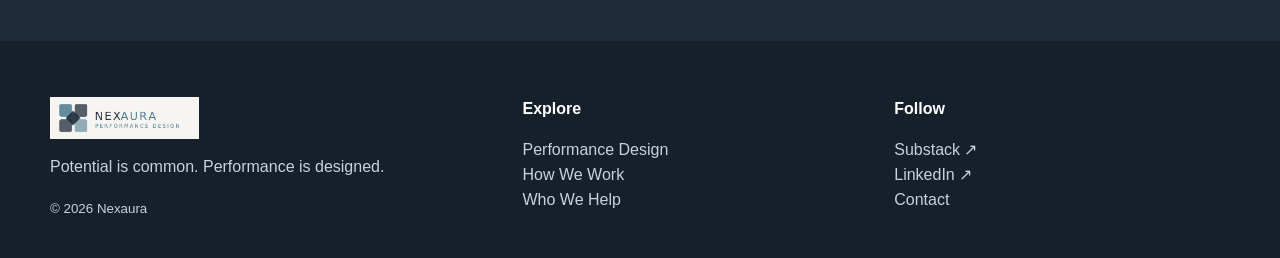
==== commit 20d5e736: "Add files via upload" ====
--- a/index.html
+++ b/index.html
@@ -70,70 +70,11 @@
 <p class="credibility-note">Organizations Laurie has worked with across her career.</p>
 </div>
 </section>
-<section class="section reframe-section" id="reframe">
-<div class="container prose-width reframe-intro">
-<div class="eyebrow">A different diagnosis</div>
-<h2>The problem is rarely where it first appears.</h2>
-<p class="section-intro reframe-lede">Most performance problems are diagnosed by looking for the part that seems to be failing: the strategy, the structure, the technology, the team or the individual.</p>
-<p class="reframe-turn">But the parts can all be working reasonably well and the organization can still underperform. <strong>The breakdown often sits in the interaction between them.</strong></p>
-</div>
-<div class="container intersection-reframe">
-<h3>When the problem lives at the intersections, fixing one component in isolation can improve that component without improving overall performance. It can even create a new constraint somewhere else.</h3>
-<p class="intersection-note">The symptom can disappear in one place and reappear somewhere else. The problem looks different, but the underlying constraint has not moved.</p>
-<div class="reframe-examples">
-<article>
-<span>Adding people</span>
-<h4>More capacity can create more demand for capacity.</h4>
-<p>New hires can relieve pressure. They also bring more decisions, handoffs, onboarding and management. If the work has not changed, leaders can end up with more people and less time.</p>
-</article>
-<article>
-<span>Making work faster</span>
-<h4>Making one step faster does not make the organization faster.</h4>
-<p>Technology speeds up one stage, but the work reaches the next constraint sooner and waits there. The local metric improves without the same improvement in the overall result.</p>
-</article>
-<article>
-<span>Driving efficiency</span>
-<h4>Efficiency can make an organization less adaptable.</h4>
-<p>When every bit of slack is removed, so is some of the room to question the work, experiment and adapt. The organization gets more efficient at today’s work and less ready for what changes next.</p>
-</article>
-<article>
-<span>Responding to burnout</span>
-<h4>Burnout can be a design problem before it becomes a people problem.</h4>
-<p>Wellness, resilience and support can help people cope. But if priorities, roles, decisions and operating expectations stay the same, the conditions creating the strain stay in place.</p>
-</article>
-<article>
-<span>Questioning the strategy</span>
-<h4>Complexity can hide what makes the strategy valuable.</h4>
-<p>Results disappoint, so leaders add priorities or borrow a competitor’s playbook. The more change that enters, the harder it becomes to see whether the organization’s own differentiator was ever being executed clearly in the first place.</p>
-</article>
-<article>
-<span>Applying AI</span>
-<h4>Internal efficiency can create more work for the customer.</h4>
-<p>Automation can remove work inside the organization by pushing more of it to the customer. Employees get further from the customer experience, frustration and exceptions rise, and the purpose behind the efficiency gets easier to lose.</p>
-</article>
-</div>
-</div>
-<div class="container wave-block">
-<div class="wave-copy">
-<div class="eyebrow">Local improvement ≠ overall performance</div>
-<h3>Individually sensible actions can still reduce the total result.</h3>
-<p>The interventions are not independent. Their effects interact.</p>
-</div>
-<div class="wave-reference">
-<img alt="Multiple efforts cancelling before aligning and building together" src="wave-amplified.png"/>
-<div class="wave-meaning">
-<div><strong>When effort cancels</strong><span>Individually sensible actions pull against one another and reduce the total effect.</span></div>
-<div><strong>When effort reinforces</strong><span>The work is designed together so effort builds on effort and creates momentum.</span></div>
-</div>
-</div>
-</div>
-<div class="container pull-line">Same effort. Different effect.</div>
-</section>
-<section class="section dark">
+<section class="section dark" id="problem">
 <div class="container light-copy loop-heading">
-<div class="eyebrow">The Compounding Loop</div>
-<h2>Reasonable decisions can compound in the wrong direction.</h2>
-<p class="section-intro">Each response may make sense on its own — and may even improve the thing it was meant to fix. The problem is what happens when its consequences meet the rest of the performance system and shape the next leadership response.</p>
+<div class="eyebrow">The problem</div>
+<h2>Well-intended interventions can create a Negative Compounding Loop.</h2>
+<p class="section-intro">Leadership actions often have the right intent. The problem is that each choice creates consequences elsewhere in the performance system — and those consequences shape what leaders do next.</p>
 </div>
 <div class="container loop-stage">
 <div class="loop-ring">
@@ -163,11 +104,63 @@
 <div class="loop-label l6"><b>Leadership responds</b><span>more work enters</span></div>
 </div>
 </div>
-</section><section class="section soft" id="performance-design">
-<div class="container prose-width">
-<div class="eyebrow">Performance Design</div>
-<h2>Performance Design starts by looking at the whole.</h2>
-<p class="section-intro">Nexaura does not begin with a predetermined solution. We start with the result that matters, identify what is actually constraining it, then look at how Direction, Execution and Capacity are interacting around that constraint.</p>
+</section>
+
+<section class="section reframe-section" id="reframe">
+<div class="container prose-width reframe-intro">
+<div class="eyebrow">The reframe</div>
+<h2>The problem is rarely where it first appears.</h2>
+<p class="section-intro reframe-lede">When performance slows, it is natural to look for the part that seems to be failing: the strategy, the structure, the technology, the team or the individual.</p>
+<p class="reframe-turn">But the parts can all be working reasonably well and the organization can still underperform. <strong>The breakdown often sits in the interaction between them.</strong></p>
+</div>
+<div class="container intersection-reframe">
+<h3>That is why normal interventions can improve the visible problem without improving overall performance — and sometimes make the underlying problem worse.</h3>
+<p class="intersection-note">The symptom changes. The constraint moves. More effort enters. The loop continues.</p>
+<div class="reframe-examples">
+<article>
+<span>When people are overloaded</span>
+<h4>Adding people can create relief — then consume leadership capacity.</h4>
+<p>New people reduce pressure at first. They also add decisions, handoffs, onboarding and coordination. If the work has not changed, more headcount can create another layer of demand on the people already holding the system together.</p>
+</article>
+<article>
+<span>When work is too slow</span>
+<h4>Technology can make one step faster without making the organization faster.</h4>
+<p>One stage speeds up and the work reaches the next constraint sooner, where it waits. The local metric improves. The end-to-end result does not.</p>
+</article>
+<article>
+<span>When people are burning out</span>
+<h4>Support can treat the symptom while the work keeps creating it.</h4>
+<p>Wellness and resilience programs may help people cope. But if priorities, roles, decisions and expectations stay the same, the design conditions creating the overload remain in place.</p>
+</article>
+<article>
+<span>When the strategy looks wrong</span>
+<h4>Complexity can hide what made the strategy valuable in the first place.</h4>
+<p>Results disappoint, so leaders add priorities or borrow a competitor’s playbook. More change enters the system, making it even harder to see whether the organization’s own differentiator was ever being executed clearly.</p>
+</article>
+</div>
+</div>
+<div class="container wave-block">
+<div class="wave-copy">
+<div class="eyebrow">The consequence</div>
+<h3>Improving the parts is not the same as improving the whole.</h3>
+<p>The interventions are not independent. Their effects interact. Effort can cancel out — or reinforce what is already there.</p>
+</div>
+<div class="wave-reference">
+<img alt="Multiple efforts cancelling before aligning and building together" src="wave-amplified.png"/>
+<div class="wave-meaning">
+<div><strong>When effort cancels</strong><span>Individually sensible actions pull against one another and reduce the total effect.</span></div>
+<div><strong>When effort reinforces</strong><span>The work is designed together so effort builds on effort and creates momentum.</span></div>
+</div>
+</div>
+</div>
+<div class="container pull-line">Same effort. Different effect.</div>
+</section>
+
+<section class="section soft" id="performance-design">
+<div class="container prose-width">
+<div class="eyebrow">What makes Nexaura different</div>
+<h2>Performance Design changes where you look before deciding what to do.</h2>
+<p class="section-intro">Nexaura does not begin with a predetermined solution or assume the visible symptom is the problem. We start with the result that matters, find what is actually constraining it, and examine how Direction, Execution and Capacity are interacting around that constraint.</p>
 </div>
 <div class="container three-up">
 <article class="pillar">
@@ -184,7 +177,7 @@
 </article>
 </div>
 <div class="container design-principle">
-<strong>The problem you can see is not always the problem you need to solve.</strong>
+<strong>Nexaura finds and designs the interactions other approaches tend to treat separately.</strong>
 <span>The work may begin in one area, but it is never designed in isolation. The implications across the performance system stay in view.</span>
 </div>
 </section>
@@ -229,11 +222,11 @@
 <p class="section-intro">Organizations and teams operate through the same underlying conditions. The context may differ; Nexaura applies the same Performance Design method across every market.</p>
 </div>
 <div class="container markets">
-<div class="market"><b>SMB</b><span>The business has grown, but too much still depends on the owner or a small group of leaders.</span><small>Owner-led / founder-led</small></div>
-<div class="market"><b>Growth</b><span>The company is getting larger, but its operating system is not scaling at the same rate.</span><small>$50M–$150M or PE-backed</small></div>
-<div class="market"><b>Enterprise</b><span>Investment and initiatives are substantial, but performance breaks between functions, systems and priorities.</span><small>$150M+</small></div>
-<div class="market"><b>Wealth</b><span>Performance Design for the systems responsible for sustaining, deploying and transitioning significant wealth.</span><small>Family, governance + enterprise systems</small></div>
-<div class="market"><b>Athletics</b><span>Performance Design for the systems surrounding talent and sustainable competitive performance.</span><small>Teams + performance systems</small></div>
+<div class="market"><b>SMB</b><span>The business has grown, but too much still depends on the owner or a small group of leaders.</span></div>
+<div class="market"><b>Growth</b><span>The company is getting larger, but its operating system is not scaling at the same rate.</span></div>
+<div class="market"><b>Enterprise</b><span>Investment and initiatives are substantial, but performance breaks between functions, systems and priorities.</span></div>
+<div class="market"><b>Wealth</b><span>Wealth has grown, but governance, decision-making and leadership readiness have not evolved at the same rate.</span></div>
+<div class="market"><b>Athletics</b><span>The talent is there, but the systems and conditions around it are not consistently translating potential into performance.</span></div>
 </div>
 </section>
 <section class="brand-statement">
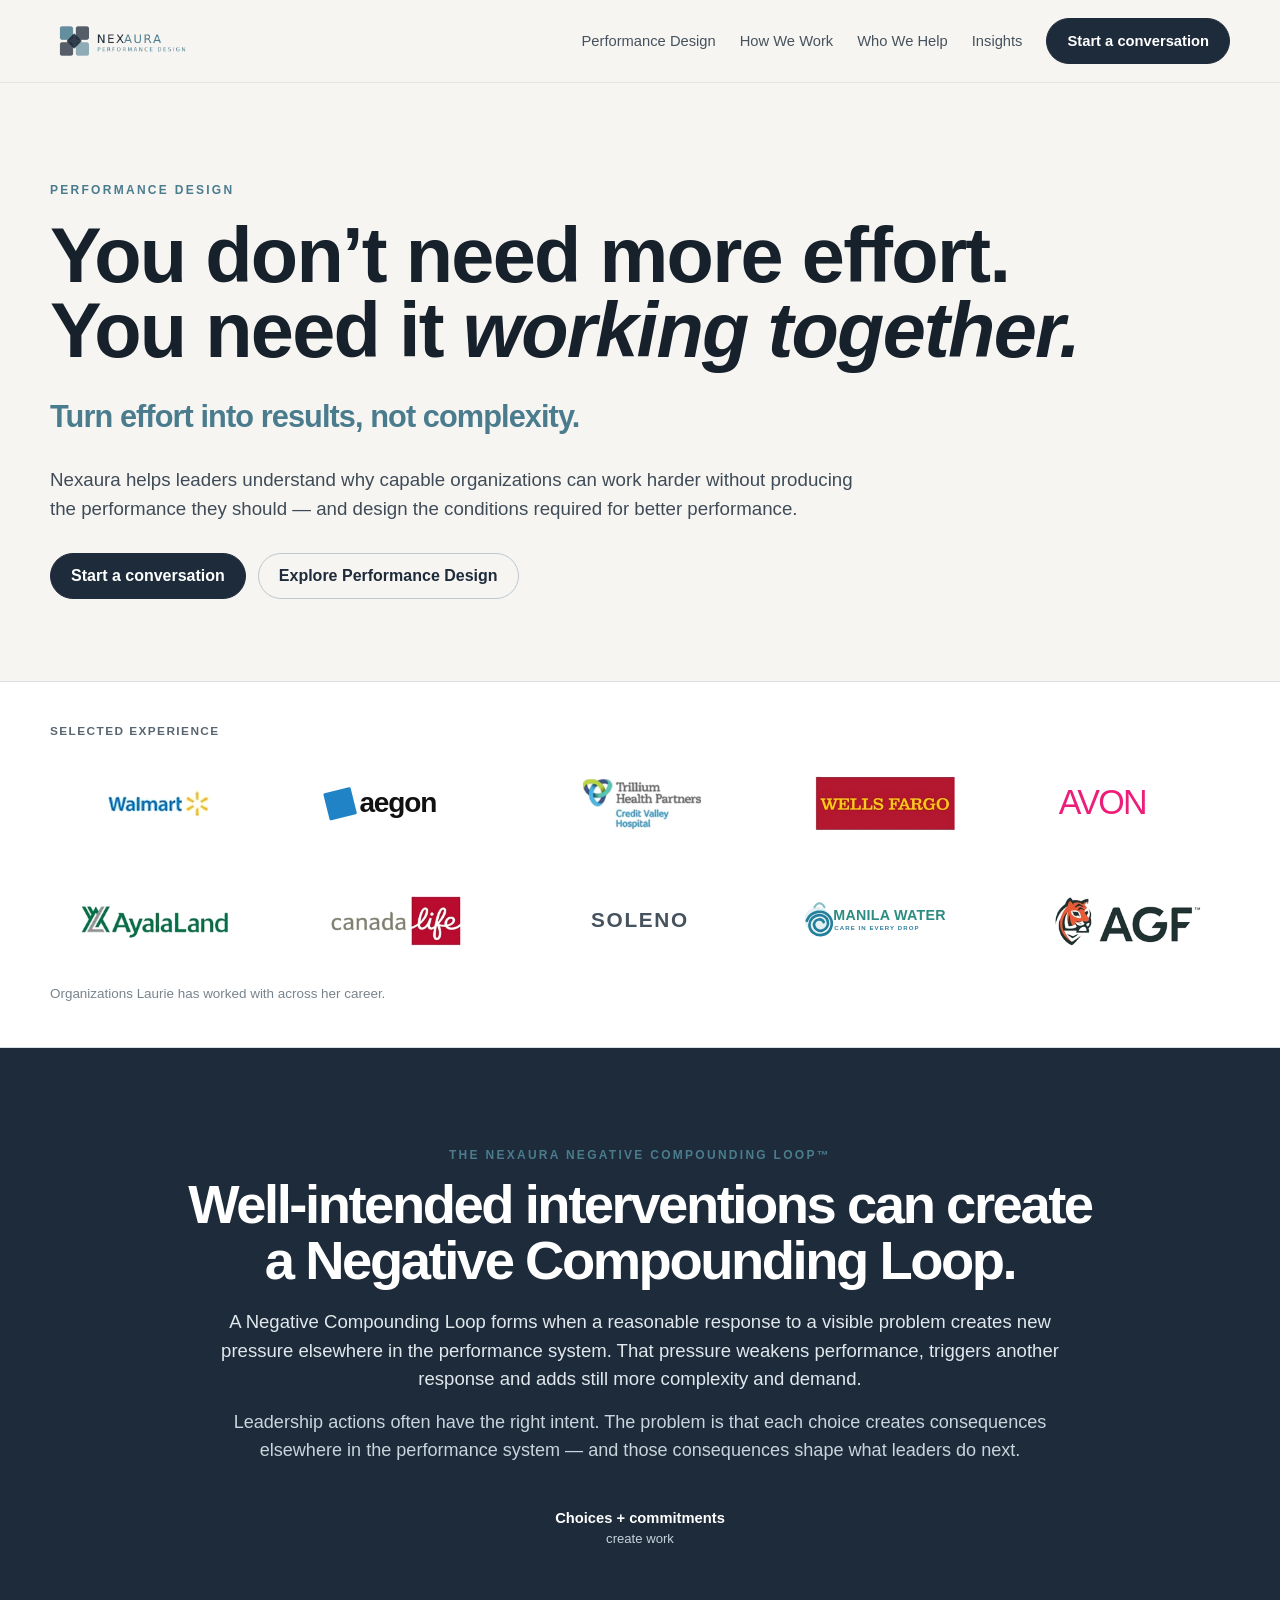
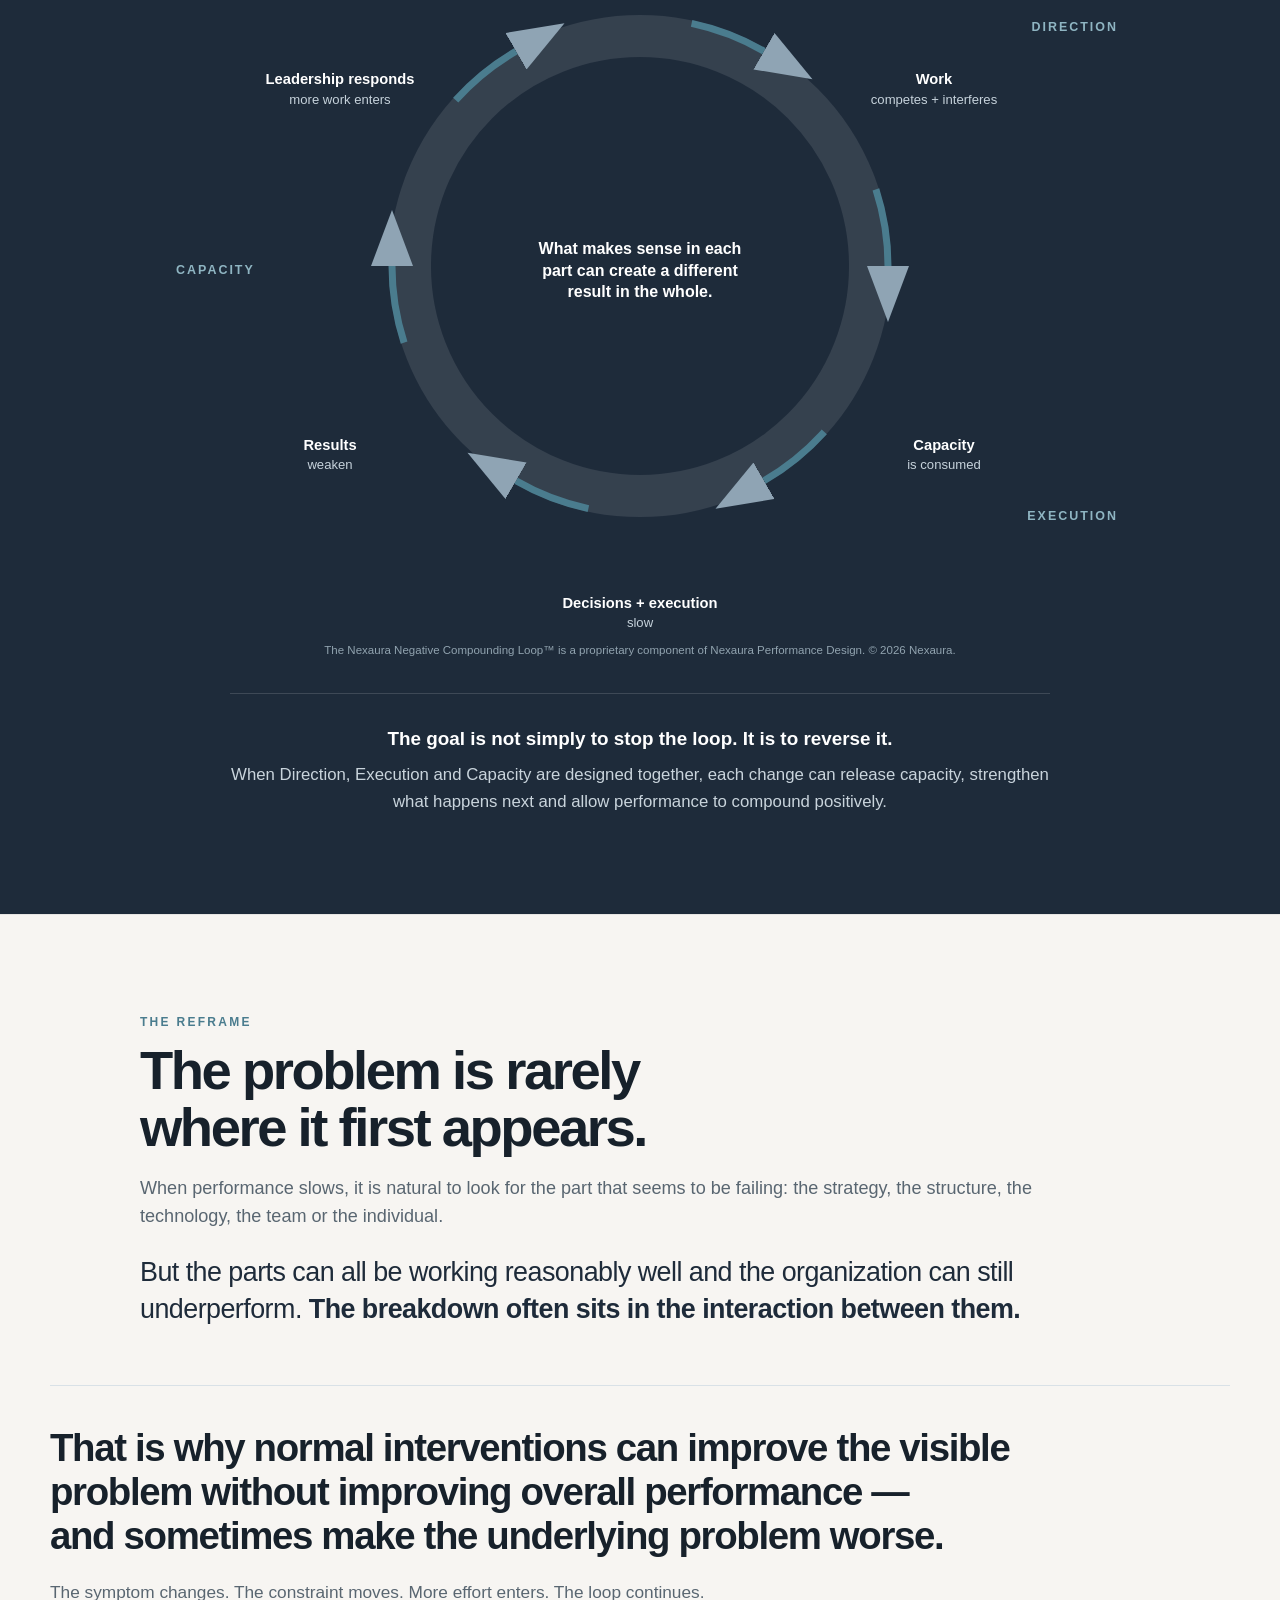
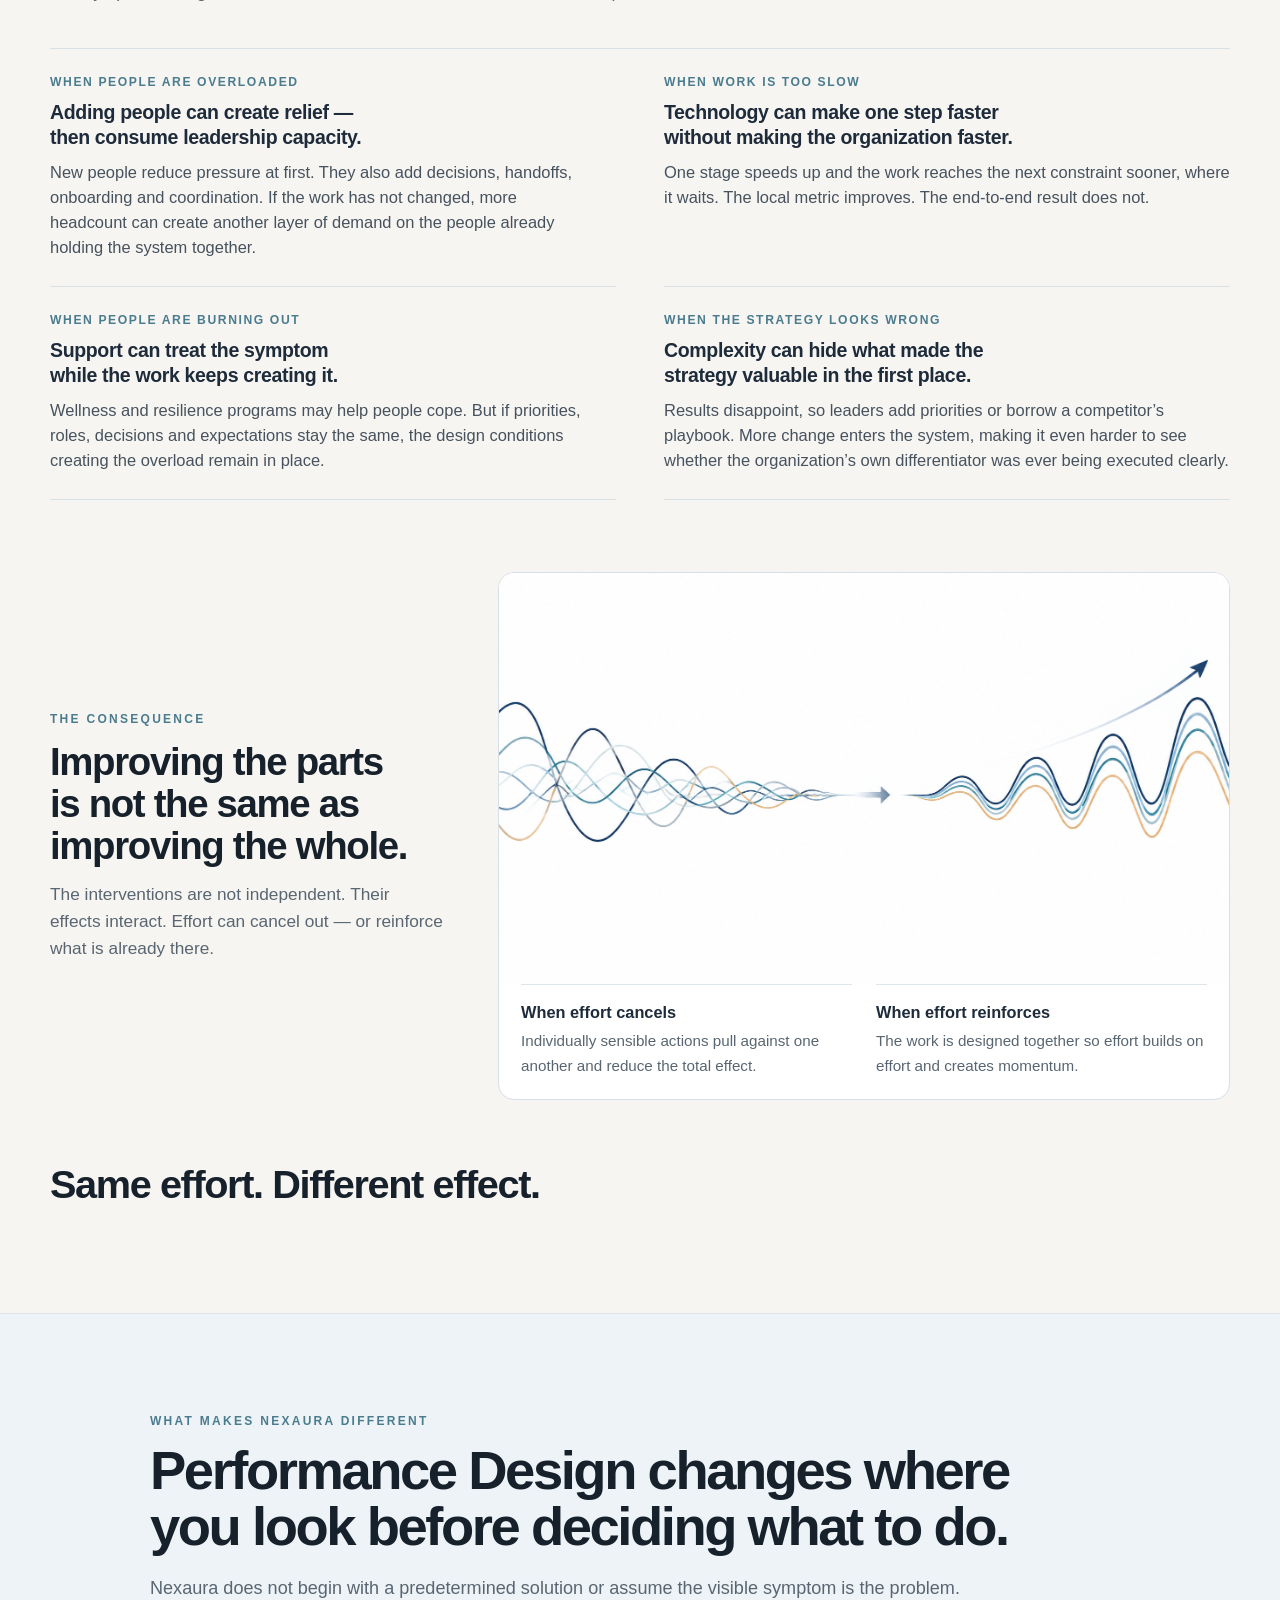
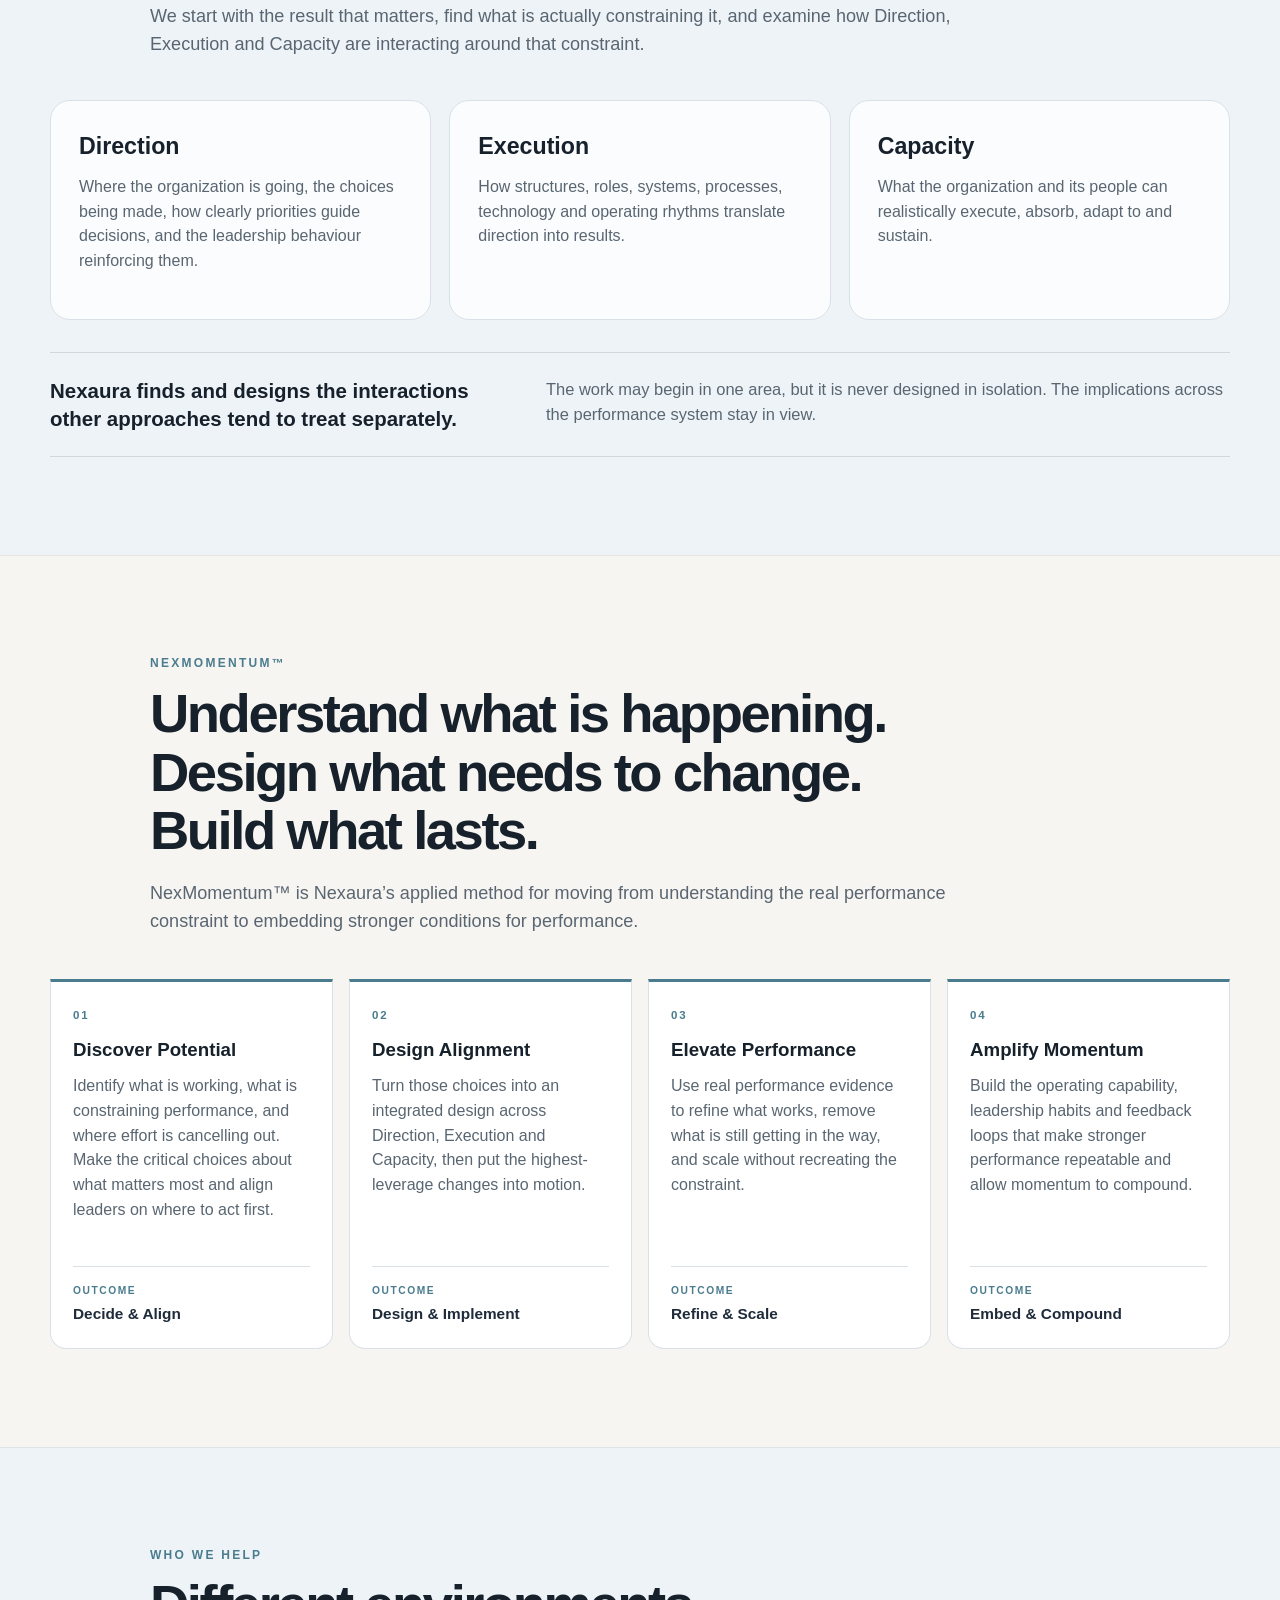
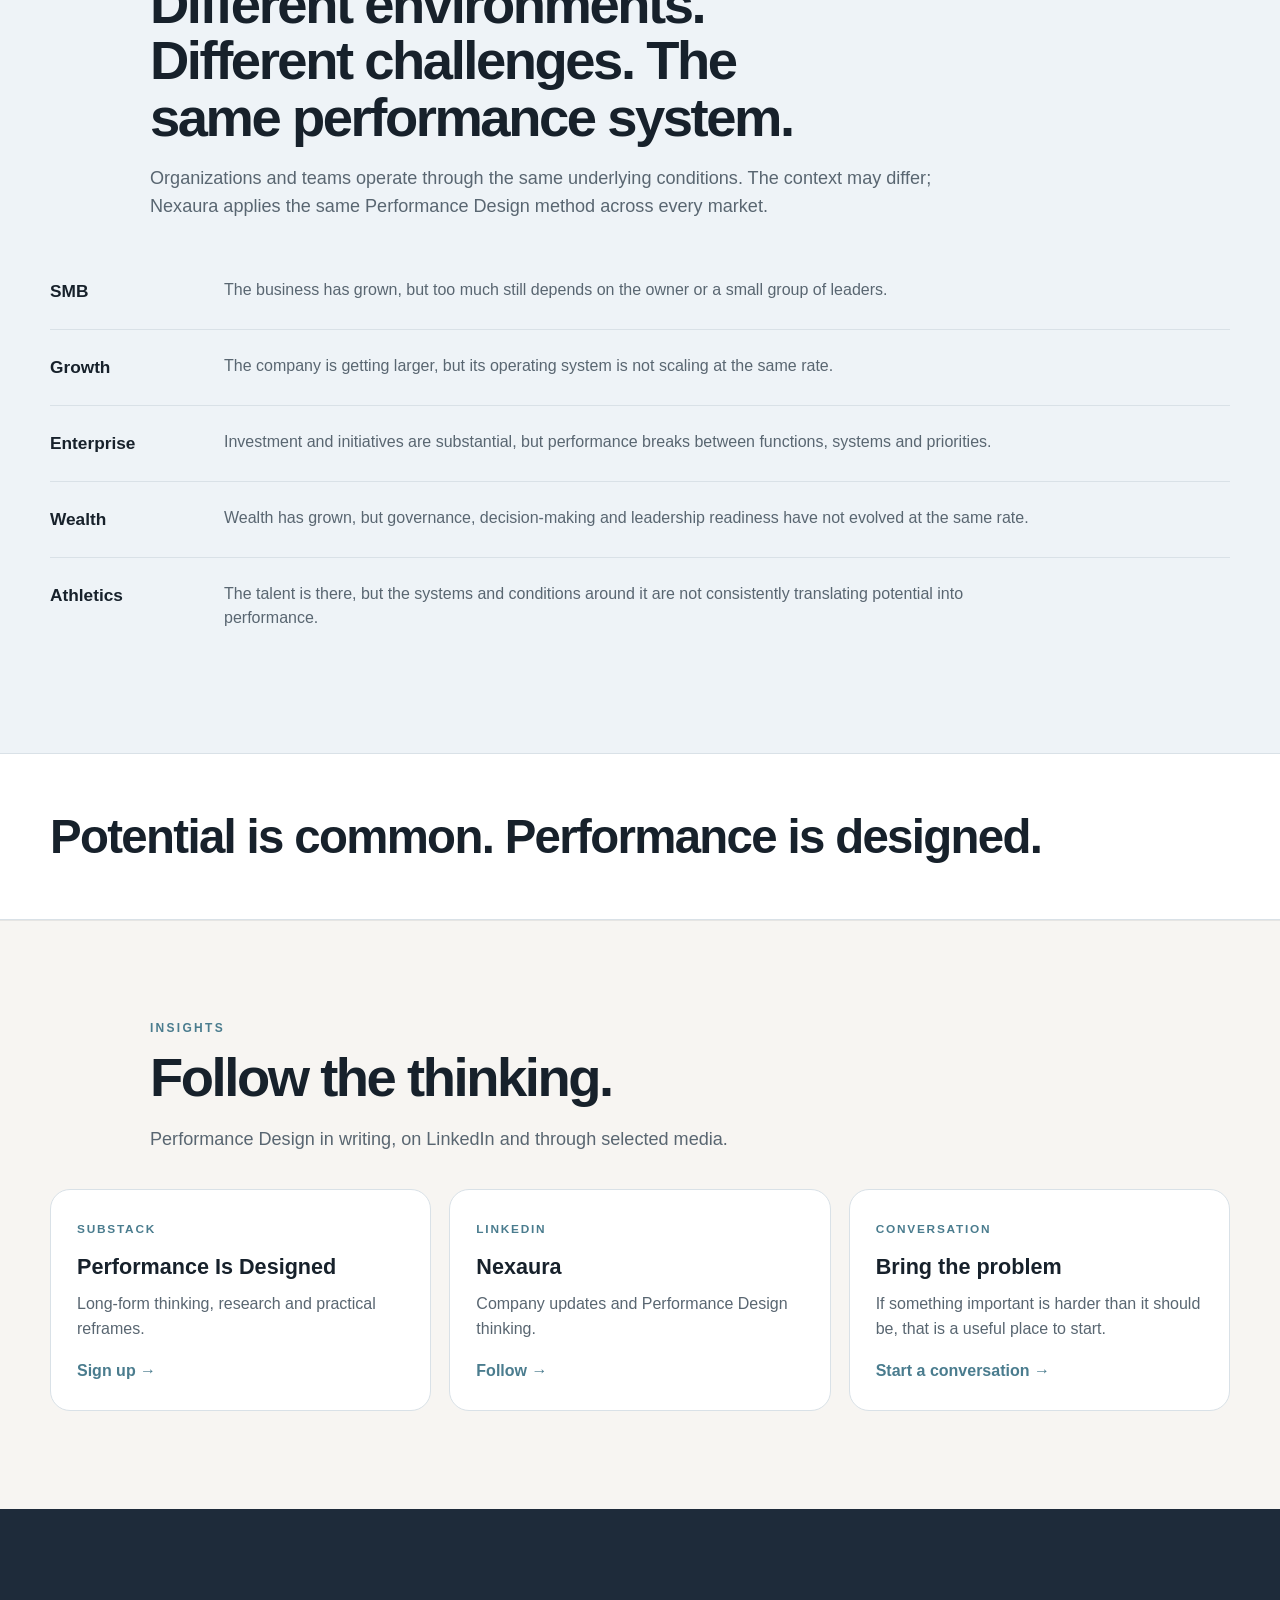
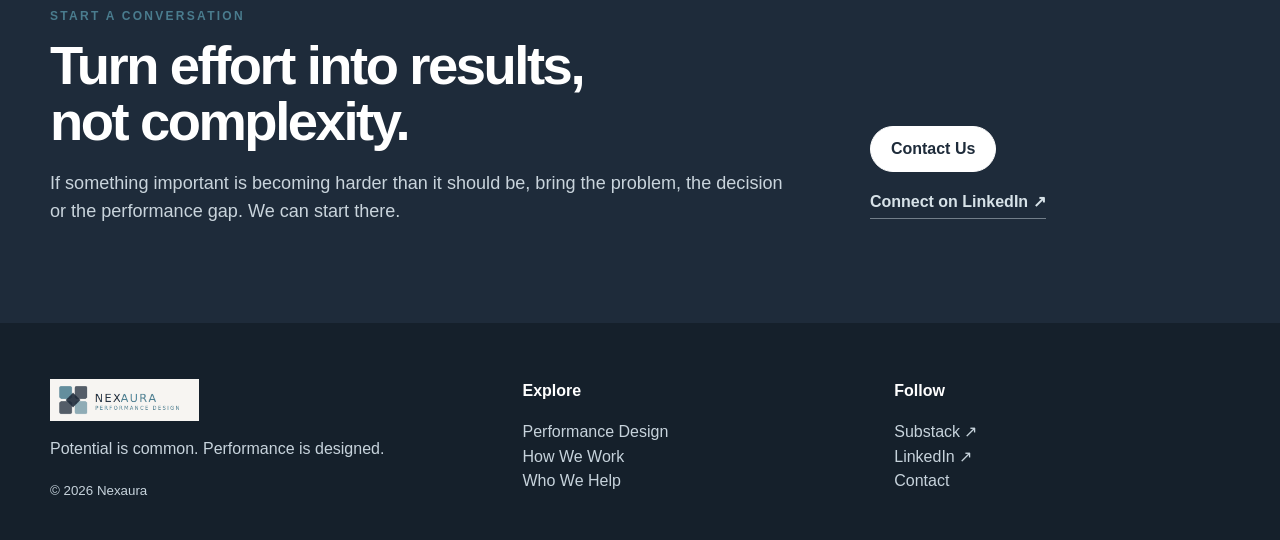
==== commit 25399558: "Add files via upload" ====
--- a/index.html
+++ b/index.html
@@ -5,11 +5,11 @@
 <meta charset="utf-8"/>
 <meta content="width=device-width, initial-scale=1" name="viewport"/>
 <title>Nexaura | Performance Design</title>
-<meta content="Nexaura helps organizations turn effort into results, not wasted energy. We design the conditions for Direction, Execution and Capacity to work together instead of cancelling each other out." name="description"/>
+<meta content="Nexaura helps organizations turn effort into results, not wasted energy. We design the conditions for Direction, Execution and Capacity to work together instead of cancelling each other out. The Nexaura Negative Compounding Loop explains how reasonable interventions can add pressure, complexity and demand." name="description"/>
 <meta content="website" property="og:type"/>
 <meta content="https://nexaura.io/" property="og:url"/>
 <meta content="Nexaura | Performance Design" property="og:title"/>
-<meta content="Nexaura helps organizations turn effort into results, not wasted energy. We design the conditions for Direction, Execution and Capacity to work together instead of cancelling each other out." property="og:description"/>
+<meta content="Nexaura helps organizations turn effort into results, not wasted energy. We design the conditions for Direction, Execution and Capacity to work together instead of cancelling each other out. The Nexaura Negative Compounding Loop explains how reasonable interventions can add pressure, complexity and demand." property="og:description"/>
 <meta content="https://nexaura.io/nexaura-social-preview-v1.jpg" property="og:image"/>
 <meta content="https://nexaura.io/nexaura-social-preview-v1.jpg" property="og:image:secure_url"/>
 <meta content="1200" property="og:image:width"/>
@@ -17,7 +17,7 @@
 <meta content="Nexaura Performance Design logo" property="og:image:alt"/>
 <meta content="summary_large_image" name="twitter:card"/>
 <meta content="Nexaura | Performance Design" name="twitter:title"/>
-<meta content="Nexaura helps organizations turn effort into results, not wasted energy. We design the conditions for Direction, Execution and Capacity to work together instead of cancelling each other out." name="twitter:description"/>
+<meta content="Nexaura helps organizations turn effort into results, not wasted energy. We design the conditions for Direction, Execution and Capacity to work together instead of cancelling each other out. The Nexaura Negative Compounding Loop explains how reasonable interventions can add pressure, complexity and demand." name="twitter:description"/>
 <meta content="https://nexaura.io/nexaura-social-preview-v1.jpg" name="twitter:image"/>
 <link href="styles.css" rel="stylesheet"/>
 </head>
@@ -72,25 +72,27 @@
 </section>
 <section class="section dark" id="problem">
 <div class="container light-copy loop-heading">
-<div class="eyebrow">The problem</div>
+<div class="eyebrow">The Nexaura Negative Compounding Loop™</div>
 <h2>Well-intended interventions can create a Negative Compounding Loop.</h2>
-<p class="section-intro">Leadership actions often have the right intent. The problem is that each choice creates consequences elsewhere in the performance system — and those consequences shape what leaders do next.</p>
+<p class="section-intro loop-definition">A Negative Compounding Loop forms when a reasonable response to a visible problem creates new pressure elsewhere in the performance system. That pressure weakens performance, triggers another response and adds still more complexity and demand.</p>
+<p class="section-intro loop-context">Leadership actions often have the right intent. The problem is that each choice creates consequences elsewhere in the performance system — and those consequences shape what leaders do next.</p>
 </div>
 <div class="container loop-stage">
 <div class="loop-ring">
-<svg aria-label="Negative compounding loop across Direction, Execution and Capacity" viewbox="0 0 720 720">
+<svg aria-label="The Nexaura Negative Compounding Loop across Direction, Execution and Capacity" viewbox="0 0 720 720">
+<desc>The Nexaura Negative Compounding Loop shows how reasonable leadership responses can create pressure elsewhere in the performance system, weaken results and trigger additional responses, complexity and demand.</desc>
 <defs>
-<marker id="loopArrow" markerheight="10" markerwidth="10" orient="auto" refx="8" refy="3">
+<marker id="loopArrow" markerheight="10" markerwidth="10" orient="auto" refx="0" refy="3">
 <path d="M0,0 L0,6 L8,3 z" fill="#8FA4B4"></path>
 </marker>
 </defs>
 <circle cx="360" cy="360" fill="none" r="230" stroke="rgba(255,255,255,.10)" stroke-width="42"></circle>
-<path d="M360 112 A248 248 0 0 1 574 236" fill="none" marker-end="url(#loopArrow)" stroke="#4A7C8E" stroke-width="7"></path>
-<path d="M590 264 A248 248 0 0 1 590 456" fill="none" marker-end="url(#loopArrow)" stroke="#4A7C8E" stroke-width="7"></path>
-<path d="M574 484 A248 248 0 0 1 360 608" fill="none" marker-end="url(#loopArrow)" stroke="#4A7C8E" stroke-width="7"></path>
-<path d="M332 606 A248 248 0 0 1 146 484" fill="none" marker-end="url(#loopArrow)" stroke="#4A7C8E" stroke-width="7"></path>
-<path d="M130 456 A248 248 0 0 1 130 264" fill="none" marker-end="url(#loopArrow)" stroke="#4A7C8E" stroke-width="7"></path>
-<path d="M146 236 A248 248 0 0 1 332 114" fill="none" marker-end="url(#loopArrow)" stroke="#4A7C8E" stroke-width="7"></path>
+<path d="M411.6 117.4 A248 248 0 0 1 484.0 145.2" fill="none" marker-end="url(#loopArrow)" stroke="#4A7C8E" stroke-width="7"></path>
+<path d="M595.9 283.4 A248 248 0 0 1 608.0 360.0" fill="none" marker-end="url(#loopArrow)" stroke="#4A7C8E" stroke-width="7"></path>
+<path d="M544.3 525.9 A248 248 0 0 1 484.0 574.8" fill="none" marker-end="url(#loopArrow)" stroke="#4A7C8E" stroke-width="7"></path>
+<path d="M308.4 602.6 A248 248 0 0 1 236.0 574.8" fill="none" marker-end="url(#loopArrow)" stroke="#4A7C8E" stroke-width="7"></path>
+<path d="M124.1 436.6 A248 248 0 0 1 112.0 360.0" fill="none" marker-end="url(#loopArrow)" stroke="#4A7C8E" stroke-width="7"></path>
+<path d="M175.7 194.1 A248 248 0 0 1 236.0 145.2" fill="none" marker-end="url(#loopArrow)" stroke="#4A7C8E" stroke-width="7"></path>
 </svg>
 <div class="loop-centre">What makes sense in each part can create a different result in the whole.</div>
 <div class="loop-system-label system-direction">Direction</div>
@@ -104,6 +106,13 @@
 <div class="loop-label l6"><b>Leadership responds</b><span>more work enters</span></div>
 </div>
 </div>
+<div class="container light-copy loop-after">
+<p class="loop-ownership">The Nexaura Negative Compounding Loop™ is a proprietary component of Nexaura Performance Design. © 2026 Nexaura.</p>
+<div class="loop-counterpoint">
+<p><strong>The goal is not simply to stop the loop. It is to reverse it.</strong></p>
+<p>When Direction, Execution and Capacity are designed together, each change can release capacity, strengthen what happens next and allow performance to compound positively.</p>
+</div>
+</div>
 </section>
 
 <section class="section reframe-section" id="reframe">
@@ -254,8 +263,8 @@
 <p class="section-intro">If something important is becoming harder than it should be, bring the problem, the decision or the performance gap. We can start there.</p>
 </div>
 <div class="contact-actions">
-<a class="button light-button" href="mailto:contact@laurie-clarke.com?subject=Nexaura%20conversation">Email Laurie</a>
-<a class="contact-link" href="https://www.linkedin.com/in/laurie-clarke-88b5ab1/" rel="noopener" target="_blank">Connect on LinkedIn ↗</a>
+<a class="button light-button" href="mailto:contact@nexaura.io?subject=Nexaura%20conversation">Contact Us</a>
+<a class="contact-link" href="https://www.linkedin.com/company/nexauraperformance/" rel="noopener" target="_blank">Connect on LinkedIn ↗</a>
 </div>
 </div>
 </section>
--- a/styles.css
+++ b/styles.css
@@ -623,3 +623,19 @@
 .wave-copy p{margin:0;color:var(--muted);font-size:1.08rem}
 @media(max-width:900px){.reframe-examples,.wave-block{grid-template-columns:1fr}.wave-block{gap:28px}.intersection-reframe{margin-top:44px}.reframe-examples{gap:0}}
 @media(max-width:700px){.reframe-turn{font-size:1.3rem}.intersection-reframe>h3{font-size:1.7rem}.reframe-examples article:nth-child(odd){padding-right:0}}
+
+
+/* v1.8 surgical loop ownership additions */
+.loop-definition{max-width:940px;color:#e0e8ed!important;font-size:1.16rem}
+.loop-context{margin-top:14px;max-width:900px}
+.loop-after{max-width:980px;text-align:center}
+.loop-ownership{margin:8px auto 0;color:#91a3af;font-size:.72rem;line-height:1.45}
+.loop-counterpoint{max-width:820px;margin:34px auto 0;padding-top:30px;border-top:1px solid rgba(255,255,255,.14)}
+.loop-counterpoint p{margin:0;color:#c9d4dc;font-size:1.05rem;line-height:1.6}
+.loop-counterpoint p+p{margin-top:8px}
+.loop-counterpoint strong{color:#fff;font-size:1.18rem;font-weight:650}
+@media(max-width:700px){
+  .loop-after{padding-left:8px;padding-right:8px}
+  .loop-ownership{font-size:.66rem}
+  .loop-counterpoint{margin-top:28px;padding-top:24px}
+}
